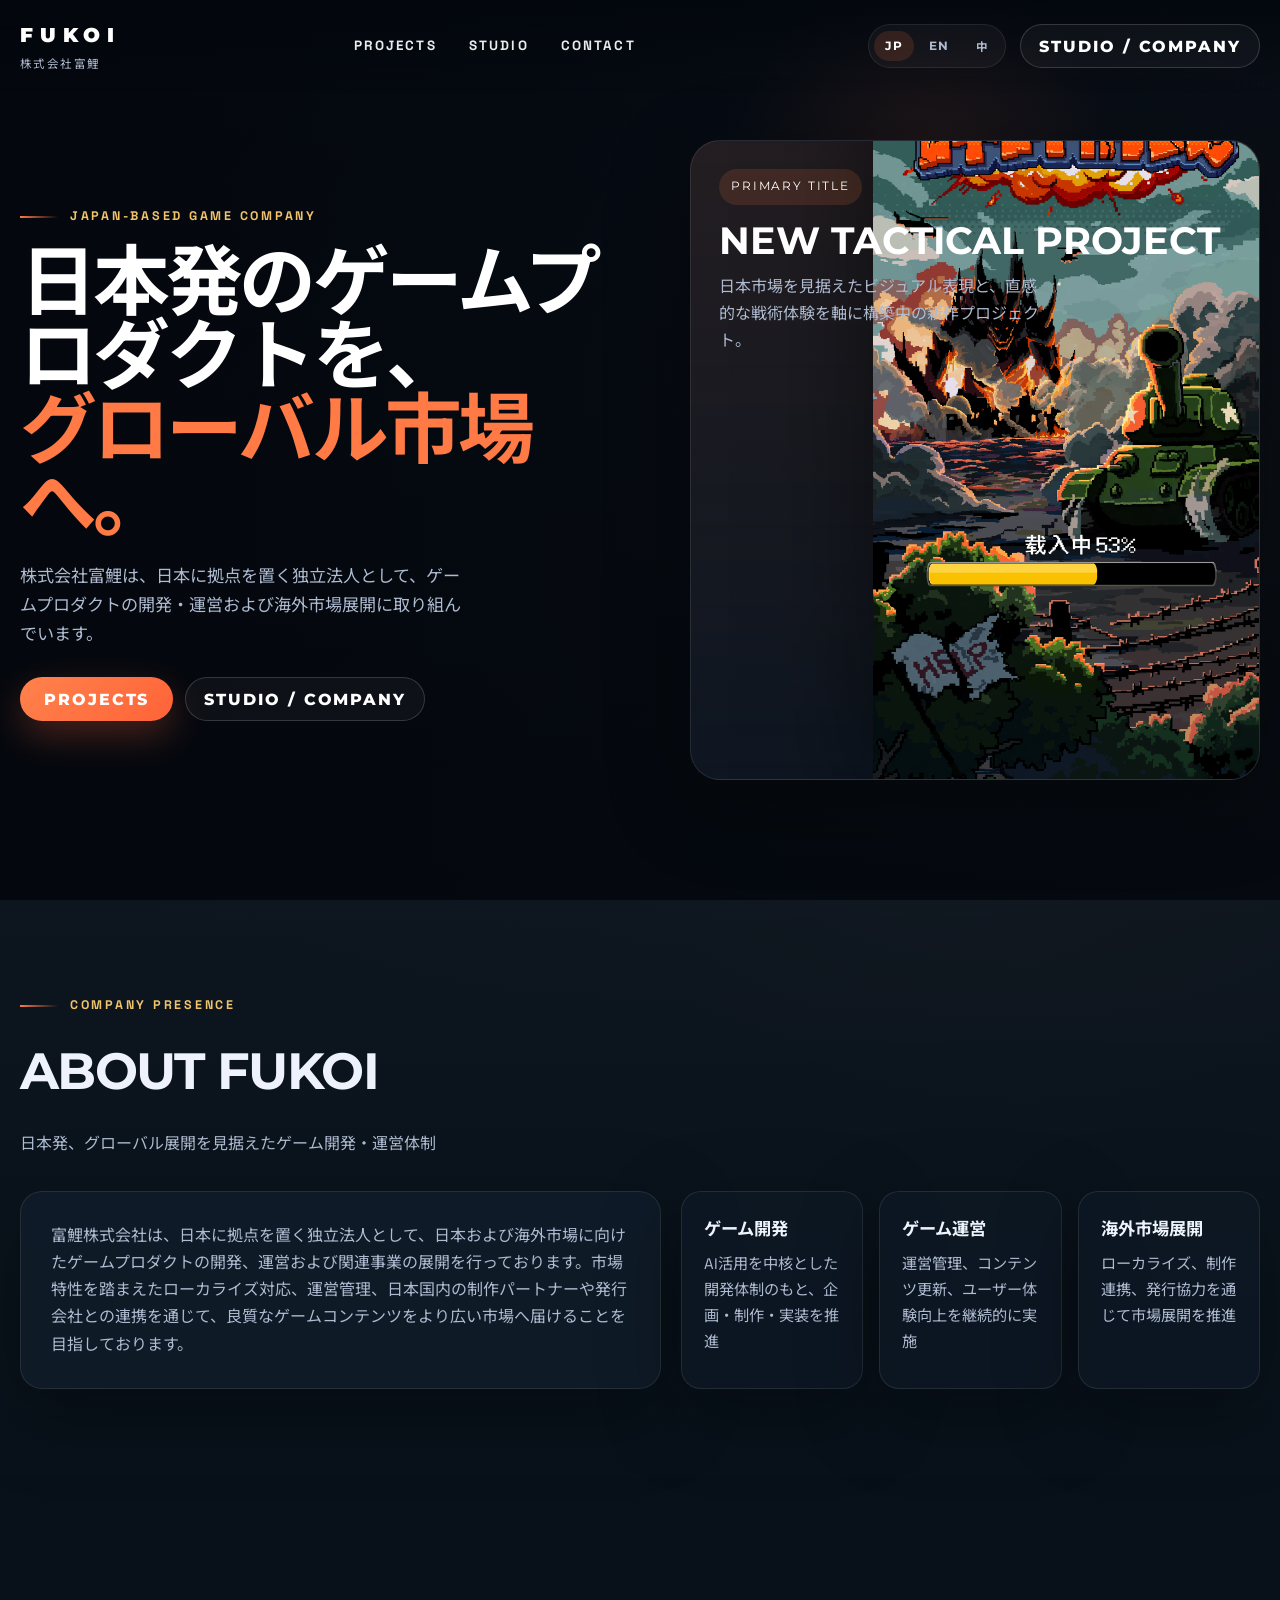
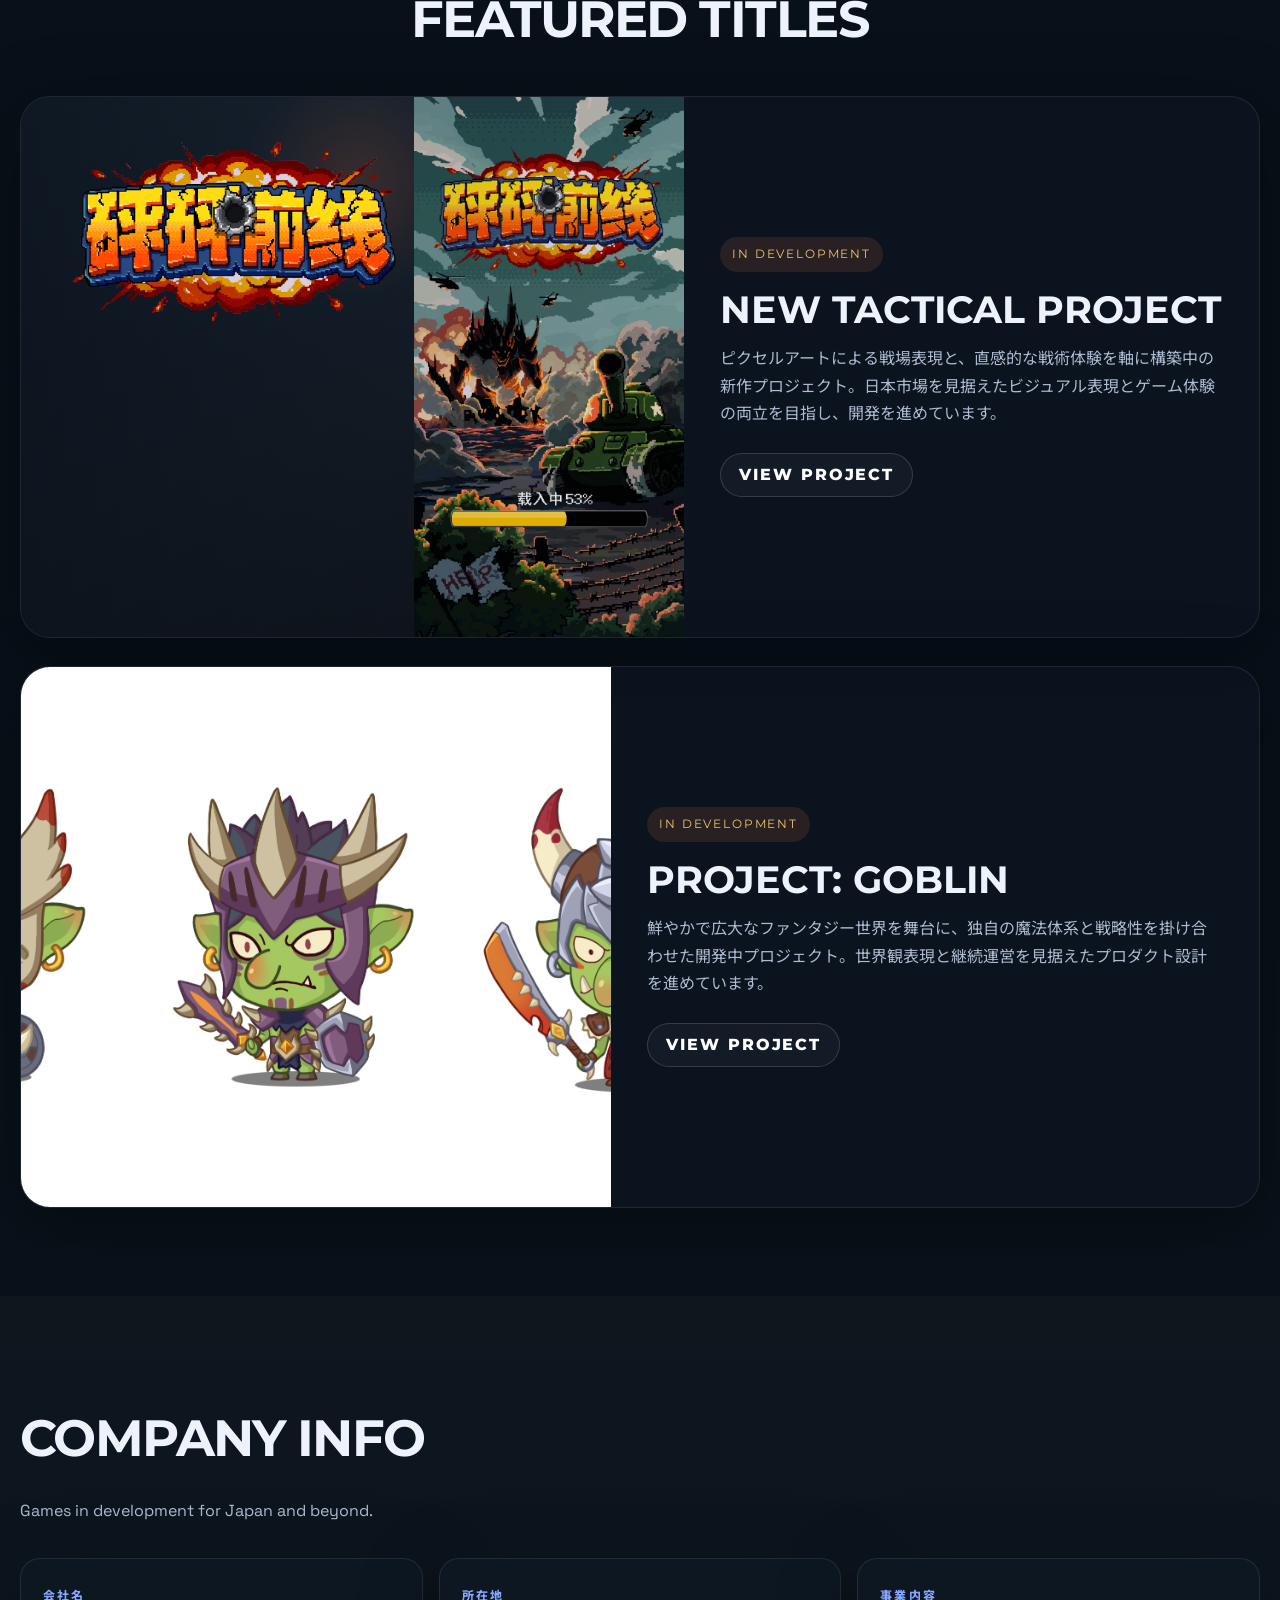
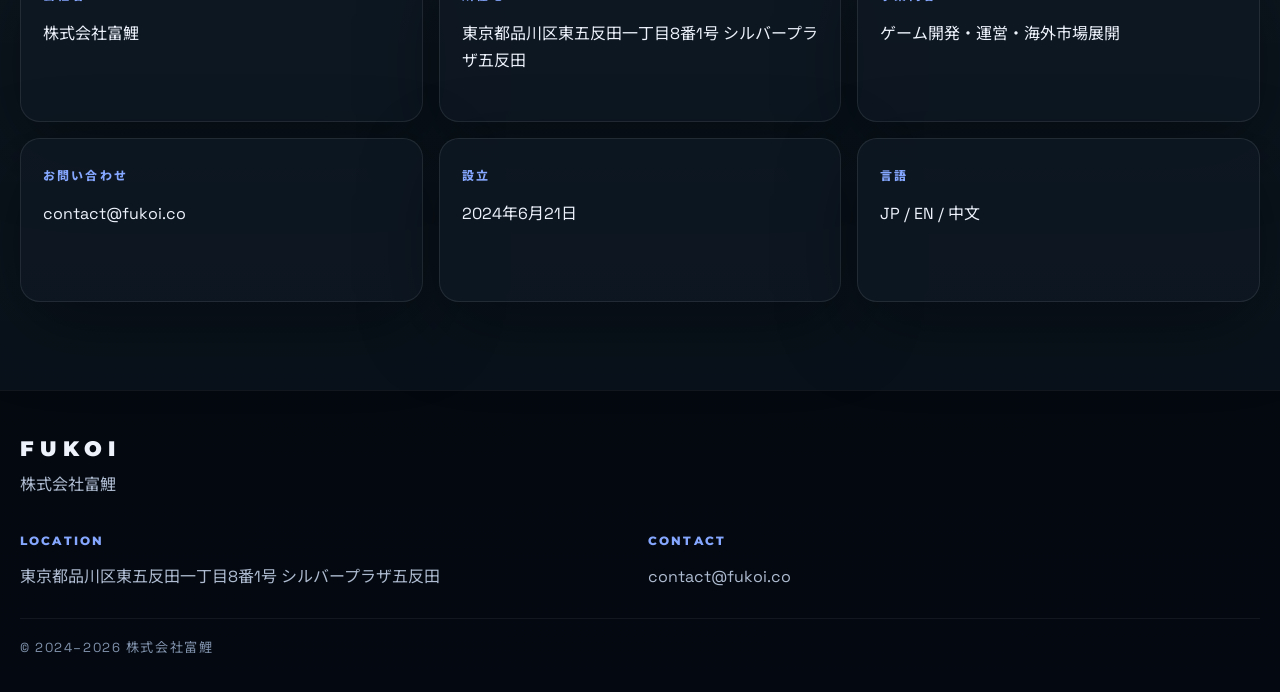
==== index.html @ 562dafb4 "Refresh company site structure and content" ====
<!DOCTYPE html>
<html lang="ja">
<head>
    <meta charset="UTF-8">
    <meta name="viewport" content="width=device-width, initial-scale=1.0">
    <title>株式会社富鯉 | Game Development, Operations, and Overseas Markets</title>
    <link rel="icon" href="data:image/svg+xml,%3Csvg xmlns='http://www.w3.org/2000/svg' viewBox='0 0 64 64'%3E%3Crect width='64' height='64' rx='14' fill='%23090d14'/%3E%3Ctext x='50%25' y='55%25' text-anchor='middle' dominant-baseline='middle' font-family='Arial,sans-serif' font-size='28' font-weight='700' fill='%23ff7a45'%3EF%3C/text%3E%3C/svg%3E">
    <link rel="stylesheet" href="index.css">
    <script src="content.js"></script>
    <script src="index.js" defer></script>
</head>
<body data-page="home" data-i18n-title="title">
    <header class="nav">
        <div class="nav-container">
            <a class="brandmark" href="index.html" aria-label="Fukoi home">
                <span class="brandmark-word" data-i18n="site_wordmark">FUKOI</span>
                <span class="brandmark-legal" data-i18n="site_name">株式会社富鯉</span>
            </a>

            <nav class="nav-links" aria-label="Primary">
                <a href="#projects" class="nav-link" data-i18n="nav_projects">PROJECTS</a>
                <a href="studio.html" class="nav-link" data-i18n="nav_studio">STUDIO</a>
                <a href="#company-info" class="nav-link" data-i18n="nav_contact">CONTACT</a>
            </nav>

            <div class="nav-actions">
                <div class="lang-switcher" aria-label="Language switcher">
                    <button class="lang-btn" type="button" data-lang="ja" data-i18n="lang_ja">JP</button>
                    <button class="lang-btn" type="button" data-lang="en" data-i18n="lang_en">EN</button>
                    <button class="lang-btn" type="button" data-lang="zh" data-i18n="lang_zh">中</button>
                </div>
                <a href="studio.html" class="nav-cta" data-i18n="hero_secondary">STUDIO / COMPANY</a>
            </div>
        </div>
    </header>

    <main>
        <section class="hero hero-home" id="top">
            <div class="hero-bg"></div>
            <div class="hero-grid">
                <div class="hero-copy reveal">
                    <span class="section-kicker" data-i18n="hero_tag">JAPAN-BASED GAME COMPANY</span>
                    <h1 class="hero-title" data-i18n="hero_title">日本発のゲームプロダクトを、<br><span class="highlight">グローバル市場へ。</span></h1>
                    <p class="hero-subtitle" data-i18n="hero_subtitle">株式会社富鯉は、日本に拠点を置く独立法人として、ゲームプロダクトの開発・運営および海外市場展開に取り組んでいます。</p>
                    <div class="hero-actions">
                        <a href="#projects" class="btn-primary" data-i18n="hero_primary">PROJECTS</a>
                        <a href="studio.html" class="btn-secondary" data-i18n="hero_secondary">STUDIO / COMPANY</a>
                    </div>
                </div>

                <div class="hero-visual reveal">
                    <div class="poster-card">
                        <div class="poster-card-meta">
                            <span class="poster-chip" data-i18n="hero_poster_label">PRIMARY TITLE</span>
                            <h2 class="poster-card-title" data-i18n="hero_poster_title">NEW TACTICAL PROJECT</h2>
                            <p class="poster-card-copy" data-i18n="hero_poster_copy">日本市場を見据えたビジュアル表現と、直感的な戦術体験を軸に構築中の新作プロジェクト。</p>
                        </div>
                        <div class="poster-art-frame">
                            <img src="./assets/images/new-tactical-poster.png" alt="New tactical project poster art" class="poster-art">
                        </div>
                    </div>
                </div>
            </div>
        </section>

        <section class="section section-dark reveal" id="about">
            <div class="section-shell">
                <div class="section-header section-header-left">
                    <span class="section-kicker" data-i18n="company_intro_eyebrow">COMPANY PRESENCE</span>
                    <h2 class="section-title" data-i18n="about_title">ABOUT FUKOI</h2>
                    <p class="section-subtitle" data-i18n="about_subtitle">日本発、グローバル展開を見据えたゲーム開発・運営体制</p>
                </div>

                <div class="about-grid">
                    <div class="about-body-card">
                        <p data-i18n="about_body">富鯉株式会社は、日本に拠点を置く独立法人として、日本および海外市場に向けたゲームプロダクトの開発、運営および関連事業の展開を行っております。市場特性を踏まえたローカライズ対応、運営管理、日本国内の制作パートナーや発行会社との連携を通じて、良質なゲームコンテンツをより広い市場へ届けることを目指しております。</p>
                    </div>

                    <div class="capability-grid">
                        <article class="capability-card">
                            <h3 data-i18n="capability_1_title">ゲーム開発</h3>
                            <p data-i18n="capability_1_body">AI活用を中核とした開発体制のもと、企画・制作・実装を推進</p>
                        </article>
                        <article class="capability-card">
                            <h3 data-i18n="capability_2_title">ゲーム運営</h3>
                            <p data-i18n="capability_2_body">運営管理、コンテンツ更新、ユーザー体験向上を継続的に実施</p>
                        </article>
                        <article class="capability-card">
                            <h3 data-i18n="capability_3_title">海外市場展開</h3>
                            <p data-i18n="capability_3_body">ローカライズ、制作連携、発行協力を通じて市場展開を推進</p>
                        </article>
                    </div>
                </div>
            </div>
        </section>

        <section class="section reveal" id="projects">
            <div class="section-shell">
                <div class="section-header">
                    <h2 class="section-title" data-i18n="projects_title">FEATURED TITLES</h2>
                </div>

                <div class="project-stack">
                    <article class="project-card project-card-primary">
                        <div class="project-card-visual project-card-visual-poster">
                            <img src="./assets/images/new-tactical-poster.png" alt="New tactical project key visual" class="project-poster-image">
                            <div class="project-visual-overlay">
                                <img src="./assets/images/new-tactical-logo.png" alt="New tactical project logo" class="project-logo-image">
                            </div>
                        </div>
                        <div class="project-card-copy">
                            <span class="status-badge" data-i18n="project_primary_status">IN DEVELOPMENT</span>
                            <h3 class="project-title" data-i18n="project_primary_title">NEW TACTICAL PROJECT</h3>
                            <p class="project-description" data-i18n="project_primary_body">ピクセルアートによる戦場表現と、直感的な戦術体験を軸に構築中の新作プロジェクト。日本市場を見据えたビジュアル表現とゲーム体験の両立を目指し、開発を進めています。</p>
                            <a href="studio.html" class="project-link" data-i18n="project_primary_action">VIEW PROJECT</a>
                        </div>
                    </article>

                    <article class="project-card project-card-secondary">
                        <div class="project-card-visual project-card-visual-goblin">
                            <img src="./assets/images/勇士.jpg" alt="Goblin project art" class="project-cover-image">
                        </div>
                        <div class="project-card-copy">
                            <span class="status-badge" data-i18n="project_secondary_status">IN DEVELOPMENT</span>
                            <h3 class="project-title" data-i18n="project_secondary_title">PROJECT: GOBLIN</h3>
                            <p class="project-description" data-i18n="project_secondary_body">鮮やかで広大なファンタジー世界を舞台に、独自の魔法体系と戦略性を掛け合わせた開発中プロジェクト。世界観表現と継続運営を見据えたプロダクト設計を進めています。</p>
                            <a href="studio.html" class="project-link" data-i18n="project_secondary_action">VIEW PROJECT</a>
                        </div>
                    </article>
                </div>
            </div>
        </section>

        <section class="section section-dark reveal" id="company-info">
            <div class="section-shell">
                <div class="section-header section-header-left">
                    <h2 class="section-title" data-i18n="company_info_title">COMPANY INFO</h2>
                    <p class="section-subtitle" data-i18n="company_intro_body">Games in development for Japan and beyond.</p>
                </div>

                <div class="info-grid">
                    <article class="info-card">
                        <span class="info-label" data-i18n="company_name_label">会社名</span>
                        <p class="info-value" data-i18n="company_name_value">株式会社富鯉</p>
                    </article>
                    <article class="info-card">
                        <span class="info-label" data-i18n="company_address_label">所在地</span>
                        <p class="info-value" data-i18n="company_address_value">東京都品川区東五反田一丁目8番1号 シルバープラザ五反田</p>
                    </article>
                    <article class="info-card">
                        <span class="info-label" data-i18n="company_business_label">事業内容</span>
                        <p class="info-value" data-i18n="company_business_value">ゲーム開発・運営・海外市場展開</p>
                    </article>
                    <article class="info-card">
                        <span class="info-label" data-i18n="company_contact_label">お問い合わせ</span>
                        <p class="info-value"><a href="mailto:contact@fukoi.co" data-i18n="company_contact_value">contact@fukoi.co</a></p>
                    </article>
                    <article class="info-card">
                        <span class="info-label" data-i18n="company_established_label">設立</span>
                        <p class="info-value" data-i18n="company_established_value">2024年6月21日</p>
                    </article>
                    <article class="info-card">
                        <span class="info-label" data-i18n="company_languages_label">言語</span>
                        <p class="info-value" data-i18n="company_languages_value">JP / EN / 中文</p>
                    </article>
                </div>
            </div>
        </section>
    </main>

    <footer class="footer" id="footer">
        <div class="footer-shell">
            <div class="footer-brand">
                <div class="footer-wordmark" data-i18n="site_wordmark">FUKOI</div>
                <p class="footer-legal" data-i18n="footer_company_name">株式会社富鯉</p>
            </div>

            <div class="footer-grid">
                <div class="footer-block">
                    <span class="footer-heading" data-i18n="footer_location_heading">LOCATION</span>
                    <p data-i18n="company_address_value">東京都品川区東五反田一丁目8番1号 シルバープラザ五反田</p>
                </div>
                <div class="footer-block">
                    <span class="footer-heading" data-i18n="footer_contact_heading">CONTACT</span>
                    <p><a href="mailto:contact@fukoi.co" data-i18n="company_contact_value">contact@fukoi.co</a></p>
                </div>
            </div>

            <div class="footer-bottom" data-i18n="footer_copy">&copy; 2024–2026 株式会社富鯉</div>
        </div>
    </footer>
</body>
</html>
---- index.css ----
@import url('https://fonts.googleapis.com/css2?family=Montserrat:wght@500;700;800;900&family=Noto+Sans+JP:wght@400;500;700;900&family=Space+Grotesk:wght@400;500;700&display=swap');

:root {
  --bg-main: #081018;
  --bg-elevated: #0d1621;
  --bg-soft: #121f2d;
  --bg-panel: rgba(16, 28, 41, 0.86);
  --bg-panel-strong: rgba(10, 18, 28, 0.94);
  --stroke: rgba(255, 255, 255, 0.09);
  --stroke-strong: rgba(255, 255, 255, 0.14);
  --text-main: #edf2fb;
  --text-muted: #aebbd0;
  --text-soft: #7f90aa;
  --accent: #ff7a45;
  --accent-soft: rgba(255, 122, 69, 0.22);
  --accent-gold: #f1c36b;
  --accent-blue: #86a7ff;
  --shadow: 0 24px 80px rgba(0, 0, 0, 0.34);
  --radius-xl: 30px;
  --radius-lg: 22px;
  --radius-md: 16px;
  --font-display: 'Montserrat', 'Noto Sans JP', sans-serif;
  --font-body: 'Space Grotesk', 'Noto Sans JP', sans-serif;
  --transition: 260ms ease;
}

* {
  box-sizing: border-box;
}

html {
  scroll-behavior: smooth;
}

body {
  margin: 0;
  background:
    radial-gradient(circle at top, rgba(80, 120, 255, 0.08), transparent 28%),
    radial-gradient(circle at 80% 12%, rgba(255, 122, 69, 0.10), transparent 18%),
    linear-gradient(180deg, #061019 0%, #081018 46%, #0a131d 100%);
  color: var(--text-main);
  font-family: var(--font-body);
  line-height: 1.7;
  -webkit-font-smoothing: antialiased;
  text-rendering: optimizeLegibility;
}

a {
  color: inherit;
  text-decoration: none;
}

img {
  display: block;
  max-width: 100%;
}

h1,
h2,
h3,
h4 {
  margin: 0;
  font-family: var(--font-display);
}

p {
  margin: 0;
}

.reveal {
  opacity: 0;
  transform: translateY(28px);
  transition: opacity 0.8s ease, transform 0.8s ease;
}

.reveal-visible {
  opacity: 1;
  transform: translateY(0);
}

.nav {
  position: fixed;
  inset: 0 0 auto;
  z-index: 1000;
  padding: 18px 0;
  background: linear-gradient(180deg, rgba(2, 6, 12, 0.74), rgba(2, 6, 12, 0));
  transition: background var(--transition), backdrop-filter var(--transition), border-color var(--transition), padding var(--transition);
}

.nav.scrolled {
  padding: 14px 0;
  background: rgba(6, 13, 20, 0.86);
  backdrop-filter: blur(18px);
  border-bottom: 1px solid rgba(255, 255, 255, 0.06);
}

.nav-container {
  width: min(1360px, calc(100vw - 40px));
  margin: 0 auto;
  display: flex;
  align-items: center;
  justify-content: space-between;
  gap: 18px;
}

.brandmark {
  display: inline-flex;
  flex-direction: column;
  align-items: flex-start;
  gap: 3px;
}

.brandmark-word {
  font-family: var(--font-display);
  font-size: 1.25rem;
  letter-spacing: 0.34em;
  font-weight: 900;
  color: #fff;
}

.brandmark-legal {
  font-size: 0.72rem;
  letter-spacing: 0.12em;
  text-transform: uppercase;
  color: var(--text-muted);
}

.nav-links {
  display: flex;
  align-items: center;
  gap: 2rem;
}

.nav-link {
  position: relative;
  font-size: 0.84rem;
  letter-spacing: 0.16em;
  font-weight: 700;
  text-transform: uppercase;
  color: rgba(255, 255, 255, 0.92);
}

.nav-link::after {
  content: "";
  position: absolute;
  left: 0;
  bottom: -8px;
  width: 100%;
  height: 2px;
  transform: scaleX(0);
  transform-origin: left;
  background: linear-gradient(90deg, var(--accent), transparent);
  transition: transform var(--transition);
}

.nav-link:hover::after,
.nav-link:focus-visible::after {
  transform: scaleX(1);
}

.nav-actions {
  display: flex;
  align-items: center;
  gap: 14px;
}

.lang-switcher {
  display: inline-flex;
  align-items: center;
  gap: 4px;
  padding: 5px;
  border-radius: 999px;
  background: rgba(255, 255, 255, 0.04);
  border: 1px solid rgba(255, 255, 255, 0.08);
}

.lang-btn {
  border: 0;
  background: transparent;
  color: var(--text-muted);
  font-family: var(--font-display);
  font-size: 0.72rem;
  font-weight: 700;
  letter-spacing: 0.12em;
  padding: 8px 11px;
  border-radius: 999px;
  cursor: pointer;
  transition: background var(--transition), color var(--transition);
}

.lang-btn.active {
  background: rgba(255, 122, 69, 0.14);
  color: #fff;
}

.nav-cta,
.btn-primary,
.btn-secondary,
.project-link {
  display: inline-flex;
  align-items: center;
  justify-content: center;
  gap: 8px;
  min-height: 44px;
  border-radius: 999px;
  font-family: var(--font-display);
  font-weight: 800;
  letter-spacing: 0.12em;
  text-transform: uppercase;
  transition: transform var(--transition), border-color var(--transition), background var(--transition), color var(--transition), box-shadow var(--transition);
}

.nav-cta,
.btn-secondary {
  padding: 0 18px;
  border: 1px solid rgba(255, 255, 255, 0.16);
  color: #fff;
  background: rgba(255, 255, 255, 0.04);
}

.btn-primary {
  padding: 0 24px;
  background: linear-gradient(135deg, #ff824d, #ff6338);
  color: #fff;
  box-shadow: 0 14px 36px rgba(255, 99, 56, 0.28);
}

.nav-cta:hover,
.btn-secondary:hover,
.btn-primary:hover,
.project-link:hover {
  transform: translateY(-2px);
}

.btn-secondary:hover,
.nav-cta:hover {
  border-color: rgba(255, 255, 255, 0.3);
  background: rgba(255, 255, 255, 0.08);
}

.hero {
  position: relative;
  overflow: hidden;
  padding: 140px 0 84px;
}

.hero-home {
  min-height: 100vh;
}

.hero-studio {
  min-height: 76vh;
}

.hero-bg {
  position: absolute;
  inset: 0;
  background:
    radial-gradient(circle at 72% 18%, rgba(255, 122, 69, 0.18), transparent 16%),
    radial-gradient(circle at 82% 42%, rgba(134, 167, 255, 0.08), transparent 18%),
    linear-gradient(125deg, rgba(4, 8, 14, 0.96), rgba(4, 8, 14, 0.64) 34%, rgba(4, 8, 14, 0.20) 100%);
}

.hero-bg::after {
  content: "";
  position: absolute;
  inset: 0;
  background:
    linear-gradient(90deg, rgba(4, 8, 14, 0.92) 0%, rgba(4, 8, 14, 0.62) 40%, rgba(4, 8, 14, 0.18) 100%),
    linear-gradient(180deg, rgba(4, 8, 14, 0.10) 0%, rgba(4, 8, 14, 0.75) 100%);
}

.hero-bg-studio {
  background:
    radial-gradient(circle at 76% 22%, rgba(134, 167, 255, 0.16), transparent 16%),
    linear-gradient(125deg, rgba(4, 8, 14, 0.96), rgba(4, 8, 14, 0.70) 38%, rgba(4, 8, 14, 0.24) 100%);
}

.hero-grid,
.section-shell,
.footer-shell {
  width: min(1360px, calc(100vw - 40px));
  margin: 0 auto;
}

.hero-grid {
  position: relative;
  z-index: 1;
  display: grid;
  grid-template-columns: minmax(0, 1.05fr) minmax(340px, 0.95fr);
  align-items: center;
  gap: 40px;
}

.hero-grid-studio {
  grid-template-columns: minmax(0, 1fr) minmax(320px, 0.8fr);
}

.hero-copy {
  max-width: 760px;
}

.section-kicker {
  display: inline-flex;
  align-items: center;
  gap: 12px;
  font-size: 0.78rem;
  font-weight: 800;
  letter-spacing: 0.22em;
  text-transform: uppercase;
  color: var(--accent-gold);
}

.section-kicker::before {
  content: "";
  width: 38px;
  height: 2px;
  background: linear-gradient(90deg, var(--accent), transparent);
}

.hero-title {
  margin-top: 18px;
  font-size: clamp(2.8rem, 6vw, 5.8rem);
  line-height: 0.96;
  letter-spacing: -0.05em;
  color: #fff;
}

.hero-title .highlight {
  color: var(--accent);
}

.hero-subtitle {
  margin-top: 22px;
  max-width: 41ch;
  font-size: 1.07rem;
  color: var(--text-muted);
}

.hero-actions {
  display: flex;
  flex-wrap: wrap;
  gap: 12px;
  margin-top: 28px;
}

.poster-card,
.studio-side-panel,
.about-body-card,
.capability-card,
.project-card,
.info-card,
.narrative-card,
.initiative-panel,
.mini-poster {
  border: 1px solid var(--stroke);
  background: var(--bg-panel);
  box-shadow: var(--shadow);
}

.poster-card {
  position: relative;
  overflow: hidden;
  border-radius: var(--radius-xl);
  min-height: 640px;
  background:
    linear-gradient(180deg, rgba(255, 122, 69, 0.10), rgba(14, 22, 33, 0.94)),
    rgba(11, 20, 31, 0.96);
}

.poster-card-meta {
  position: relative;
  z-index: 2;
  padding: 28px 28px 0;
}

.poster-chip {
  display: inline-flex;
  padding: 8px 12px;
  border-radius: 999px;
  background: rgba(255, 122, 69, 0.14);
  color: #fff;
  font-family: var(--font-display);
  font-size: 0.72rem;
  letter-spacing: 0.16em;
  text-transform: uppercase;
}

.poster-card-title {
  margin-top: 16px;
  font-size: clamp(1.8rem, 3vw, 2.7rem);
  line-height: 1.04;
  color: #fff;
}

.poster-card-copy {
  margin-top: 12px;
  max-width: 32ch;
  color: var(--text-muted);
}

.poster-art-frame {
  position: absolute;
  right: -2%;
  bottom: 0;
  width: 70%;
  max-width: 520px;
  filter: drop-shadow(0 26px 60px rgba(0, 0, 0, 0.55));
}

.poster-art {
  width: 100%;
  height: auto;
}

.studio-side-panel {
  display: grid;
  gap: 18px;
  padding: 22px;
  border-radius: var(--radius-xl);
  background:
    linear-gradient(180deg, rgba(134, 167, 255, 0.08), rgba(11, 20, 31, 0.96)),
    rgba(11, 20, 31, 0.96);
}

.studio-side-note {
  color: var(--text-muted);
  font-size: 0.95rem;
}

.mini-poster-stack {
  display: grid;
  grid-template-columns: 1fr 0.84fr;
  gap: 14px;
  align-items: end;
}

.mini-poster {
  overflow: hidden;
  border-radius: 22px;
}

.mini-poster img {
  width: 100%;
  height: 100%;
  object-fit: cover;
}

.mini-poster-primary {
  height: 480px;
}

.mini-poster-secondary {
  height: 320px;
}

.section {
  position: relative;
  padding: 88px 0;
}

.section-dark {
  background:
    linear-gradient(180deg, rgba(255, 255, 255, 0.02), rgba(255, 255, 255, 0)),
    rgba(10, 18, 28, 0.56);
}

.section-header {
  margin-bottom: 34px;
  text-align: center;
}

.section-header-left {
  text-align: left;
}

.section-title {
  margin-top: 10px;
  font-size: clamp(2rem, 4vw, 3.4rem);
  letter-spacing: -0.03em;
}

.section-subtitle {
  margin-top: 16px;
  max-width: 42rem;
  color: var(--text-muted);
  font-size: 1rem;
}

.about-grid,
.narrative-grid {
  display: grid;
  grid-template-columns: 1.05fr 0.95fr;
  gap: 20px;
}

.about-body-card,
.narrative-card,
.initiative-panel {
  padding: 30px;
  border-radius: var(--radius-lg);
}

.about-body-card p,
.narrative-card p,
.initiative-body {
  color: var(--text-muted);
  font-size: 1rem;
}

.capability-grid {
  display: grid;
  grid-template-columns: repeat(3, minmax(0, 1fr));
  gap: 16px;
}

.capability-card {
  border-radius: 20px;
  padding: 22px;
  background: rgba(14, 24, 36, 0.84);
}

.capability-card h3 {
  font-size: 1.08rem;
  margin-bottom: 8px;
}

.capability-card p {
  color: var(--text-muted);
  font-size: 0.95rem;
}

.project-stack {
  display: flex;
  flex-direction: column;
  gap: 28px;
}

.project-card {
  display: grid;
  grid-template-columns: minmax(0, 0.9fr) minmax(320px, 0.78fr);
  gap: 0;
  overflow: hidden;
  border-radius: var(--radius-xl);
  background: rgba(11, 20, 31, 0.94);
}

.project-card-secondary {
  grid-template-columns: minmax(320px, 0.82fr) minmax(0, 0.9fr);
}

.project-card-visual {
  position: relative;
  min-height: 540px;
  overflow: hidden;
}

.project-card-visual-poster {
  background:
    radial-gradient(circle at 50% 16%, rgba(255, 122, 69, 0.2), transparent 20%),
    linear-gradient(160deg, #1a2734 0%, #0d1118 100%);
}

.project-poster-image {
  position: absolute;
  right: 0;
  bottom: -4%;
  width: auto;
  height: 110%;
  max-width: none;
}

.project-visual-overlay {
  position: absolute;
  inset: 0;
  display: flex;
  align-items: flex-start;
  justify-content: flex-start;
  padding: 24px;
  background: linear-gradient(90deg, rgba(10, 18, 28, 0.72) 0%, rgba(10, 18, 28, 0.14) 56%, rgba(10, 18, 28, 0.08) 100%);
}

.project-logo-image {
  width: 68%;
  max-width: 380px;
}

.project-card-visual-goblin {
  background: linear-gradient(160deg, #211628 0%, #0e1016 100%);
}

.project-cover-image {
  width: 100%;
  height: 100%;
  object-fit: cover;
}

.project-card-copy {
  display: flex;
  flex-direction: column;
  justify-content: center;
  padding: 36px;
}

.status-badge {
  display: inline-flex;
  align-self: flex-start;
  margin-bottom: 18px;
  padding: 8px 12px;
  border-radius: 999px;
  background: rgba(255, 122, 69, 0.12);
  color: var(--accent-gold);
  font-family: var(--font-display);
  font-size: 0.72rem;
  letter-spacing: 0.16em;
  text-transform: uppercase;
}

.project-title {
  font-size: clamp(1.8rem, 3vw, 3.2rem);
  line-height: 1.02;
}

.project-description {
  margin-top: 16px;
  color: var(--text-muted);
}

.project-link {
  align-self: flex-start;
  margin-top: 26px;
  padding: 0 18px;
  border: 1px solid rgba(255, 255, 255, 0.14);
  background: rgba(255, 255, 255, 0.04);
  color: #fff;
}

.info-grid {
  display: grid;
  grid-template-columns: repeat(3, minmax(0, 1fr));
  gap: 16px;
}

.info-card {
  min-height: 164px;
  padding: 22px;
  border-radius: 20px;
  background: rgba(14, 24, 36, 0.8);
}

.info-label,
.footer-heading {
  display: inline-block;
  font-family: var(--font-display);
  font-size: 0.75rem;
  font-weight: 800;
  letter-spacing: 0.18em;
  text-transform: uppercase;
  color: var(--accent-blue);
}

.info-value {
  margin-top: 12px;
  color: var(--text-main);
  font-size: 1rem;
}

.info-value a,
.footer-block a {
  color: inherit;
}

.narrative-card-large {
  min-height: 100%;
}

.footer {
  padding: 40px 0 32px;
  background: rgba(4, 9, 15, 0.88);
  border-top: 1px solid rgba(255, 255, 255, 0.06);
}

.footer-shell {
  display: grid;
  gap: 28px;
}

.footer-brand {
  display: flex;
  flex-direction: column;
  gap: 4px;
}

.footer-wordmark {
  font-family: var(--font-display);
  font-size: 1.32rem;
  font-weight: 900;
  letter-spacing: 0.3em;
}

.footer-legal {
  color: var(--text-muted);
}

.footer-grid {
  display: grid;
  grid-template-columns: repeat(2, minmax(0, 1fr));
  gap: 16px;
}

.footer-block p {
  margin-top: 10px;
  color: var(--text-muted);
}

.footer-bottom {
  padding-top: 18px;
  border-top: 1px solid rgba(255, 255, 255, 0.06);
  color: var(--text-soft);
  font-size: 0.82rem;
  letter-spacing: 0.12em;
  text-transform: uppercase;
}

@media (max-width: 1180px) {
  .hero-grid,
  .hero-grid-studio,
  .about-grid,
  .narrative-grid,
  .project-card,
  .project-card-secondary {
    grid-template-columns: 1fr;
  }

  .poster-card {
    min-height: 540px;
  }

  .poster-art-frame {
    width: 54%;
    right: 2%;
  }

  .project-card-visual,
  .project-card-secondary .project-card-visual {
    min-height: 440px;
  }

  .info-grid {
    grid-template-columns: repeat(2, minmax(0, 1fr));
  }
}

@media (max-width: 860px) {
  .nav-container {
    flex-wrap: wrap;
    align-items: flex-start;
  }

  .nav-links {
    order: 3;
    width: 100%;
    flex-wrap: wrap;
    gap: 14px;
  }

  .nav-actions {
    margin-left: auto;
  }

  .hero {
    padding-top: 168px;
  }

  .capability-grid,
  .info-grid,
  .footer-grid,
  .mini-poster-stack {
    grid-template-columns: 1fr;
  }

  .poster-card {
    min-height: 510px;
  }

  .poster-card-meta {
    padding-right: 22px;
  }

  .poster-art-frame {
    width: 66%;
    right: -8%;
  }

  .project-card-visual {
    min-height: 360px;
  }

  .project-poster-image {
    height: 108%;
  }
}

@media (max-width: 640px) {
  .nav {
    padding: 12px 0;
  }

  .nav-cta {
    display: none;
  }

  .hero-grid,
  .section-shell,
  .footer-shell,
  .nav-container {
    width: min(100vw - 24px, 1360px);
  }

  .hero {
    padding-top: 146px;
    padding-bottom: 64px;
  }

  .hero-title {
    font-size: clamp(2.35rem, 11vw, 3.4rem);
  }

  .hero-subtitle,
  .poster-card-copy,
  .about-body-card p,
  .project-description,
  .initiative-body {
    font-size: 0.96rem;
  }

  .poster-card,
  .studio-side-panel,
  .project-card,
  .about-body-card,
  .narrative-card,
  .initiative-panel {
    border-radius: 22px;
  }

  .poster-card {
    min-height: 440px;
  }

  .poster-art-frame {
    width: 72%;
    right: -16%;
    bottom: -3%;
  }

  .project-card-copy,
  .about-body-card,
  .narrative-card,
  .initiative-panel,
  .capability-card,
  .info-card {
    padding: 20px;
  }

  .project-card-visual {
    min-height: 300px;
  }

  .project-logo-image {
    width: 78%;
  }
}
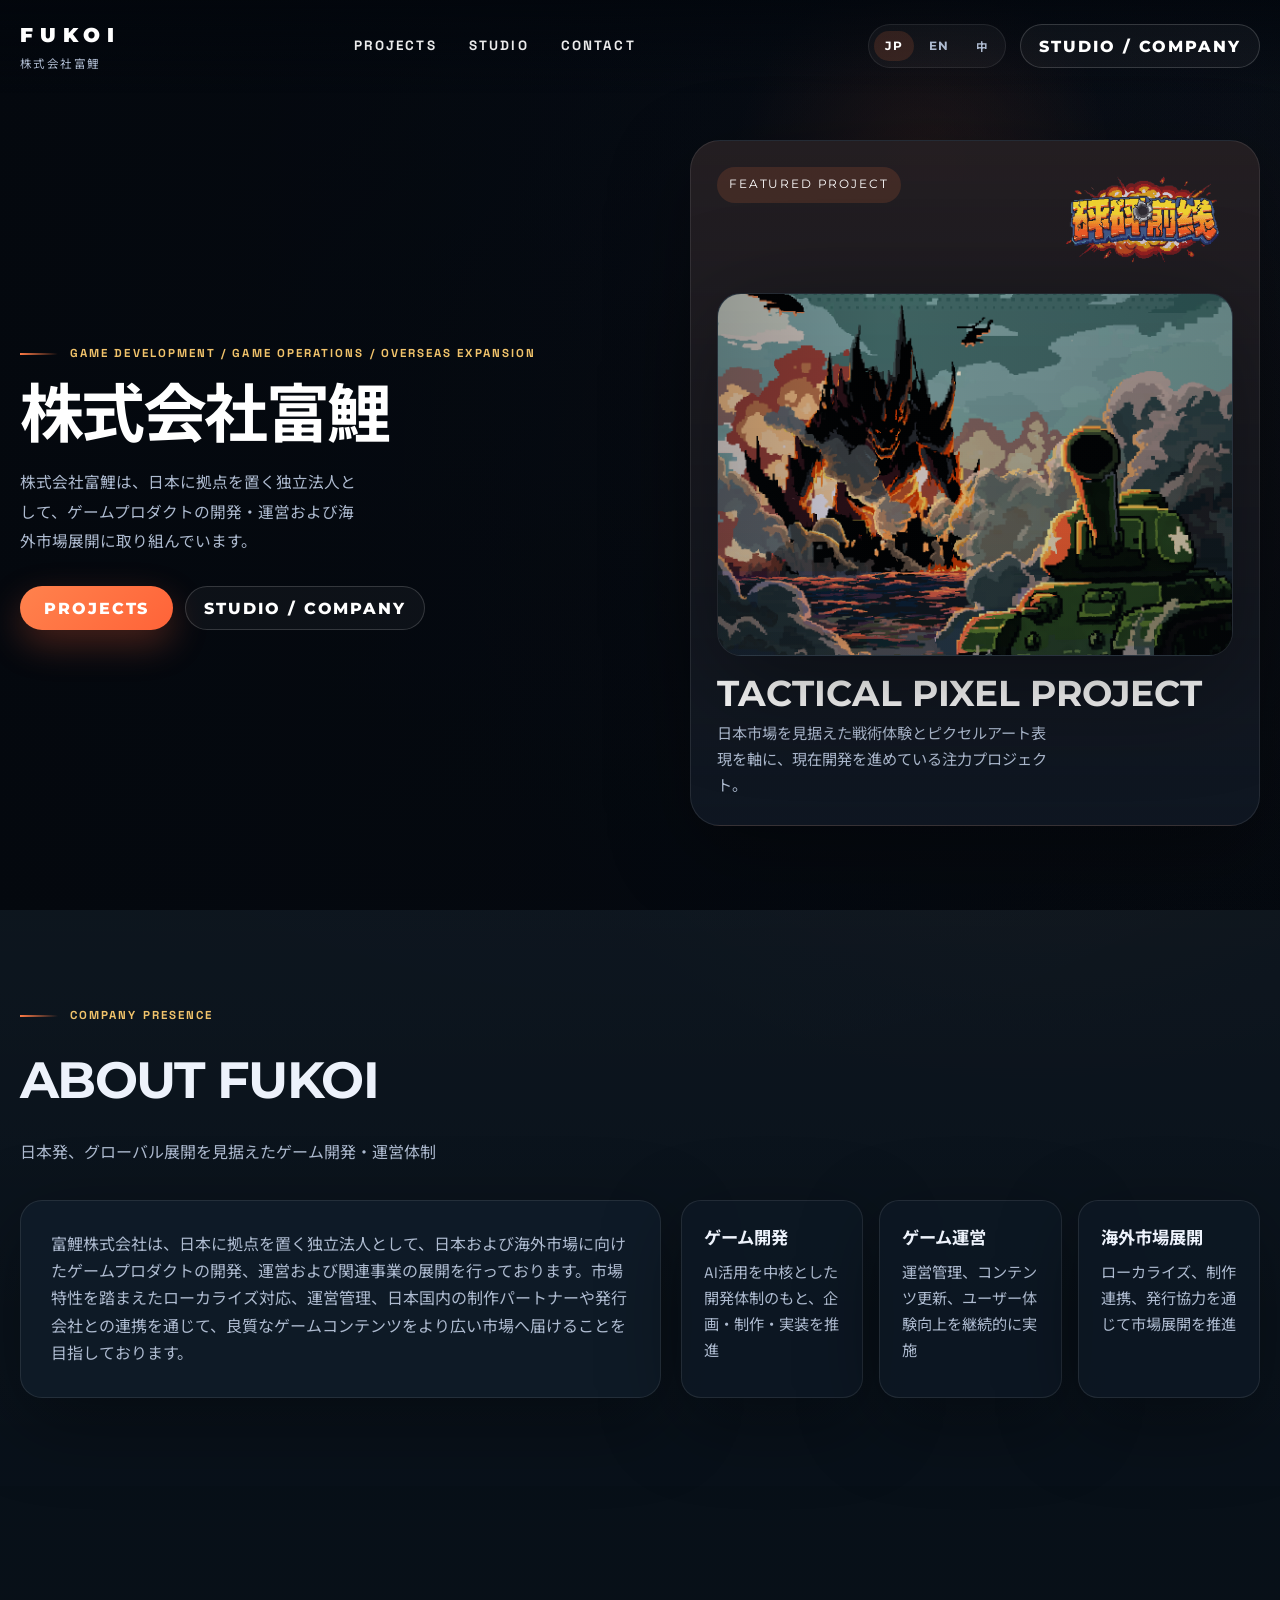
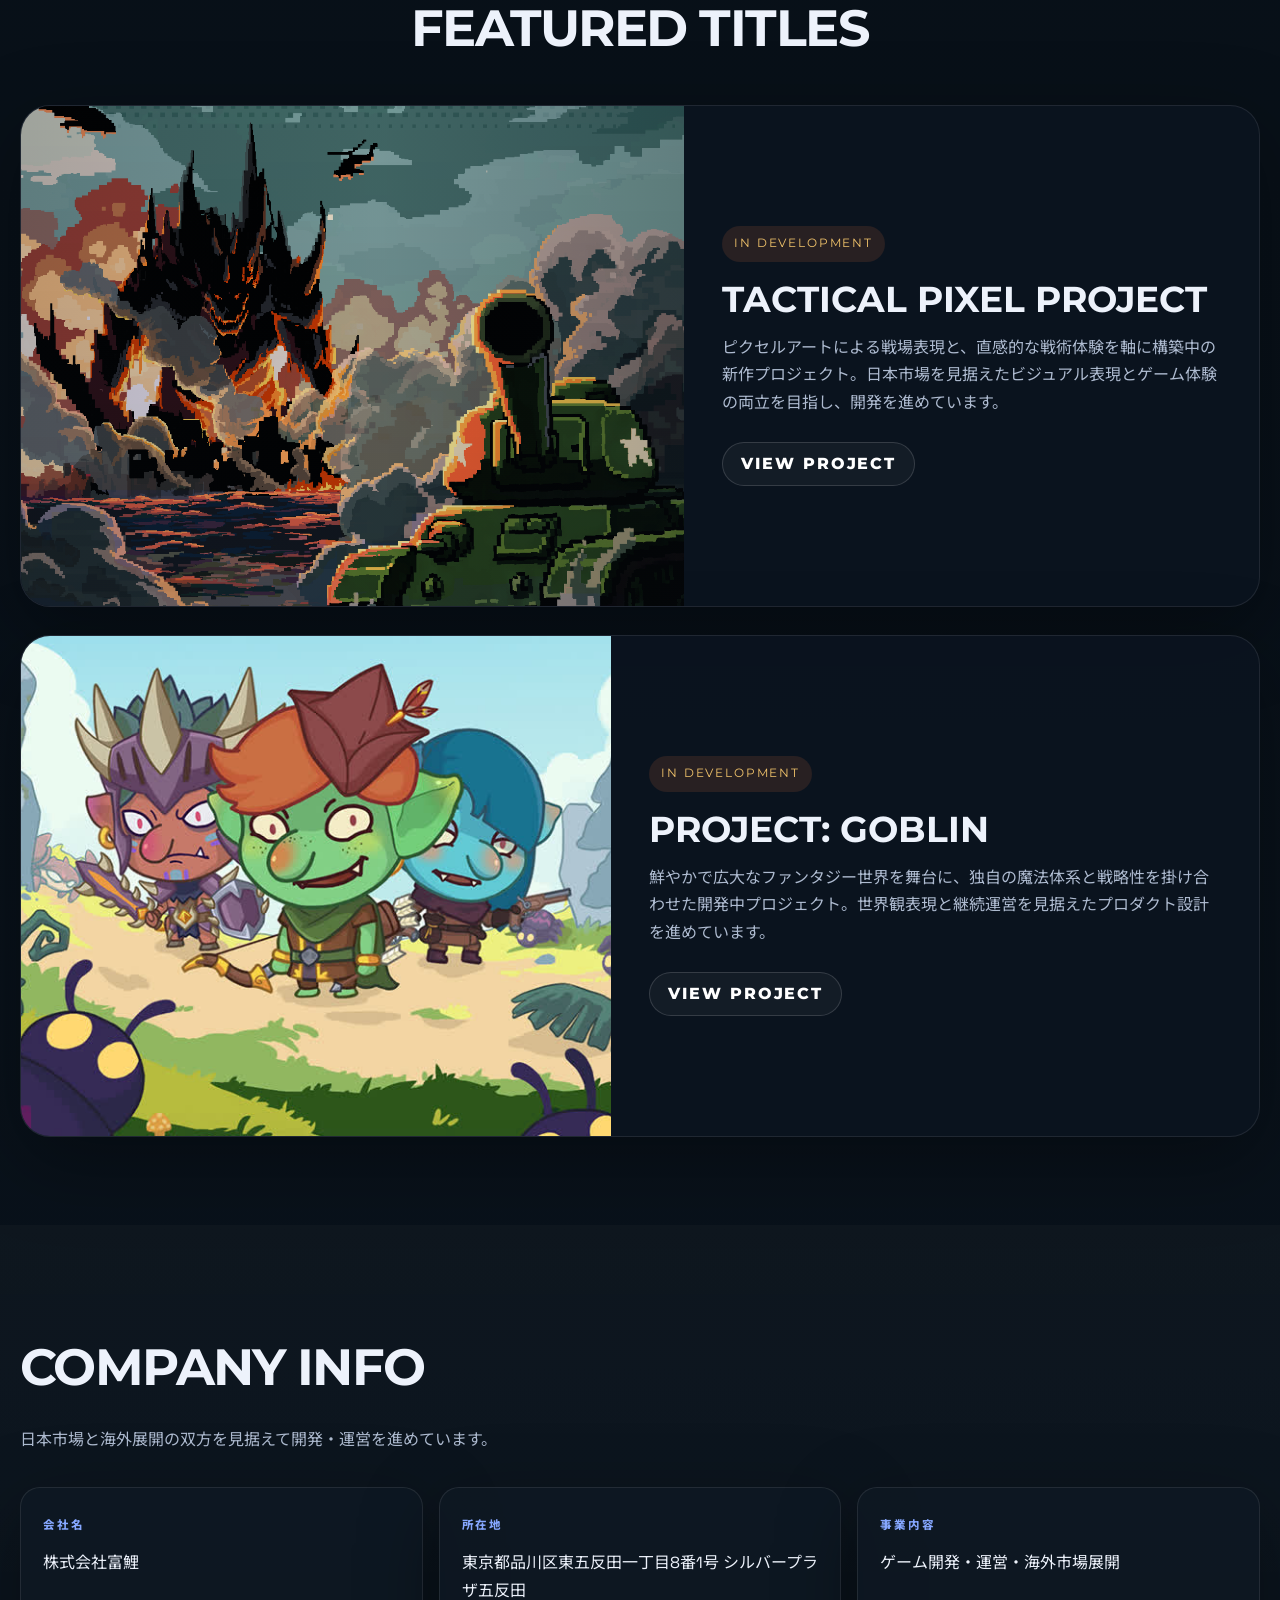
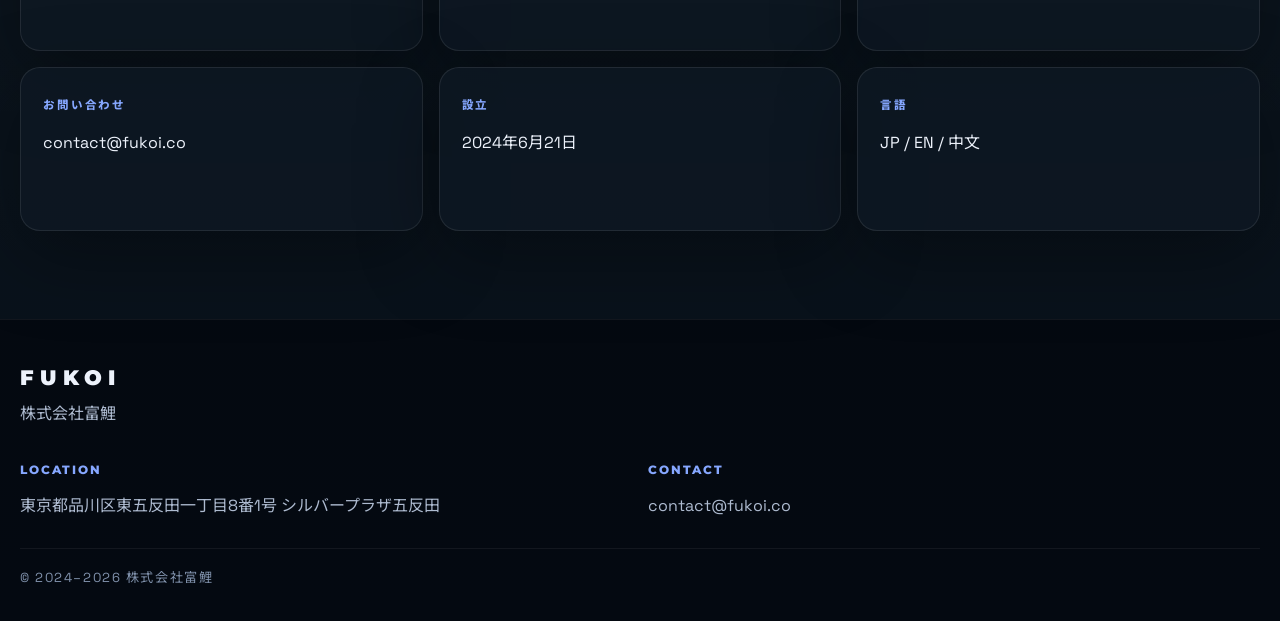
==== commit 716e5a47: "Polish site layout and project visuals" ====
--- a/index.html
+++ b/index.html
@@ -38,9 +38,9 @@
         <section class="hero hero-home" id="top">
             <div class="hero-bg"></div>
             <div class="hero-grid">
-                <div class="hero-copy reveal">
-                    <span class="section-kicker" data-i18n="hero_tag">JAPAN-BASED GAME COMPANY</span>
-                    <h1 class="hero-title" data-i18n="hero_title">日本発のゲームプロダクトを、<br><span class="highlight">グローバル市場へ。</span></h1>
+                <div class="hero-copy">
+                    <span class="section-kicker" data-i18n="hero_tag">GAME DEVELOPMENT / OPERATIONS / OVERSEAS MARKETS</span>
+                    <h1 class="hero-title hero-title-company" data-i18n="hero_title">株式会社富鯉</h1>
                     <p class="hero-subtitle" data-i18n="hero_subtitle">株式会社富鯉は、日本に拠点を置く独立法人として、ゲームプロダクトの開発・運営および海外市場展開に取り組んでいます。</p>
                     <div class="hero-actions">
                         <a href="#projects" class="btn-primary" data-i18n="hero_primary">PROJECTS</a>
@@ -48,15 +48,18 @@
                     </div>
                 </div>
 
-                <div class="hero-visual reveal">
+                <div class="hero-visual">
                     <div class="poster-card">
                         <div class="poster-card-meta">
-                            <span class="poster-chip" data-i18n="hero_poster_label">PRIMARY TITLE</span>
+                            <span class="poster-chip" data-i18n="hero_poster_label">FEATURED PROJECT</span>
+                            <img src="./assets/images/new-tactical-logo.png" alt="New tactical project logo" class="poster-logo">
+                        </div>
+                        <div class="poster-art-frame">
+                            <img src="./assets/images/new-tactical-scene-landscape.png" alt="New tactical project scene art" class="poster-art">
+                        </div>
+                        <div class="poster-card-footer">
                             <h2 class="poster-card-title" data-i18n="hero_poster_title">NEW TACTICAL PROJECT</h2>
                             <p class="poster-card-copy" data-i18n="hero_poster_copy">日本市場を見据えたビジュアル表現と、直感的な戦術体験を軸に構築中の新作プロジェクト。</p>
-                        </div>
-                        <div class="poster-art-frame">
-                            <img src="./assets/images/new-tactical-poster.png" alt="New tactical project poster art" class="poster-art">
                         </div>
                     </div>
                 </div>
@@ -103,10 +106,8 @@
                 <div class="project-stack">
                     <article class="project-card project-card-primary">
                         <div class="project-card-visual project-card-visual-poster">
-                            <img src="./assets/images/new-tactical-poster.png" alt="New tactical project key visual" class="project-poster-image">
-                            <div class="project-visual-overlay">
-                                <img src="./assets/images/new-tactical-logo.png" alt="New tactical project logo" class="project-logo-image">
-                            </div>
+                            <img src="./assets/images/new-tactical-scene-landscape.png" alt="New tactical project key scene" class="project-poster-image">
+                            <div class="project-visual-overlay"></div>
                         </div>
                         <div class="project-card-copy">
                             <span class="status-badge" data-i18n="project_primary_status">IN DEVELOPMENT</span>
@@ -118,7 +119,7 @@
 
                     <article class="project-card project-card-secondary">
                         <div class="project-card-visual project-card-visual-goblin">
-                            <img src="./assets/images/勇士.jpg" alt="Goblin project art" class="project-cover-image">
+                            <img src="./assets/images/goblin-scene-landscape.jpg" alt="Goblin project art" class="project-cover-image">
                         </div>
                         <div class="project-card-copy">
                             <span class="status-badge" data-i18n="project_secondary_status">IN DEVELOPMENT</span>
--- a/index.css
+++ b/index.css
@@ -304,9 +304,9 @@
   display: inline-flex;
   align-items: center;
   gap: 12px;
-  font-size: 0.78rem;
+  font-size: 0.72rem;
   font-weight: 800;
-  letter-spacing: 0.22em;
+  letter-spacing: 0.18em;
   text-transform: uppercase;
   color: var(--accent-gold);
 }
@@ -320,9 +320,9 @@
 
 .hero-title {
   margin-top: 18px;
-  font-size: clamp(2.8rem, 6vw, 5.8rem);
-  line-height: 0.96;
-  letter-spacing: -0.05em;
+  font-size: clamp(2.8rem, 5.5vw, 5rem);
+  line-height: 1.02;
+  letter-spacing: -0.04em;
   color: #fff;
 }
 
@@ -330,10 +330,16 @@
   color: var(--accent);
 }
 
+.hero-title-company {
+  max-width: 12ch;
+  font-size: clamp(3rem, 5vw, 4.6rem);
+}
+
 .hero-subtitle {
   margin-top: 22px;
-  max-width: 41ch;
-  font-size: 1.07rem;
+  max-width: 34ch;
+  font-size: 0.98rem;
+  line-height: 1.9;
   color: var(--text-muted);
 }
 
@@ -359,19 +365,20 @@
 }
 
 .poster-card {
-  position: relative;
-  overflow: hidden;
+  display: grid;
+  gap: 18px;
   border-radius: var(--radius-xl);
-  min-height: 640px;
+  padding: 26px;
   background:
     linear-gradient(180deg, rgba(255, 122, 69, 0.10), rgba(14, 22, 33, 0.94)),
     rgba(11, 20, 31, 0.96);
 }
 
 .poster-card-meta {
-  position: relative;
-  z-index: 2;
-  padding: 28px 28px 0;
+  display: flex;
+  align-items: flex-start;
+  justify-content: space-between;
+  gap: 16px;
 }
 
 .poster-chip {
@@ -387,35 +394,60 @@
 }
 
 .poster-card-title {
-  margin-top: 16px;
-  font-size: clamp(1.8rem, 3vw, 2.7rem);
-  line-height: 1.04;
+  font-size: clamp(1.7rem, 2.8vw, 2.3rem);
+  line-height: 1.1;
   color: #fff;
 }
 
 .poster-card-copy {
-  margin-top: 12px;
-  max-width: 32ch;
+  max-width: 34ch;
   color: var(--text-muted);
+  font-size: 0.95rem;
+}
+
+.poster-logo {
+  width: min(44%, 180px);
+  flex: 0 0 auto;
+  opacity: 0.92;
+  mix-blend-mode: screen;
+  filter: drop-shadow(0 14px 24px rgba(0, 0, 0, 0.32));
 }
 
 .poster-art-frame {
+  position: relative;
+  width: 100%;
+  aspect-ratio: 1.42 / 1;
+  overflow: hidden;
+  border-radius: 24px;
+  border: 1px solid rgba(255, 255, 255, 0.08);
+  background: linear-gradient(160deg, #1a2734 0%, #0d1118 100%);
+  filter: drop-shadow(0 26px 54px rgba(0, 0, 0, 0.4));
+}
+
+.poster-art-frame::after {
+  content: "";
   position: absolute;
-  right: -2%;
-  bottom: 0;
-  width: 70%;
-  max-width: 520px;
-  filter: drop-shadow(0 26px 60px rgba(0, 0, 0, 0.55));
+  inset: 0;
+  background:
+    linear-gradient(180deg, rgba(8, 16, 24, 0.06) 0%, rgba(8, 16, 24, 0.18) 100%),
+    linear-gradient(90deg, rgba(8, 16, 24, 0.16) 0%, rgba(8, 16, 24, 0) 32%, rgba(8, 16, 24, 0.14) 100%);
 }
 
 .poster-art {
   width: 100%;
-  height: auto;
+  height: 100%;
+  object-fit: cover;
+  object-position: center center;
+}
+
+.poster-card-footer {
+  display: grid;
+  gap: 8px;
 }
 
 .studio-side-panel {
   display: grid;
-  gap: 18px;
+  gap: 16px;
   padding: 22px;
   border-radius: var(--radius-xl);
   background:
@@ -424,8 +456,12 @@
 }
 
 .studio-side-note {
-  color: var(--text-muted);
-  font-size: 0.95rem;
+  color: var(--accent-gold);
+  font-size: 0.75rem;
+  font-family: var(--font-display);
+  font-weight: 700;
+  letter-spacing: 0.12em;
+  text-transform: uppercase;
 }
 
 .mini-poster-stack {
@@ -436,6 +472,7 @@
 }
 
 .mini-poster {
+  position: relative;
   overflow: hidden;
   border-radius: 22px;
 }
@@ -444,6 +481,28 @@
   width: 100%;
   height: 100%;
   object-fit: cover;
+}
+
+.mini-poster-image-tactical {
+  object-position: center center;
+}
+
+.mini-poster-caption {
+  position: absolute;
+  left: 14px;
+  right: 14px;
+  bottom: 14px;
+  z-index: 1;
+  padding: 10px 12px;
+  border-radius: 14px;
+  background: linear-gradient(180deg, rgba(10, 18, 28, 0.58), rgba(10, 18, 28, 0.88));
+  border: 1px solid rgba(255, 255, 255, 0.08);
+  font-family: var(--font-display);
+  font-size: 0.66rem;
+  font-weight: 800;
+  letter-spacing: 0.16em;
+  text-transform: uppercase;
+  color: #fff;
 }
 
 .mini-poster-primary {
@@ -551,7 +610,7 @@
 
 .project-card-visual {
   position: relative;
-  min-height: 540px;
+  min-height: 500px;
   overflow: hidden;
 }
 
@@ -562,27 +621,17 @@
 }
 
 .project-poster-image {
-  position: absolute;
-  right: 0;
-  bottom: -4%;
-  width: auto;
-  height: 110%;
-  max-width: none;
+  width: 100%;
+  height: 100%;
+  object-fit: cover;
 }
 
 .project-visual-overlay {
   position: absolute;
   inset: 0;
-  display: flex;
-  align-items: flex-start;
-  justify-content: flex-start;
-  padding: 24px;
-  background: linear-gradient(90deg, rgba(10, 18, 28, 0.72) 0%, rgba(10, 18, 28, 0.14) 56%, rgba(10, 18, 28, 0.08) 100%);
-}
-
-.project-logo-image {
-  width: 68%;
-  max-width: 380px;
+  background:
+    linear-gradient(180deg, rgba(10, 18, 28, 0.04) 0%, rgba(10, 18, 28, 0.16) 100%),
+    linear-gradient(90deg, rgba(10, 18, 28, 0.12) 0%, rgba(10, 18, 28, 0) 54%, rgba(10, 18, 28, 0.18) 100%);
 }
 
 .project-card-visual-goblin {
@@ -599,7 +648,7 @@
   display: flex;
   flex-direction: column;
   justify-content: center;
-  padding: 36px;
+  padding: 38px;
 }
 
 .status-badge {
@@ -617,8 +666,8 @@
 }
 
 .project-title {
-  font-size: clamp(1.8rem, 3vw, 3.2rem);
-  line-height: 1.02;
+  font-size: clamp(1.7rem, 2.8vw, 3rem);
+  line-height: 1.08;
 }
 
 .project-description {
@@ -652,9 +701,9 @@
 .footer-heading {
   display: inline-block;
   font-family: var(--font-display);
-  font-size: 0.75rem;
+  font-size: 0.72rem;
   font-weight: 800;
-  letter-spacing: 0.18em;
+  letter-spacing: 0.16em;
   text-transform: uppercase;
   color: var(--accent-blue);
 }
@@ -733,12 +782,7 @@
   }
 
   .poster-card {
-    min-height: 540px;
-  }
-
-  .poster-art-frame {
-    width: 54%;
-    right: 2%;
+    padding: 24px;
   }
 
   .project-card-visual,
@@ -780,24 +824,15 @@
   }
 
   .poster-card {
-    min-height: 510px;
+    padding: 22px;
   }
 
   .poster-card-meta {
-    padding-right: 22px;
-  }
-
-  .poster-art-frame {
-    width: 66%;
-    right: -8%;
+    flex-wrap: wrap;
   }
 
   .project-card-visual {
     min-height: 360px;
-  }
-
-  .project-poster-image {
-    height: 108%;
   }
 }
 
@@ -823,7 +858,11 @@
   }
 
   .hero-title {
-    font-size: clamp(2.35rem, 11vw, 3.4rem);
+    font-size: clamp(2.25rem, 10vw, 3.2rem);
+  }
+
+  .hero-title-company {
+    font-size: clamp(2.45rem, 10.5vw, 3.35rem);
   }
 
   .hero-subtitle,
@@ -844,13 +883,7 @@
   }
 
   .poster-card {
-    min-height: 440px;
-  }
-
-  .poster-art-frame {
-    width: 72%;
-    right: -16%;
-    bottom: -3%;
+    padding: 18px;
   }
 
   .project-card-copy,
@@ -865,8 +898,4 @@
   .project-card-visual {
     min-height: 300px;
   }
-
-  .project-logo-image {
-    width: 78%;
-  }
-}
+}
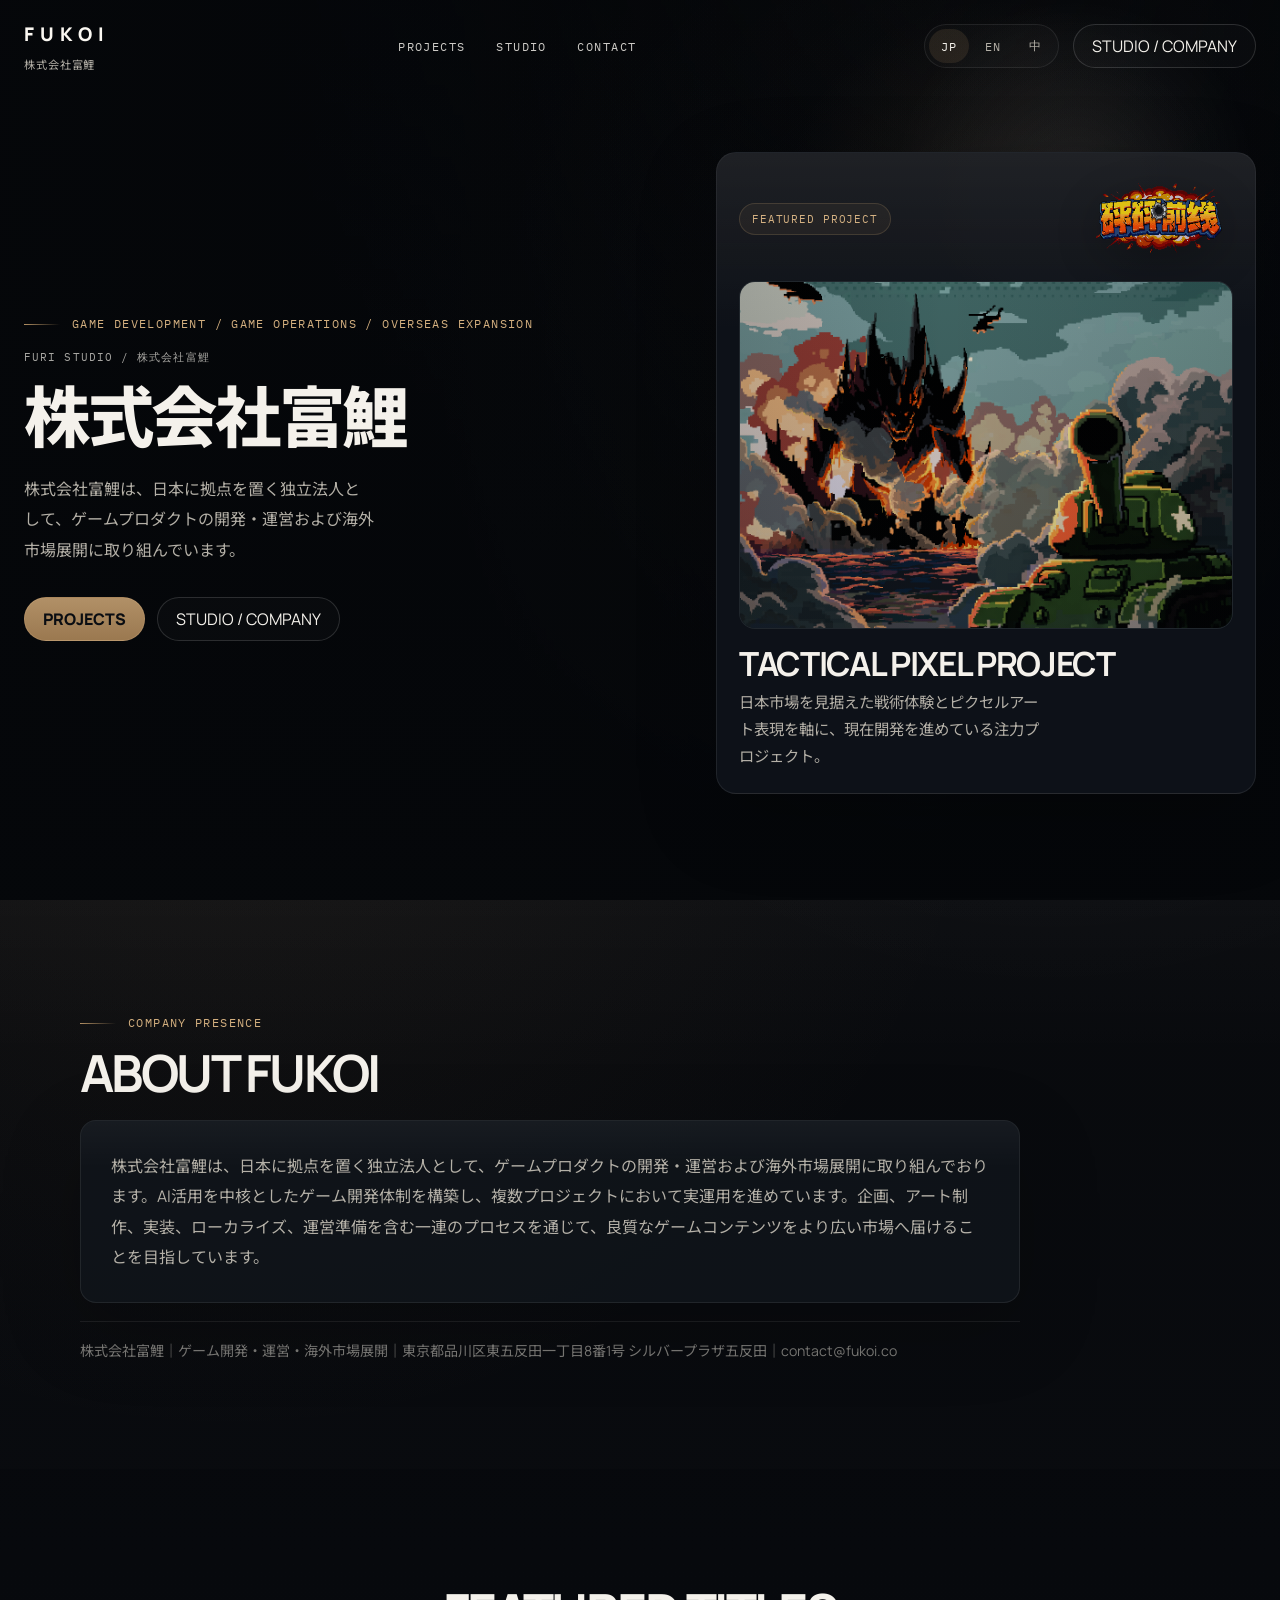
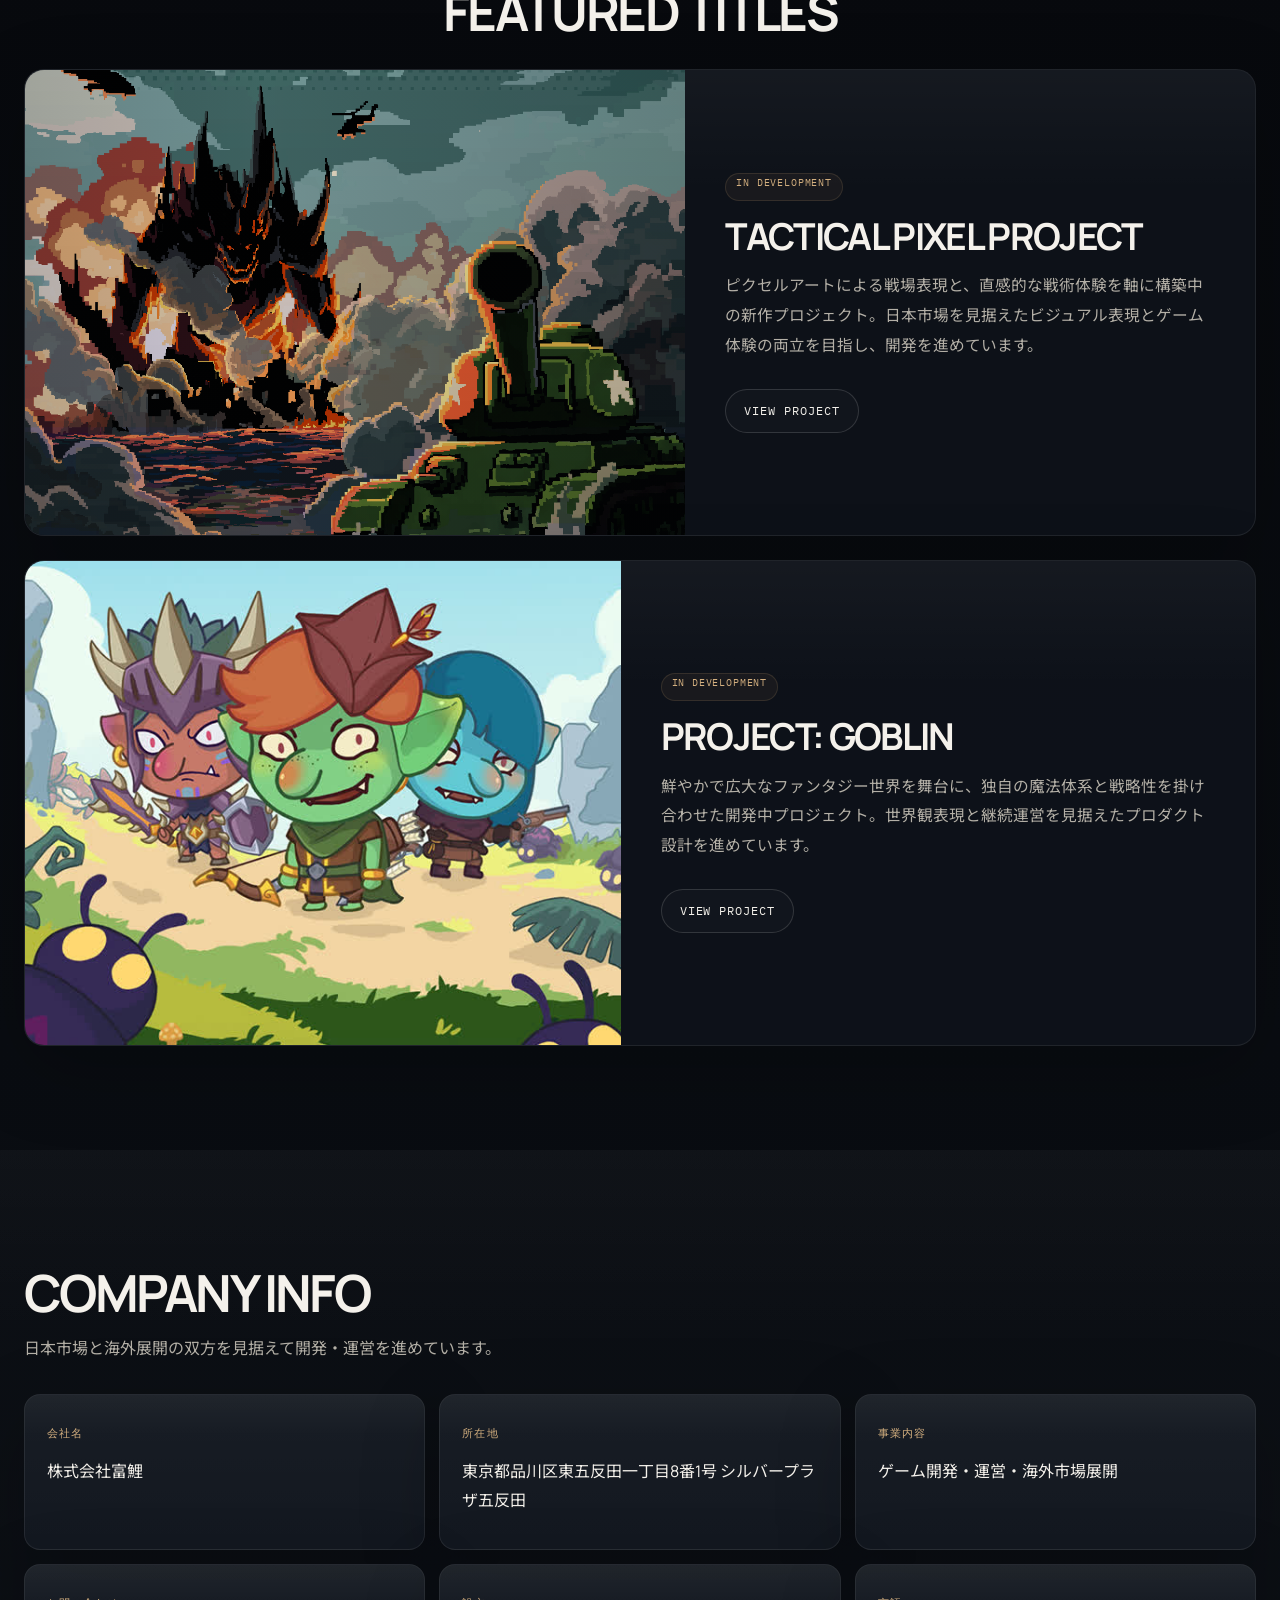
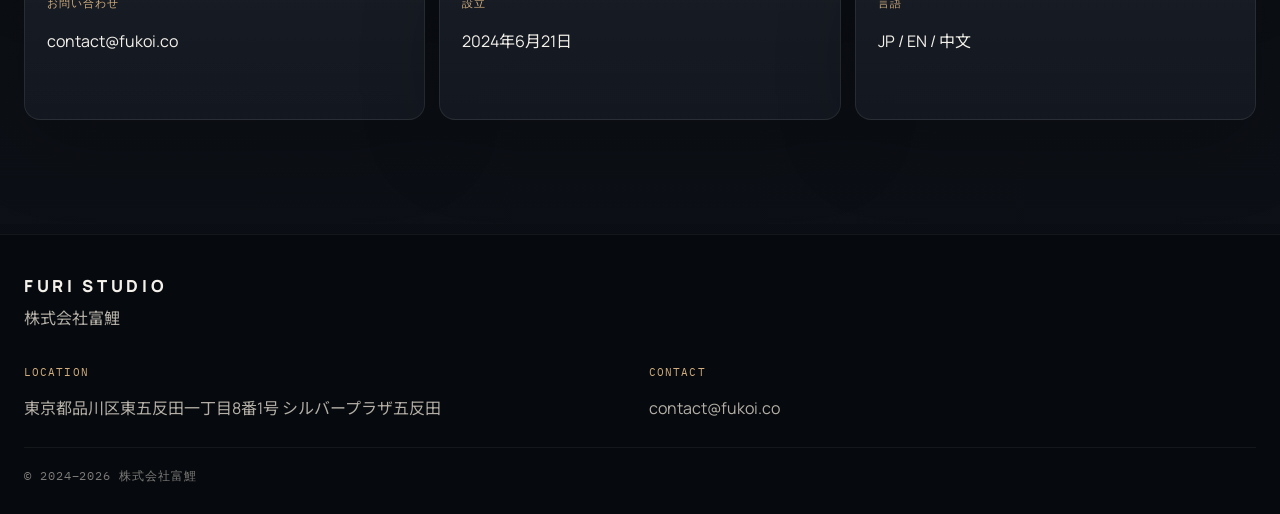
==== commit b5d1289e: "Enhance company identity presentation" ====
--- a/index.html
+++ b/index.html
@@ -40,6 +40,7 @@
             <div class="hero-grid">
                 <div class="hero-copy">
                     <span class="section-kicker" data-i18n="hero_tag">GAME DEVELOPMENT / OPERATIONS / OVERSEAS MARKETS</span>
+                    <div class="hero-brand-note" data-i18n="hero_brand_note">FURI STUDIO / 株式会社富鯉</div>
                     <h1 class="hero-title hero-title-company" data-i18n="hero_title">株式会社富鯉</h1>
                     <p class="hero-subtitle" data-i18n="hero_subtitle">株式会社富鯉は、日本に拠点を置く独立法人として、ゲームプロダクトの開発・運営および海外市場展開に取り組んでいます。</p>
                     <div class="hero-actions">
@@ -67,32 +68,17 @@
         </section>
 
         <section class="section section-dark reveal" id="about">
-            <div class="section-shell">
-                <div class="section-header section-header-left">
+            <div class="section-shell about-shell">
+                <div class="section-header section-header-left about-header">
                     <span class="section-kicker" data-i18n="company_intro_eyebrow">COMPANY PRESENCE</span>
                     <h2 class="section-title" data-i18n="about_title">ABOUT FUKOI</h2>
-                    <p class="section-subtitle" data-i18n="about_subtitle">日本発、グローバル展開を見据えたゲーム開発・運営体制</p>
                 </div>
 
-                <div class="about-grid">
+                <div class="about-editorial">
                     <div class="about-body-card">
-                        <p data-i18n="about_body">富鯉株式会社は、日本に拠点を置く独立法人として、日本および海外市場に向けたゲームプロダクトの開発、運営および関連事業の展開を行っております。市場特性を踏まえたローカライズ対応、運営管理、日本国内の制作パートナーや発行会社との連携を通じて、良質なゲームコンテンツをより広い市場へ届けることを目指しております。</p>
+                        <p data-i18n="about_body">株式会社富鯉は、日本に拠点を置く独立法人として、ゲームプロダクトの開発・運営および海外市場展開に取り組んでおります。AI活用を中核としたゲーム開発体制を構築し、複数プロジェクトにおいて実運用を進めています。企画、アート制作、実装、ローカライズ、運営準備を含む一連のプロセスを通じて、良質なゲームコンテンツをより広い市場へ届けることを目指しています。</p>
                     </div>
-
-                    <div class="capability-grid">
-                        <article class="capability-card">
-                            <h3 data-i18n="capability_1_title">ゲーム開発</h3>
-                            <p data-i18n="capability_1_body">AI活用を中核とした開発体制のもと、企画・制作・実装を推進</p>
-                        </article>
-                        <article class="capability-card">
-                            <h3 data-i18n="capability_2_title">ゲーム運営</h3>
-                            <p data-i18n="capability_2_body">運営管理、コンテンツ更新、ユーザー体験向上を継続的に実施</p>
-                        </article>
-                        <article class="capability-card">
-                            <h3 data-i18n="capability_3_title">海外市場展開</h3>
-                            <p data-i18n="capability_3_body">ローカライズ、制作連携、発行協力を通じて市場展開を推進</p>
-                        </article>
-                    </div>
+                    <p class="about-info-line" data-i18n="about_info_line">株式会社富鯉｜ゲーム開発・運営・海外市場展開｜東京都品川区東五反田一丁目8番1号 シルバープラザ五反田｜contact@fukoi.co</p>
                 </div>
             </div>
         </section>
@@ -172,7 +158,7 @@
     <footer class="footer" id="footer">
         <div class="footer-shell">
             <div class="footer-brand">
-                <div class="footer-wordmark" data-i18n="site_wordmark">FUKOI</div>
+                <div class="footer-wordmark" data-i18n="footer_brand_name">FURI STUDIO</div>
                 <p class="footer-legal" data-i18n="footer_company_name">株式会社富鯉</p>
             </div>
 
--- a/index.css
+++ b/index.css
@@ -1,27 +1,29 @@
-@import url('https://fonts.googleapis.com/css2?family=Montserrat:wght@500;700;800;900&family=Noto+Sans+JP:wght@400;500;700;900&family=Space+Grotesk:wght@400;500;700&display=swap');
+@import url('https://fonts.googleapis.com/css2?family=IBM+Plex+Mono:wght@400;500&family=Manrope:wght@400;500;600;700;800&family=Noto+Sans+JP:wght@400;500;700;800&display=swap');
 
 :root {
-  --bg-main: #081018;
-  --bg-elevated: #0d1621;
-  --bg-soft: #121f2d;
-  --bg-panel: rgba(16, 28, 41, 0.86);
-  --bg-panel-strong: rgba(10, 18, 28, 0.94);
-  --stroke: rgba(255, 255, 255, 0.09);
-  --stroke-strong: rgba(255, 255, 255, 0.14);
-  --text-main: #edf2fb;
-  --text-muted: #aebbd0;
-  --text-soft: #7f90aa;
-  --accent: #ff7a45;
-  --accent-soft: rgba(255, 122, 69, 0.22);
-  --accent-gold: #f1c36b;
-  --accent-blue: #86a7ff;
-  --shadow: 0 24px 80px rgba(0, 0, 0, 0.34);
-  --radius-xl: 30px;
-  --radius-lg: 22px;
-  --radius-md: 16px;
-  --font-display: 'Montserrat', 'Noto Sans JP', sans-serif;
-  --font-body: 'Space Grotesk', 'Noto Sans JP', sans-serif;
-  --transition: 260ms ease;
+  --bg-main: #06080b;
+  --bg-deep: #0a0e13;
+  --bg-elevated: rgba(14, 19, 26, 0.92);
+  --bg-panel: rgba(17, 22, 29, 0.78);
+  --bg-panel-strong: rgba(14, 19, 26, 0.94);
+  --bg-panel-soft: rgba(22, 28, 36, 0.82);
+  --line: rgba(255, 255, 255, 0.08);
+  --line-strong: rgba(255, 255, 255, 0.14);
+  --line-soft: rgba(255, 255, 255, 0.04);
+  --text-main: #f4f1eb;
+  --text-muted: #b4b0a7;
+  --text-soft: #7c7b78;
+  --accent: #b39063;
+  --accent-strong: #d3af7f;
+  --accent-soft: rgba(179, 144, 99, 0.14);
+  --shadow-card: 0 24px 80px rgba(0, 0, 0, 0.22);
+  --radius-xl: 20px;
+  --radius-lg: 16px;
+  --radius-md: 12px;
+  --radius-sm: 10px;
+  --font-ui: 'Manrope', 'Noto Sans JP', sans-serif;
+  --font-mono: 'IBM Plex Mono', monospace;
+  --transition: 240ms ease;
 }
 
 * {
@@ -33,16 +35,30 @@
 }
 
 body {
+  position: relative;
   margin: 0;
-  background:
-    radial-gradient(circle at top, rgba(80, 120, 255, 0.08), transparent 28%),
-    radial-gradient(circle at 80% 12%, rgba(255, 122, 69, 0.10), transparent 18%),
-    linear-gradient(180deg, #061019 0%, #081018 46%, #0a131d 100%);
   color: var(--text-main);
-  font-family: var(--font-body);
-  line-height: 1.7;
+  font-family: var(--font-ui);
+  line-height: 1.75;
+  background:
+    radial-gradient(circle at 18% 18%, rgba(179, 144, 99, 0.08), transparent 24%),
+    radial-gradient(circle at 82% 10%, rgba(255, 255, 255, 0.05), transparent 18%),
+    linear-gradient(180deg, #050608 0%, #07090d 42%, #0b0f15 100%);
   -webkit-font-smoothing: antialiased;
   text-rendering: optimizeLegibility;
+}
+
+body::before {
+  content: "";
+  position: fixed;
+  inset: 0;
+  pointer-events: none;
+  background:
+    linear-gradient(rgba(255, 255, 255, 0.02) 1px, transparent 1px),
+    linear-gradient(90deg, rgba(255, 255, 255, 0.02) 1px, transparent 1px);
+  background-size: 120px 120px;
+  mask-image: linear-gradient(180deg, rgba(0, 0, 0, 0.65), transparent 90%);
+  opacity: 0.16;
 }
 
 a {
@@ -60,11 +76,18 @@
 h3,
 h4 {
   margin: 0;
-  font-family: var(--font-display);
+  font-family: var(--font-ui);
+  font-weight: 700;
 }
 
 p {
   margin: 0;
+}
+
+main,
+.footer {
+  position: relative;
+  z-index: 1;
 }
 
 .reveal {
@@ -83,20 +106,25 @@
   inset: 0 0 auto;
   z-index: 1000;
   padding: 18px 0;
-  background: linear-gradient(180deg, rgba(2, 6, 12, 0.74), rgba(2, 6, 12, 0));
   transition: background var(--transition), backdrop-filter var(--transition), border-color var(--transition), padding var(--transition);
 }
 
 .nav.scrolled {
   padding: 14px 0;
-  background: rgba(6, 13, 20, 0.86);
+  background: rgba(7, 10, 14, 0.82);
   backdrop-filter: blur(18px);
   border-bottom: 1px solid rgba(255, 255, 255, 0.06);
 }
 
+.nav-container,
+.hero-grid,
+.section-shell,
+.footer-shell {
+  width: min(1320px, calc(100vw - 48px));
+  margin: 0 auto;
+}
+
 .nav-container {
-  width: min(1360px, calc(100vw - 40px));
-  margin: 0 auto;
   display: flex;
   align-items: center;
   justify-content: space-between;
@@ -107,49 +135,66 @@
   display: inline-flex;
   flex-direction: column;
   align-items: flex-start;
-  gap: 3px;
+  gap: 4px;
 }
 
 .brandmark-word {
-  font-family: var(--font-display);
-  font-size: 1.25rem;
-  letter-spacing: 0.34em;
-  font-weight: 900;
-  color: #fff;
+  font-family: var(--font-ui);
+  font-size: 1.18rem;
+  font-weight: 800;
+  letter-spacing: 0.32em;
+  color: #fbf8f2;
 }
 
 .brandmark-legal {
-  font-size: 0.72rem;
-  letter-spacing: 0.12em;
-  text-transform: uppercase;
   color: var(--text-muted);
-}
-
-.nav-links {
+  font-size: 0.7rem;
+  letter-spacing: 0.08em;
+}
+
+.nav-links,
+.nav-actions {
   display: flex;
   align-items: center;
-  gap: 2rem;
+}
+
+.nav-links {
+  gap: 1.9rem;
+}
+
+.nav-actions {
+  gap: 14px;
+}
+
+.nav-link,
+.footer-heading,
+.info-label,
+.section-kicker,
+.poster-chip,
+.status-badge,
+.studio-side-note,
+.mini-poster-caption {
+  font-family: var(--font-mono);
+  text-transform: uppercase;
 }
 
 .nav-link {
   position: relative;
-  font-size: 0.84rem;
-  letter-spacing: 0.16em;
-  font-weight: 700;
-  text-transform: uppercase;
-  color: rgba(255, 255, 255, 0.92);
+  color: rgba(244, 241, 235, 0.84);
+  font-size: 0.76rem;
+  letter-spacing: 0.12em;
 }
 
 .nav-link::after {
   content: "";
   position: absolute;
   left: 0;
-  bottom: -8px;
-  width: 100%;
-  height: 2px;
+  right: 0;
+  bottom: -10px;
+  height: 1px;
+  background: linear-gradient(90deg, var(--accent), transparent 80%);
   transform: scaleX(0);
   transform-origin: left;
-  background: linear-gradient(90deg, var(--accent), transparent);
   transition: transform var(--transition);
 }
 
@@ -158,39 +203,31 @@
   transform: scaleX(1);
 }
 
-.nav-actions {
-  display: flex;
-  align-items: center;
-  gap: 14px;
-}
-
 .lang-switcher {
   display: inline-flex;
-  align-items: center;
   gap: 4px;
-  padding: 5px;
+  padding: 4px;
   border-radius: 999px;
-  background: rgba(255, 255, 255, 0.04);
-  border: 1px solid rgba(255, 255, 255, 0.08);
+  border: 1px solid var(--line);
+  background: rgba(255, 255, 255, 0.02);
 }
 
 .lang-btn {
   border: 0;
+  border-radius: 999px;
   background: transparent;
   color: var(--text-muted);
-  font-family: var(--font-display);
+  cursor: pointer;
+  padding: 9px 12px;
+  font-family: var(--font-mono);
   font-size: 0.72rem;
-  font-weight: 700;
-  letter-spacing: 0.12em;
-  padding: 8px 11px;
-  border-radius: 999px;
-  cursor: pointer;
+  letter-spacing: 0.08em;
   transition: background var(--transition), color var(--transition);
 }
 
 .lang-btn.active {
-  background: rgba(255, 122, 69, 0.14);
-  color: #fff;
+  background: var(--accent-soft);
+  color: var(--text-main);
 }
 
 .nav-cta,
@@ -200,48 +237,46 @@
   display: inline-flex;
   align-items: center;
   justify-content: center;
-  gap: 8px;
   min-height: 44px;
+  padding: 0 18px;
   border-radius: 999px;
-  font-family: var(--font-display);
+  border: 1px solid transparent;
+  transition: transform var(--transition), border-color var(--transition), background var(--transition), color var(--transition);
+}
+
+.nav-cta,
+.btn-secondary,
+.project-link {
+  border-color: var(--line-strong);
+  background: rgba(255, 255, 255, 0.02);
+  color: var(--text-main);
+}
+
+.btn-primary {
+  border-color: rgba(211, 175, 127, 0.26);
+  background: linear-gradient(180deg, rgba(188, 153, 109, 0.94), rgba(164, 128, 85, 0.94));
+  color: #0a0d12;
   font-weight: 800;
-  letter-spacing: 0.12em;
-  text-transform: uppercase;
-  transition: transform var(--transition), border-color var(--transition), background var(--transition), color var(--transition), box-shadow var(--transition);
-}
-
-.nav-cta,
-.btn-secondary {
-  padding: 0 18px;
-  border: 1px solid rgba(255, 255, 255, 0.16);
-  color: #fff;
-  background: rgba(255, 255, 255, 0.04);
-}
-
-.btn-primary {
-  padding: 0 24px;
-  background: linear-gradient(135deg, #ff824d, #ff6338);
-  color: #fff;
-  box-shadow: 0 14px 36px rgba(255, 99, 56, 0.28);
+}
+
+.nav-cta:hover,
+.btn-primary:hover,
+.btn-secondary:hover,
+.project-link:hover {
+  transform: translateY(-1px);
 }
 
 .nav-cta:hover,
 .btn-secondary:hover,
-.btn-primary:hover,
 .project-link:hover {
-  transform: translateY(-2px);
-}
-
-.btn-secondary:hover,
-.nav-cta:hover {
-  border-color: rgba(255, 255, 255, 0.3);
-  background: rgba(255, 255, 255, 0.08);
+  background: rgba(255, 255, 255, 0.05);
+  border-color: rgba(255, 255, 255, 0.2);
 }
 
 .hero {
   position: relative;
   overflow: hidden;
-  padding: 140px 0 84px;
+  padding: 152px 0 88px;
 }
 
 .hero-home {
@@ -249,16 +284,16 @@
 }
 
 .hero-studio {
-  min-height: 76vh;
+  min-height: 74vh;
 }
 
 .hero-bg {
   position: absolute;
   inset: 0;
   background:
-    radial-gradient(circle at 72% 18%, rgba(255, 122, 69, 0.18), transparent 16%),
-    radial-gradient(circle at 82% 42%, rgba(134, 167, 255, 0.08), transparent 18%),
-    linear-gradient(125deg, rgba(4, 8, 14, 0.96), rgba(4, 8, 14, 0.64) 34%, rgba(4, 8, 14, 0.20) 100%);
+    radial-gradient(circle at 78% 24%, rgba(179, 144, 99, 0.1), transparent 18%),
+    linear-gradient(90deg, rgba(5, 7, 10, 0.96) 0%, rgba(5, 7, 10, 0.84) 36%, rgba(5, 7, 10, 0.24) 72%, rgba(5, 7, 10, 0.76) 100%),
+    linear-gradient(180deg, rgba(5, 7, 10, 0.12) 0%, rgba(5, 7, 10, 0.54) 100%);
 }
 
 .hero-bg::after {
@@ -266,88 +301,88 @@
   position: absolute;
   inset: 0;
   background:
-    linear-gradient(90deg, rgba(4, 8, 14, 0.92) 0%, rgba(4, 8, 14, 0.62) 40%, rgba(4, 8, 14, 0.18) 100%),
-    linear-gradient(180deg, rgba(4, 8, 14, 0.10) 0%, rgba(4, 8, 14, 0.75) 100%);
+    linear-gradient(180deg, transparent, rgba(5, 7, 10, 0.58) 72%, rgba(5, 7, 10, 0.9)),
+    radial-gradient(circle at 84% 20%, rgba(255, 255, 255, 0.08), transparent 14%);
 }
 
 .hero-bg-studio {
   background:
-    radial-gradient(circle at 76% 22%, rgba(134, 167, 255, 0.16), transparent 16%),
-    linear-gradient(125deg, rgba(4, 8, 14, 0.96), rgba(4, 8, 14, 0.70) 38%, rgba(4, 8, 14, 0.24) 100%);
-}
-
-.hero-grid,
-.section-shell,
-.footer-shell {
-  width: min(1360px, calc(100vw - 40px));
-  margin: 0 auto;
+    radial-gradient(circle at 76% 24%, rgba(179, 144, 99, 0.1), transparent 16%),
+    linear-gradient(90deg, rgba(5, 7, 10, 0.96) 0%, rgba(5, 7, 10, 0.86) 48%, rgba(5, 7, 10, 0.28) 78%, rgba(5, 7, 10, 0.76) 100%),
+    linear-gradient(180deg, rgba(5, 7, 10, 0.12) 0%, rgba(5, 7, 10, 0.54) 100%);
 }
 
 .hero-grid {
   position: relative;
   z-index: 1;
   display: grid;
-  grid-template-columns: minmax(0, 1.05fr) minmax(340px, 0.95fr);
+  grid-template-columns: minmax(0, 1fr) minmax(360px, 540px);
   align-items: center;
-  gap: 40px;
+  gap: 56px;
 }
 
 .hero-grid-studio {
-  grid-template-columns: minmax(0, 1fr) minmax(320px, 0.8fr);
+  grid-template-columns: minmax(0, 1fr) minmax(340px, 520px);
 }
 
 .hero-copy {
-  max-width: 760px;
+  max-width: 720px;
 }
 
 .section-kicker {
   display: inline-flex;
   align-items: center;
   gap: 12px;
+  color: var(--accent-strong);
   font-size: 0.72rem;
-  font-weight: 800;
-  letter-spacing: 0.18em;
-  text-transform: uppercase;
-  color: var(--accent-gold);
+  letter-spacing: 0.12em;
 }
 
 .section-kicker::before {
   content: "";
-  width: 38px;
-  height: 2px;
+  width: 36px;
+  height: 1px;
   background: linear-gradient(90deg, var(--accent), transparent);
 }
 
 .hero-title {
   margin-top: 18px;
-  font-size: clamp(2.8rem, 5.5vw, 5rem);
-  line-height: 1.02;
-  letter-spacing: -0.04em;
-  color: #fff;
+  max-width: 12ch;
+  font-size: clamp(3rem, 5.2vw, 5rem);
+  line-height: 0.97;
+  letter-spacing: -0.05em;
+}
+
+.hero-brand-note {
+  margin-top: 14px;
+  color: rgba(244, 241, 235, 0.68);
+  font-family: var(--font-mono);
+  font-size: 0.68rem;
+  letter-spacing: 0.1em;
+  text-transform: uppercase;
+}
+
+.hero-title-company {
+  font-weight: 800;
 }
 
 .hero-title .highlight {
-  color: var(--accent);
-}
-
-.hero-title-company {
-  max-width: 12ch;
-  font-size: clamp(3rem, 5vw, 4.6rem);
+  color: var(--accent-strong);
 }
 
 .hero-subtitle {
-  margin-top: 22px;
-  max-width: 34ch;
-  font-size: 0.98rem;
+  margin-top: 24px;
+  max-width: 35ch;
+  color: var(--text-muted);
+  font-size: 1rem;
   line-height: 1.9;
-  color: var(--text-muted);
 }
 
 .hero-actions {
   display: flex;
   flex-wrap: wrap;
   gap: 12px;
-  margin-top: 28px;
+  margin-top: 32px;
 }
 
 .poster-card,
@@ -359,58 +394,64 @@
 .narrative-card,
 .initiative-panel,
 .mini-poster {
-  border: 1px solid var(--stroke);
+  position: relative;
+  overflow: hidden;
+  border: 1px solid var(--line);
   background: var(--bg-panel);
-  box-shadow: var(--shadow);
+  box-shadow: var(--shadow-card);
+}
+
+.poster-card::before,
+.studio-side-panel::before,
+.about-body-card::before,
+.capability-card::before,
+.project-card::before,
+.info-card::before,
+.narrative-card::before,
+.initiative-panel::before,
+.mini-poster::before {
+  content: "";
+  position: absolute;
+  inset: 0;
+  pointer-events: none;
+  background: linear-gradient(180deg, rgba(255, 255, 255, 0.035), transparent 26%);
 }
 
 .poster-card {
   display: grid;
   gap: 18px;
   border-radius: var(--radius-xl);
-  padding: 26px;
-  background:
-    linear-gradient(180deg, rgba(255, 122, 69, 0.10), rgba(14, 22, 33, 0.94)),
-    rgba(11, 20, 31, 0.96);
+  padding: 22px;
+  background:
+    linear-gradient(180deg, rgba(179, 144, 99, 0.06), transparent 28%),
+    var(--bg-panel-strong);
 }
 
 .poster-card-meta {
   display: flex;
-  align-items: flex-start;
+  align-items: center;
   justify-content: space-between;
   gap: 16px;
 }
 
 .poster-chip {
   display: inline-flex;
-  padding: 8px 12px;
+  align-items: center;
+  min-height: 32px;
+  padding: 0 12px;
   border-radius: 999px;
-  background: rgba(255, 122, 69, 0.14);
-  color: #fff;
-  font-family: var(--font-display);
-  font-size: 0.72rem;
-  letter-spacing: 0.16em;
-  text-transform: uppercase;
-}
-
-.poster-card-title {
-  font-size: clamp(1.7rem, 2.8vw, 2.3rem);
-  line-height: 1.1;
-  color: #fff;
-}
-
-.poster-card-copy {
-  max-width: 34ch;
-  color: var(--text-muted);
-  font-size: 0.95rem;
+  border: 1px solid rgba(179, 144, 99, 0.22);
+  background: rgba(179, 144, 99, 0.08);
+  color: var(--accent-strong);
+  font-size: 0.68rem;
+  letter-spacing: 0.08em;
 }
 
 .poster-logo {
-  width: min(44%, 180px);
+  width: min(38%, 148px);
   flex: 0 0 auto;
-  opacity: 0.92;
-  mix-blend-mode: screen;
-  filter: drop-shadow(0 14px 24px rgba(0, 0, 0, 0.32));
+  opacity: 0.86;
+  filter: drop-shadow(0 12px 24px rgba(0, 0, 0, 0.32));
 }
 
 .poster-art-frame {
@@ -418,10 +459,9 @@
   width: 100%;
   aspect-ratio: 1.42 / 1;
   overflow: hidden;
-  border-radius: 24px;
+  border-radius: calc(var(--radius-xl) - 4px);
   border: 1px solid rgba(255, 255, 255, 0.08);
-  background: linear-gradient(160deg, #1a2734 0%, #0d1118 100%);
-  filter: drop-shadow(0 26px 54px rgba(0, 0, 0, 0.4));
+  background: #0d131a;
 }
 
 .poster-art-frame::after {
@@ -429,15 +469,14 @@
   position: absolute;
   inset: 0;
   background:
-    linear-gradient(180deg, rgba(8, 16, 24, 0.06) 0%, rgba(8, 16, 24, 0.18) 100%),
-    linear-gradient(90deg, rgba(8, 16, 24, 0.16) 0%, rgba(8, 16, 24, 0) 32%, rgba(8, 16, 24, 0.14) 100%);
+    linear-gradient(180deg, rgba(7, 10, 14, 0.05), rgba(7, 10, 14, 0.22) 100%),
+    linear-gradient(90deg, rgba(7, 10, 14, 0.12), transparent 42%, rgba(7, 10, 14, 0.12));
 }
 
 .poster-art {
   width: 100%;
   height: 100%;
   object-fit: cover;
-  object-position: center center;
 }
 
 .poster-card-footer {
@@ -445,36 +484,45 @@
   gap: 8px;
 }
 
+.poster-card-title {
+  font-size: clamp(1.8rem, 2.6vw, 2.35rem);
+  line-height: 1.05;
+  letter-spacing: -0.04em;
+}
+
+.poster-card-copy {
+  max-width: 34ch;
+  color: var(--text-muted);
+  font-size: 0.96rem;
+}
+
 .studio-side-panel {
   display: grid;
-  gap: 16px;
-  padding: 22px;
+  gap: 14px;
+  padding: 20px;
   border-radius: var(--radius-xl);
   background:
-    linear-gradient(180deg, rgba(134, 167, 255, 0.08), rgba(11, 20, 31, 0.96)),
-    rgba(11, 20, 31, 0.96);
+    linear-gradient(180deg, rgba(179, 144, 99, 0.05), transparent 20%),
+    var(--bg-panel-strong);
 }
 
 .studio-side-note {
-  color: var(--accent-gold);
-  font-size: 0.75rem;
-  font-family: var(--font-display);
-  font-weight: 700;
+  color: var(--accent-strong);
+  font-size: 0.68rem;
   letter-spacing: 0.12em;
-  text-transform: uppercase;
+  line-height: 1.45;
 }
 
 .mini-poster-stack {
   display: grid;
   grid-template-columns: 1fr 0.84fr;
-  gap: 14px;
-  align-items: end;
+  gap: 12px;
+  align-items: start;
 }
 
 .mini-poster {
-  position: relative;
-  overflow: hidden;
-  border-radius: 22px;
+  border-radius: var(--radius-lg);
+  background: #0d131a;
 }
 
 .mini-poster img {
@@ -483,49 +531,42 @@
   object-fit: cover;
 }
 
-.mini-poster-image-tactical {
-  object-position: center center;
+.mini-poster-primary {
+  height: 456px;
+}
+
+.mini-poster-secondary {
+  height: 388px;
+  margin-top: 34px;
 }
 
 .mini-poster-caption {
   position: absolute;
-  left: 14px;
-  right: 14px;
-  bottom: 14px;
-  z-index: 1;
-  padding: 10px 12px;
-  border-radius: 14px;
-  background: linear-gradient(180deg, rgba(10, 18, 28, 0.58), rgba(10, 18, 28, 0.88));
-  border: 1px solid rgba(255, 255, 255, 0.08);
-  font-family: var(--font-display);
-  font-size: 0.66rem;
-  font-weight: 800;
-  letter-spacing: 0.16em;
-  text-transform: uppercase;
-  color: #fff;
-}
-
-.mini-poster-primary {
-  height: 480px;
-}
-
-.mini-poster-secondary {
-  height: 320px;
+  left: 12px;
+  right: 12px;
+  bottom: 12px;
+  padding-top: 9px;
+  border-top: 1px solid rgba(255, 255, 255, 0.14);
+  color: rgba(244, 241, 235, 0.92);
+  font-size: 0.58rem;
+  letter-spacing: 0.11em;
+  line-height: 1.5;
+  text-shadow: 0 2px 8px rgba(0, 0, 0, 0.44);
 }
 
 .section {
   position: relative;
-  padding: 88px 0;
+  padding: 104px 0;
 }
 
 .section-dark {
   background:
-    linear-gradient(180deg, rgba(255, 255, 255, 0.02), rgba(255, 255, 255, 0)),
-    rgba(10, 18, 28, 0.56);
+    linear-gradient(180deg, rgba(255, 255, 255, 0.02), transparent 28%),
+    rgba(255, 255, 255, 0.012);
 }
 
 .section-header {
-  margin-bottom: 34px;
+  margin-bottom: 32px;
   text-align: center;
 }
 
@@ -534,14 +575,15 @@
 }
 
 .section-title {
-  margin-top: 10px;
-  font-size: clamp(2rem, 4vw, 3.4rem);
-  letter-spacing: -0.03em;
+  margin-top: 12px;
+  font-size: clamp(2.15rem, 4vw, 3.75rem);
+  line-height: 1.02;
+  letter-spacing: -0.05em;
 }
 
 .section-subtitle {
   margin-top: 16px;
-  max-width: 42rem;
+  max-width: 44rem;
   color: var(--text-muted);
   font-size: 1rem;
 }
@@ -549,15 +591,36 @@
 .about-grid,
 .narrative-grid {
   display: grid;
-  grid-template-columns: 1.05fr 0.95fr;
-  gap: 20px;
+  grid-template-columns: minmax(0, 1.08fr) minmax(320px, 0.92fr);
+  gap: 18px;
+}
+
+.about-shell {
+  max-width: 1120px;
+}
+
+.about-header {
+  margin-bottom: 22px;
+}
+
+.about-editorial {
+  display: grid;
+  gap: 18px;
+  max-width: 940px;
+}
+
+.about-body-card,
+.narrative-card,
+.initiative-panel,
+.info-card,
+.capability-card {
+  border-radius: var(--radius-lg);
 }
 
 .about-body-card,
 .narrative-card,
 .initiative-panel {
   padding: 30px;
-  border-radius: var(--radius-lg);
 }
 
 .about-body-card p,
@@ -565,153 +628,156 @@
 .initiative-body {
   color: var(--text-muted);
   font-size: 1rem;
+  line-height: 1.9;
+}
+
+.about-info-line {
+  padding-top: 16px;
+  border-top: 1px solid rgba(255, 255, 255, 0.08);
+  color: var(--text-soft);
+  font-size: 0.88rem;
+  line-height: 1.9;
 }
 
 .capability-grid {
   display: grid;
   grid-template-columns: repeat(3, minmax(0, 1fr));
-  gap: 16px;
+  gap: 14px;
 }
 
 .capability-card {
-  border-radius: 20px;
   padding: 22px;
-  background: rgba(14, 24, 36, 0.84);
+  background:
+    linear-gradient(180deg, rgba(255, 255, 255, 0.02), transparent),
+    var(--bg-panel-soft);
 }
 
 .capability-card h3 {
-  font-size: 1.08rem;
-  margin-bottom: 8px;
+  font-size: 1.06rem;
+  line-height: 1.35;
 }
 
 .capability-card p {
+  margin-top: 10px;
   color: var(--text-muted);
-  font-size: 0.95rem;
+  font-size: 0.94rem;
+  line-height: 1.8;
 }
 
 .project-stack {
   display: flex;
   flex-direction: column;
-  gap: 28px;
+  gap: 24px;
 }
 
 .project-card {
   display: grid;
-  grid-template-columns: minmax(0, 0.9fr) minmax(320px, 0.78fr);
-  gap: 0;
-  overflow: hidden;
+  grid-template-columns: minmax(0, 1.02fr) minmax(320px, 0.88fr);
   border-radius: var(--radius-xl);
-  background: rgba(11, 20, 31, 0.94);
+  background: var(--bg-panel-strong);
 }
 
 .project-card-secondary {
-  grid-template-columns: minmax(320px, 0.82fr) minmax(0, 0.9fr);
+  grid-template-columns: minmax(320px, 0.92fr) minmax(0, 0.98fr);
 }
 
 .project-card-visual {
   position: relative;
-  min-height: 500px;
+  min-height: 460px;
   overflow: hidden;
-}
-
-.project-card-visual-poster {
-  background:
-    radial-gradient(circle at 50% 16%, rgba(255, 122, 69, 0.2), transparent 20%),
-    linear-gradient(160deg, #1a2734 0%, #0d1118 100%);
-}
-
-.project-poster-image {
-  width: 100%;
-  height: 100%;
-  object-fit: cover;
-}
-
-.project-visual-overlay {
-  position: absolute;
-  inset: 0;
-  background:
-    linear-gradient(180deg, rgba(10, 18, 28, 0.04) 0%, rgba(10, 18, 28, 0.16) 100%),
-    linear-gradient(90deg, rgba(10, 18, 28, 0.12) 0%, rgba(10, 18, 28, 0) 54%, rgba(10, 18, 28, 0.18) 100%);
-}
-
+  background: #0d131a;
+}
+
+.project-card-visual-poster,
 .project-card-visual-goblin {
-  background: linear-gradient(160deg, #211628 0%, #0e1016 100%);
-}
-
+  background:
+    radial-gradient(circle at 56% 16%, rgba(179, 144, 99, 0.08), transparent 22%),
+    #0d131a;
+}
+
+.project-poster-image,
 .project-cover-image {
   width: 100%;
   height: 100%;
   object-fit: cover;
 }
 
+.project-visual-overlay {
+  position: absolute;
+  inset: 0;
+  background:
+    linear-gradient(180deg, rgba(7, 10, 14, 0.05), rgba(7, 10, 14, 0.18) 100%),
+    linear-gradient(90deg, rgba(7, 10, 14, 0.1), transparent 36%, rgba(7, 10, 14, 0.16));
+}
+
 .project-card-copy {
   display: flex;
   flex-direction: column;
   justify-content: center;
-  padding: 38px;
+  padding: 42px 40px;
 }
 
 .status-badge {
   display: inline-flex;
   align-self: flex-start;
-  margin-bottom: 18px;
-  padding: 8px 12px;
+  min-height: 28px;
+  padding: 0 10px;
   border-radius: 999px;
-  background: rgba(255, 122, 69, 0.12);
-  color: var(--accent-gold);
-  font-family: var(--font-display);
-  font-size: 0.72rem;
-  letter-spacing: 0.16em;
-  text-transform: uppercase;
+  border: 1px solid rgba(179, 144, 99, 0.18);
+  background: rgba(179, 144, 99, 0.07);
+  color: var(--accent-strong);
+  font-size: 0.64rem;
+  letter-spacing: 0.08em;
 }
 
 .project-title {
-  font-size: clamp(1.7rem, 2.8vw, 3rem);
-  line-height: 1.08;
+  margin-top: 16px;
+  font-size: clamp(2rem, 2.9vw, 3.05rem);
+  line-height: 1.04;
+  letter-spacing: -0.045em;
 }
 
 .project-description {
   margin-top: 16px;
   color: var(--text-muted);
+  font-size: 0.98rem;
+  line-height: 1.9;
 }
 
 .project-link {
   align-self: flex-start;
-  margin-top: 26px;
-  padding: 0 18px;
-  border: 1px solid rgba(255, 255, 255, 0.14);
-  background: rgba(255, 255, 255, 0.04);
-  color: #fff;
+  margin-top: 28px;
+  font-family: var(--font-mono);
+  font-size: 0.76rem;
+  letter-spacing: 0.08em;
 }
 
 .info-grid {
   display: grid;
   grid-template-columns: repeat(3, minmax(0, 1fr));
-  gap: 16px;
+  gap: 14px;
 }
 
 .info-card {
-  min-height: 164px;
+  min-height: 156px;
   padding: 22px;
-  border-radius: 20px;
-  background: rgba(14, 24, 36, 0.8);
+  background:
+    linear-gradient(180deg, rgba(255, 255, 255, 0.02), transparent),
+    var(--bg-panel-soft);
 }
 
 .info-label,
 .footer-heading {
-  display: inline-block;
-  font-family: var(--font-display);
-  font-size: 0.72rem;
-  font-weight: 800;
-  letter-spacing: 0.16em;
-  text-transform: uppercase;
-  color: var(--accent-blue);
+  color: var(--accent-strong);
+  font-size: 0.68rem;
+  letter-spacing: 0.1em;
 }
 
 .info-value {
   margin-top: 12px;
   color: var(--text-main);
   font-size: 1rem;
+  line-height: 1.8;
 }
 
 .info-value a,
@@ -724,14 +790,15 @@
 }
 
 .footer {
-  padding: 40px 0 32px;
-  background: rgba(4, 9, 15, 0.88);
+  margin-top: 10px;
+  padding: 36px 0 28px;
   border-top: 1px solid rgba(255, 255, 255, 0.06);
+  background: rgba(6, 9, 12, 0.84);
 }
 
 .footer-shell {
   display: grid;
-  gap: 28px;
+  gap: 24px;
 }
 
 .footer-brand {
@@ -741,34 +808,34 @@
 }
 
 .footer-wordmark {
-  font-family: var(--font-display);
-  font-size: 1.32rem;
-  font-weight: 900;
-  letter-spacing: 0.3em;
-}
-
-.footer-legal {
+  font-size: 1.04rem;
+  font-weight: 800;
+  letter-spacing: 0.22em;
+}
+
+.footer-legal,
+.footer-block p {
   color: var(--text-muted);
 }
 
 .footer-grid {
   display: grid;
   grid-template-columns: repeat(2, minmax(0, 1fr));
-  gap: 16px;
+  gap: 18px;
 }
 
 .footer-block p {
   margin-top: 10px;
-  color: var(--text-muted);
+  line-height: 1.8;
 }
 
 .footer-bottom {
   padding-top: 18px;
   border-top: 1px solid rgba(255, 255, 255, 0.06);
   color: var(--text-soft);
-  font-size: 0.82rem;
-  letter-spacing: 0.12em;
-  text-transform: uppercase;
+  font-family: var(--font-mono);
+  font-size: 0.72rem;
+  letter-spacing: 0.08em;
 }
 
 @media (max-width: 1180px) {
@@ -781,13 +848,13 @@
     grid-template-columns: 1fr;
   }
 
-  .poster-card {
-    padding: 24px;
+  .hero-grid {
+    gap: 36px;
   }
 
   .project-card-visual,
   .project-card-secondary .project-card-visual {
-    min-height: 440px;
+    min-height: 420px;
   }
 
   .info-grid {
@@ -813,7 +880,7 @@
   }
 
   .hero {
-    padding-top: 168px;
+    padding-top: 166px;
   }
 
   .capability-grid,
@@ -823,16 +890,17 @@
     grid-template-columns: 1fr;
   }
 
-  .poster-card {
-    padding: 22px;
-  }
-
-  .poster-card-meta {
-    flex-wrap: wrap;
+  .mini-poster-primary {
+    height: 400px;
+  }
+
+  .mini-poster-secondary {
+    height: 300px;
+    margin-top: 0;
   }
 
   .project-card-visual {
-    min-height: 360px;
+    min-height: 340px;
   }
 }
 
@@ -845,32 +913,38 @@
     display: none;
   }
 
+  .nav-container,
   .hero-grid,
   .section-shell,
-  .footer-shell,
-  .nav-container {
-    width: min(100vw - 24px, 1360px);
+  .footer-shell {
+    width: min(100vw - 24px, 1320px);
   }
 
   .hero {
-    padding-top: 146px;
-    padding-bottom: 64px;
+    padding-top: 144px;
+    padding-bottom: 70px;
   }
 
   .hero-title {
-    font-size: clamp(2.25rem, 10vw, 3.2rem);
-  }
-
-  .hero-title-company {
-    font-size: clamp(2.45rem, 10.5vw, 3.35rem);
+    font-size: clamp(2.35rem, 10.4vw, 3.4rem);
   }
 
   .hero-subtitle,
   .poster-card-copy,
   .about-body-card p,
+  .about-info-line,
   .project-description,
-  .initiative-body {
+  .initiative-body,
+  .info-value {
     font-size: 0.96rem;
+  }
+
+  .section {
+    padding: 84px 0;
+  }
+
+  .section-title {
+    font-size: clamp(1.9rem, 9vw, 2.65rem);
   }
 
   .poster-card,
@@ -878,24 +952,43 @@
   .project-card,
   .about-body-card,
   .narrative-card,
-  .initiative-panel {
-    border-radius: 22px;
-  }
-
-  .poster-card {
-    padding: 18px;
-  }
-
+  .initiative-panel,
+  .capability-card,
+  .info-card,
+  .mini-poster {
+    border-radius: var(--radius-lg);
+  }
+
+  .poster-card,
+  .studio-side-panel,
   .project-card-copy,
   .about-body-card,
   .narrative-card,
   .initiative-panel,
   .capability-card,
   .info-card {
-    padding: 20px;
+    padding: 18px;
+  }
+
+  .hero-brand-note {
+    margin-top: 12px;
+    font-size: 0.64rem;
+    line-height: 1.6;
+  }
+
+  .poster-card-meta {
+    flex-wrap: wrap;
+  }
+
+  .poster-logo {
+    width: min(44%, 132px);
   }
 
   .project-card-visual {
-    min-height: 300px;
-  }
-}
+    min-height: 280px;
+  }
+
+  .footer {
+    padding-top: 30px;
+  }
+}
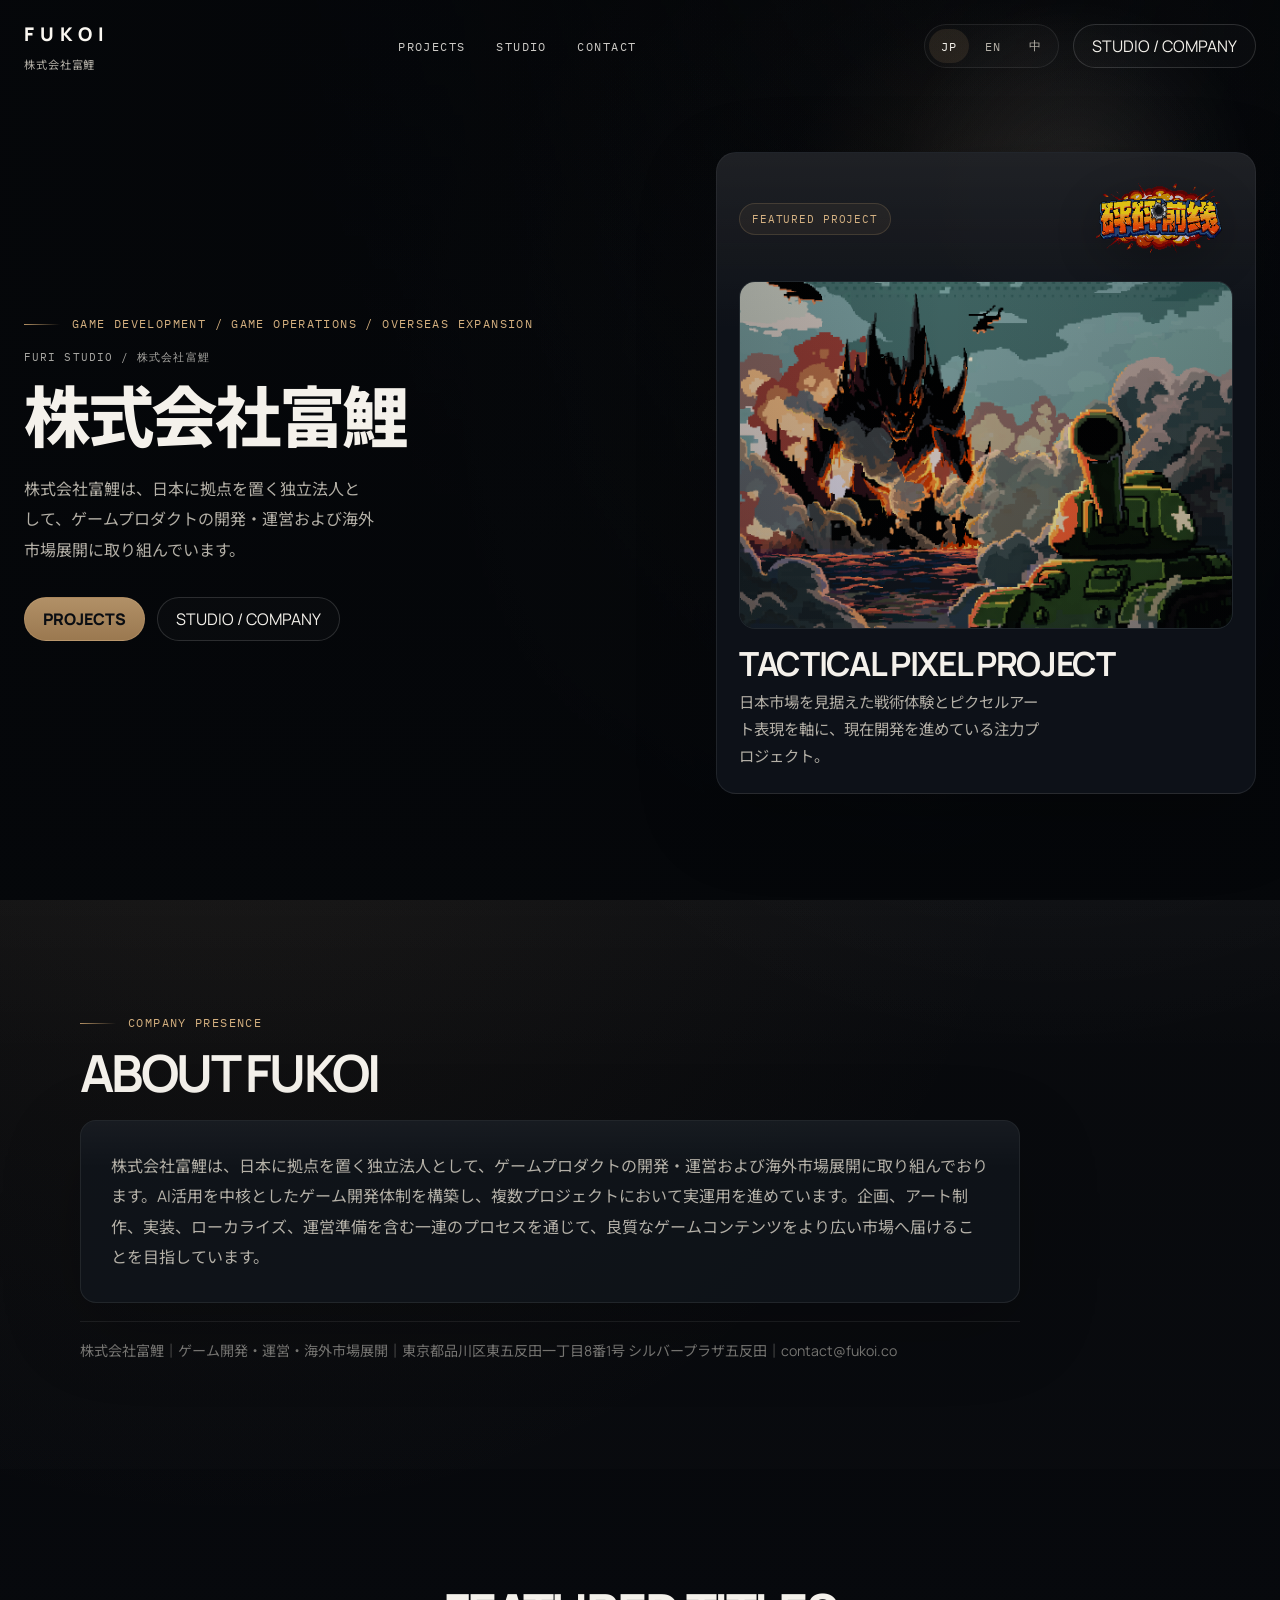
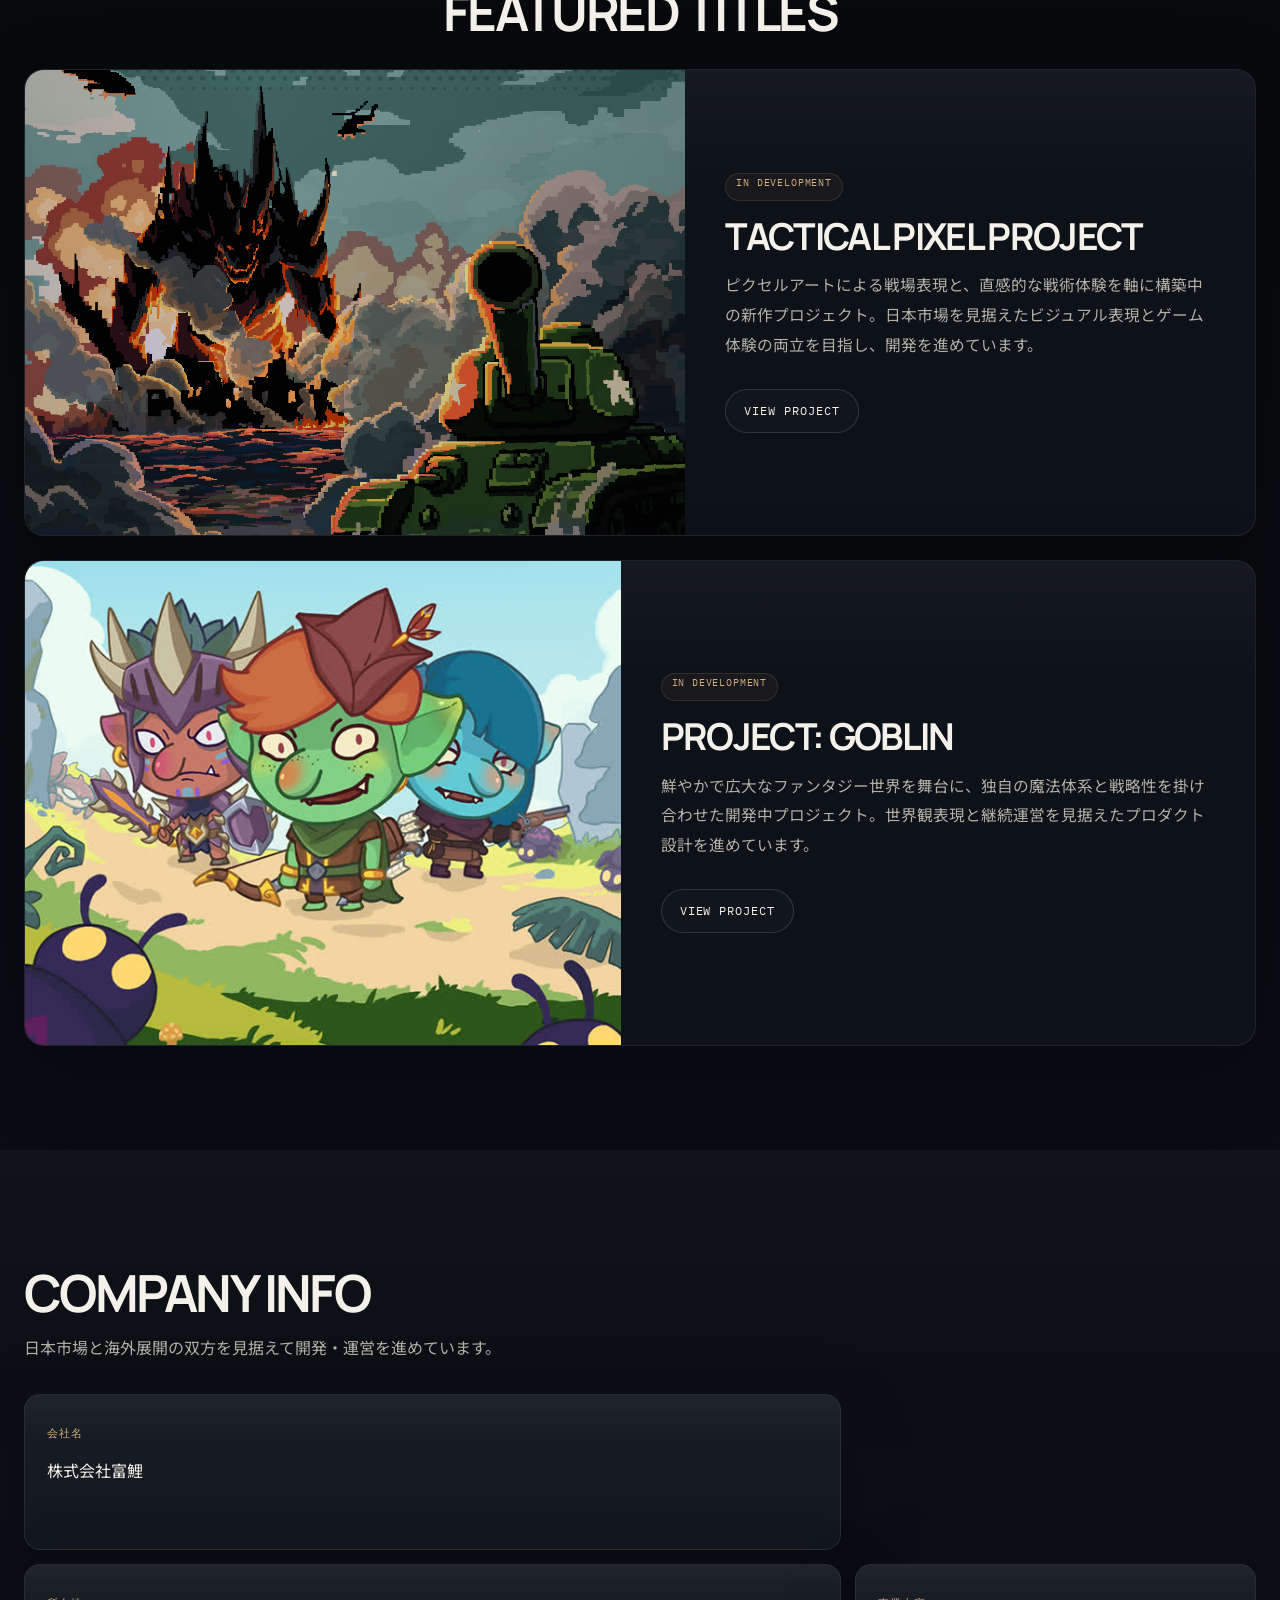
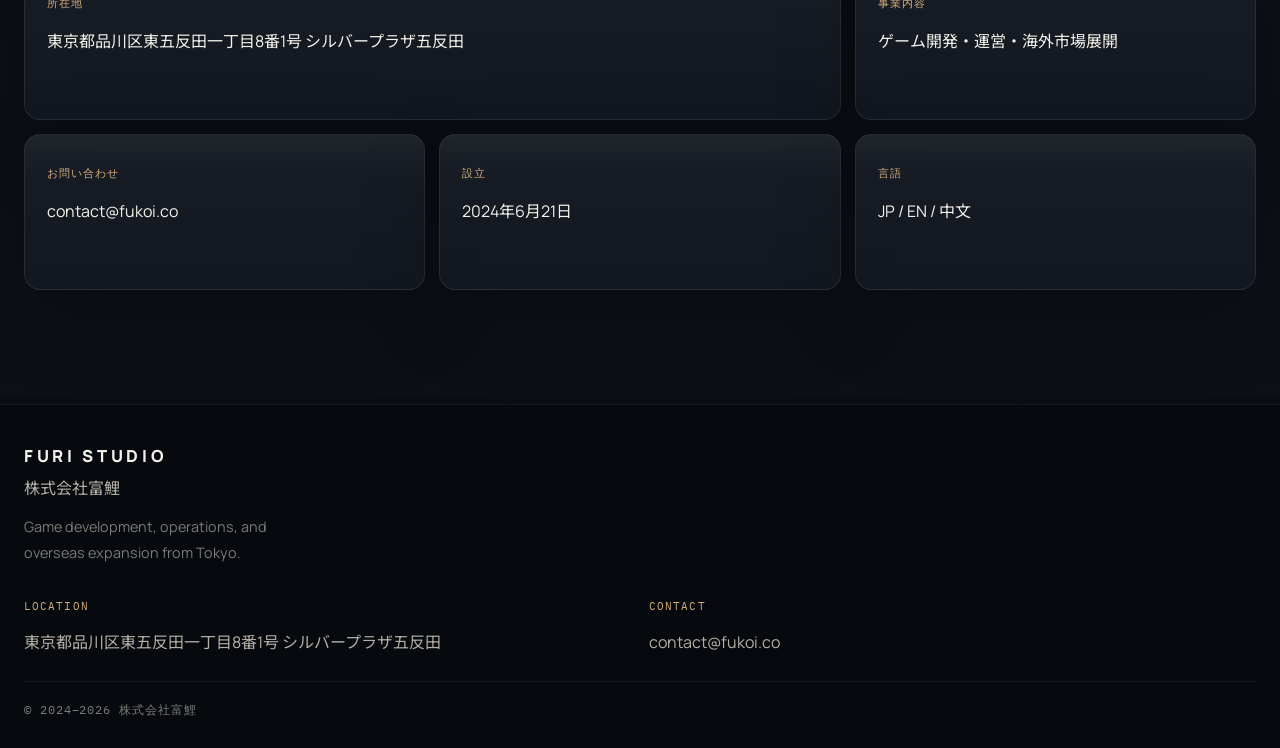
==== commit ebc21bcd: "Polish company info presentation" ====
--- a/index.html
+++ b/index.html
@@ -126,11 +126,11 @@
                 </div>
 
                 <div class="info-grid">
-                    <article class="info-card">
+                    <article class="info-card info-card-wide">
                         <span class="info-label" data-i18n="company_name_label">会社名</span>
                         <p class="info-value" data-i18n="company_name_value">株式会社富鯉</p>
                     </article>
-                    <article class="info-card">
+                    <article class="info-card info-card-wide">
                         <span class="info-label" data-i18n="company_address_label">所在地</span>
                         <p class="info-value" data-i18n="company_address_value">東京都品川区東五反田一丁目8番1号 シルバープラザ五反田</p>
                     </article>
@@ -160,6 +160,7 @@
             <div class="footer-brand">
                 <div class="footer-wordmark" data-i18n="footer_brand_name">FURI STUDIO</div>
                 <p class="footer-legal" data-i18n="footer_company_name">株式会社富鯉</p>
+                <p class="footer-intro">Game development, operations, and overseas expansion from Tokyo.</p>
             </div>
 
             <div class="footer-grid">
--- a/index.css
+++ b/index.css
@@ -766,6 +766,10 @@
     var(--bg-panel-soft);
 }
 
+.info-card-wide {
+  grid-column: span 2;
+}
+
 .info-label,
 .footer-heading {
   color: var(--accent-strong);
@@ -816,6 +820,14 @@
 .footer-legal,
 .footer-block p {
   color: var(--text-muted);
+}
+
+.footer-intro {
+  margin-top: 8px;
+  max-width: 30ch;
+  color: var(--text-soft);
+  font-size: 0.9rem;
+  line-height: 1.8;
 }
 
 .footer-grid {
@@ -860,6 +872,10 @@
   .info-grid {
     grid-template-columns: repeat(2, minmax(0, 1fr));
   }
+
+  .info-card-wide {
+    grid-column: span 2;
+  }
 }
 
 @media (max-width: 860px) {
@@ -888,6 +904,10 @@
   .footer-grid,
   .mini-poster-stack {
     grid-template-columns: 1fr;
+  }
+
+  .info-card-wide {
+    grid-column: span 1;
   }
 
   .mini-poster-primary {
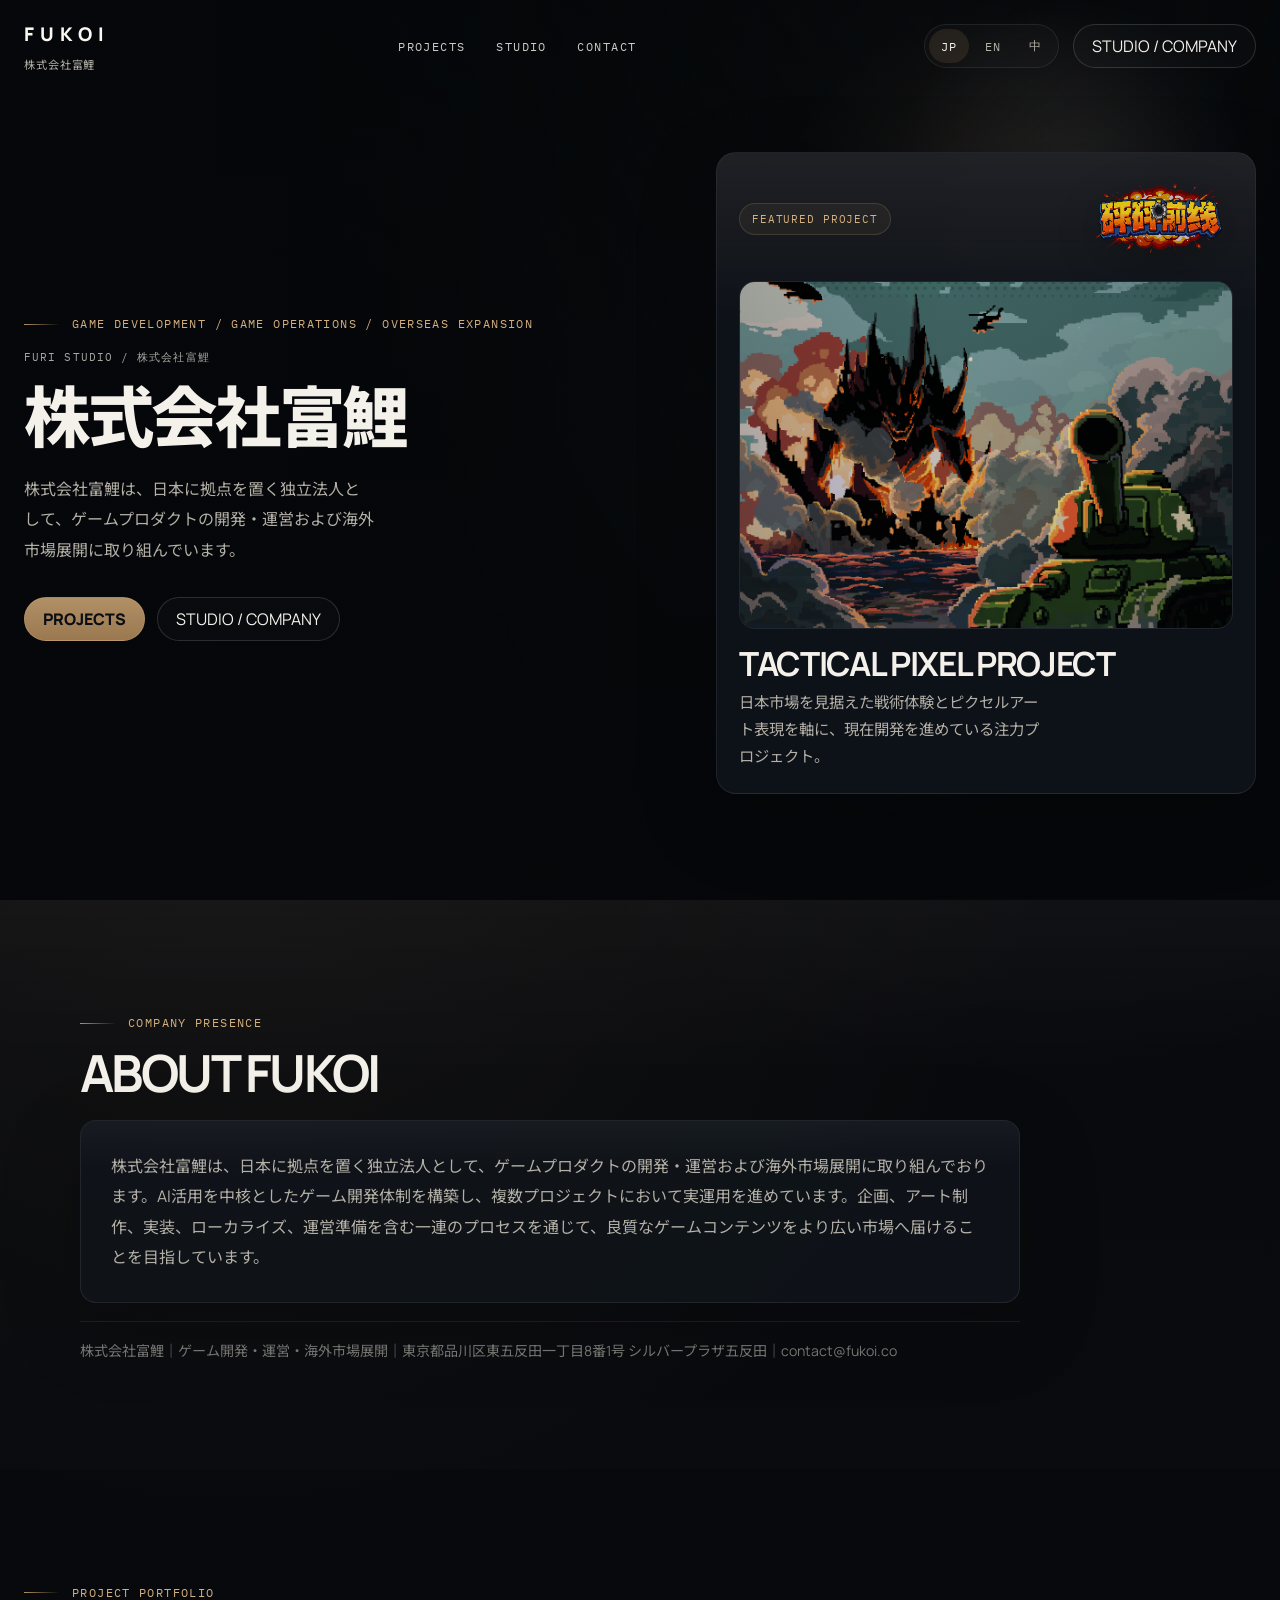
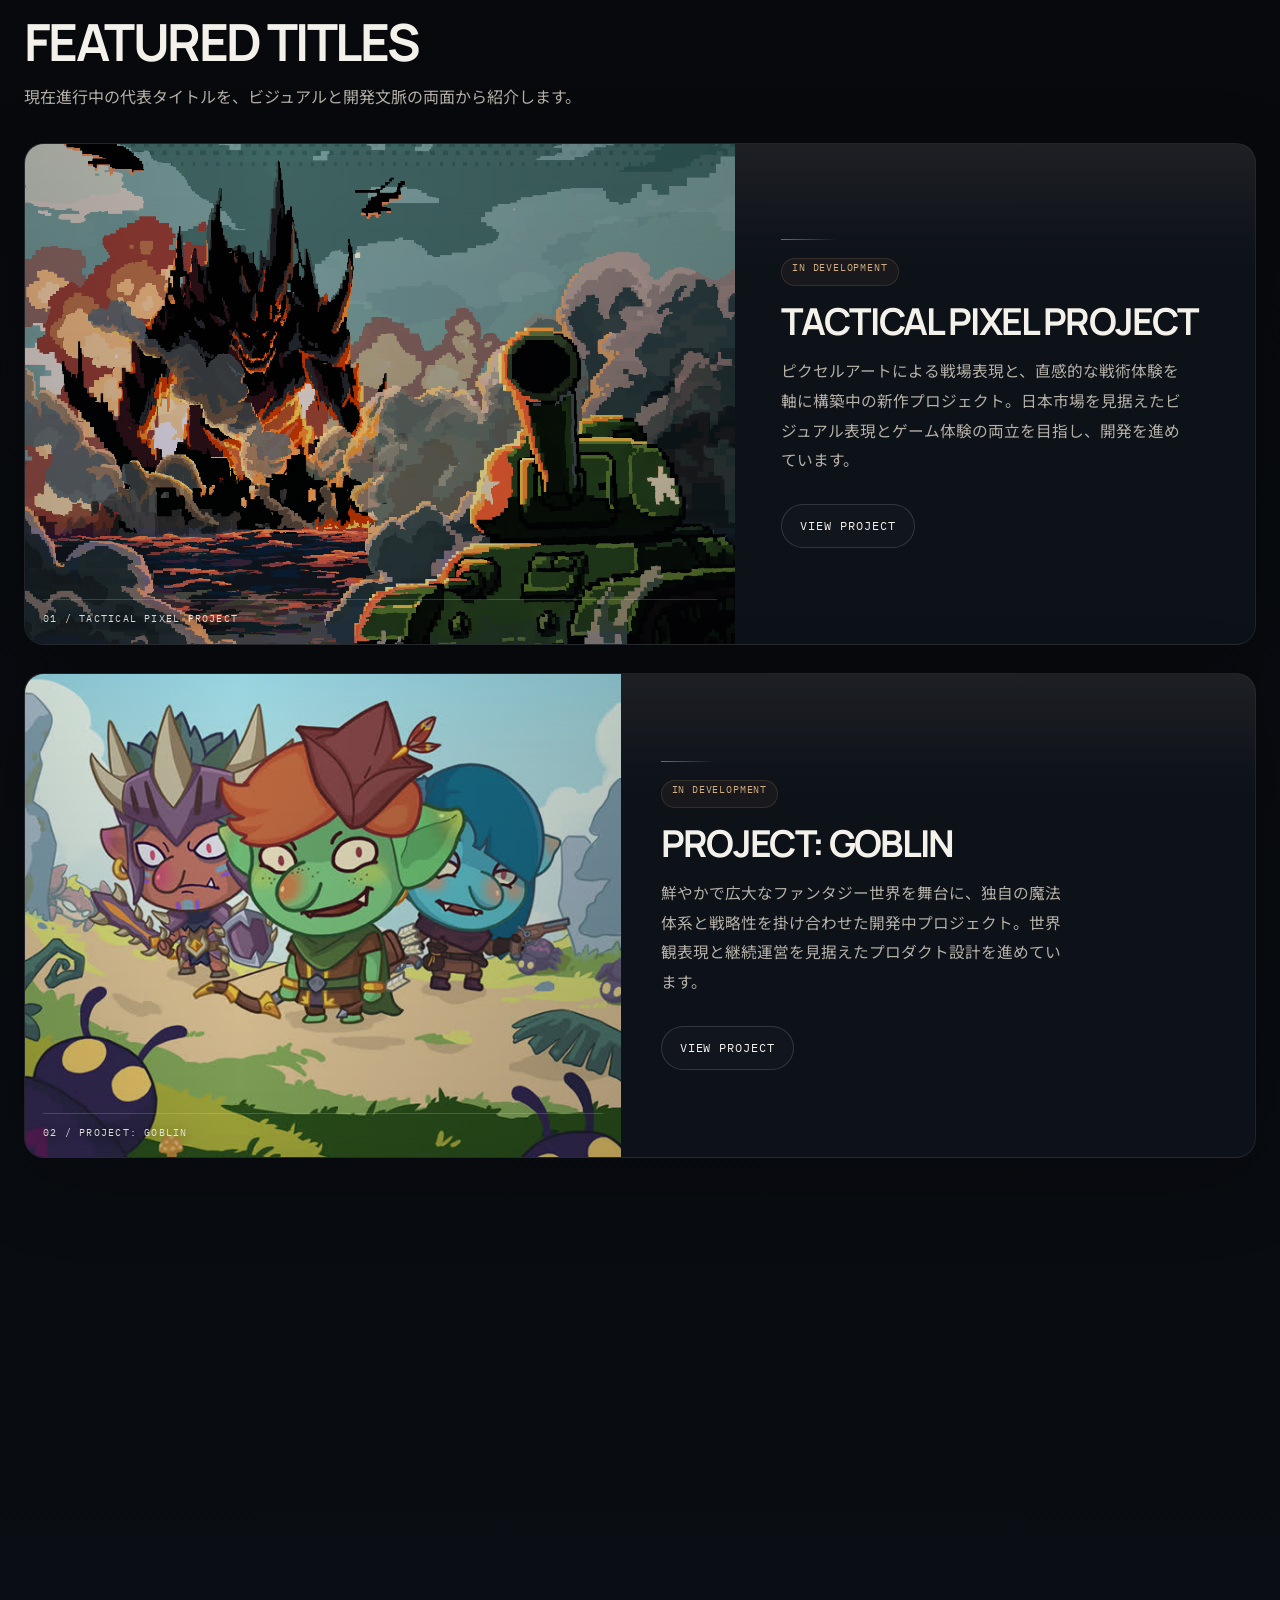
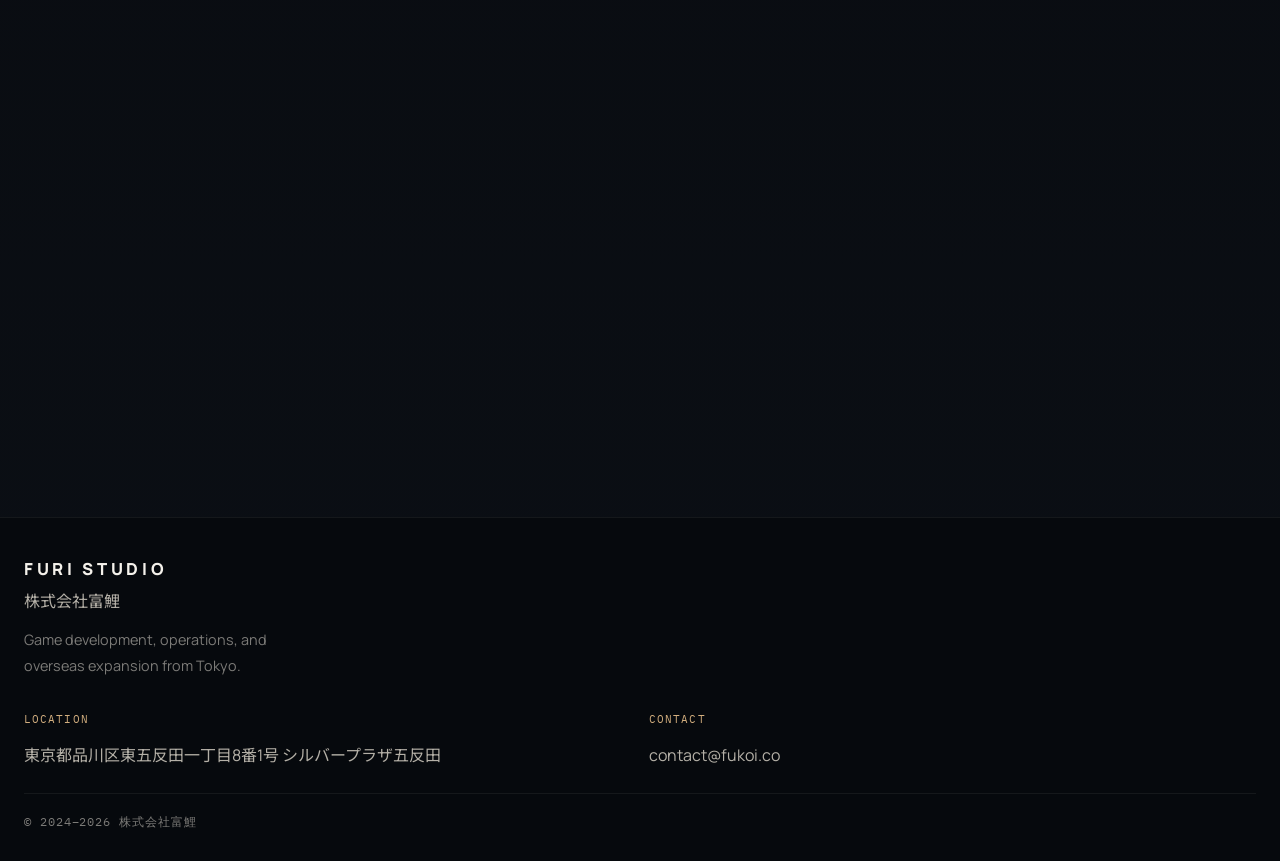
==== commit 1ad489ea: "Refine project showcase presentation" ====
--- a/index.html
+++ b/index.html
@@ -85,8 +85,10 @@
 
         <section class="section reveal" id="projects">
             <div class="section-shell">
-                <div class="section-header">
+                <div class="section-header section-header-left project-section-header">
+                    <span class="section-kicker" data-i18n="projects_eyebrow">PROJECT PORTFOLIO</span>
                     <h2 class="section-title" data-i18n="projects_title">FEATURED TITLES</h2>
+                    <p class="section-subtitle" data-i18n="projects_intro">現在進行中の代表タイトルを、ビジュアルと開発文脈の両面から紹介します。</p>
                 </div>
 
                 <div class="project-stack">
@@ -94,6 +96,7 @@
                         <div class="project-card-visual project-card-visual-poster">
                             <img src="./assets/images/new-tactical-scene-landscape.png" alt="New tactical project key scene" class="project-poster-image">
                             <div class="project-visual-overlay"></div>
+                            <div class="project-visual-meta" data-i18n="project_primary_visual_note">01 / TACTICAL PIXEL PROJECT</div>
                         </div>
                         <div class="project-card-copy">
                             <span class="status-badge" data-i18n="project_primary_status">IN DEVELOPMENT</span>
@@ -106,6 +109,8 @@
                     <article class="project-card project-card-secondary">
                         <div class="project-card-visual project-card-visual-goblin">
                             <img src="./assets/images/goblin-scene-landscape.jpg" alt="Goblin project art" class="project-cover-image">
+                            <div class="project-visual-overlay"></div>
+                            <div class="project-visual-meta" data-i18n="project_secondary_visual_note">02 / PROJECT: GOBLIN</div>
                         </div>
                         <div class="project-card-copy">
                             <span class="status-badge" data-i18n="project_secondary_status">IN DEVELOPMENT</span>
--- a/index.css
+++ b/index.css
@@ -667,18 +667,24 @@
 .project-stack {
   display: flex;
   flex-direction: column;
-  gap: 24px;
+  gap: 28px;
 }
 
 .project-card {
   display: grid;
   grid-template-columns: minmax(0, 1.02fr) minmax(320px, 0.88fr);
   border-radius: var(--radius-xl);
-  background: var(--bg-panel-strong);
+  background:
+    linear-gradient(180deg, rgba(179, 144, 99, 0.05), transparent 20%),
+    var(--bg-panel-strong);
 }
 
 .project-card-secondary {
   grid-template-columns: minmax(320px, 0.92fr) minmax(0, 0.98fr);
+}
+
+.project-card-primary {
+  grid-template-columns: minmax(0, 1.12fr) minmax(340px, 0.82fr);
 }
 
 .project-card-visual {
@@ -710,11 +716,39 @@
     linear-gradient(90deg, rgba(7, 10, 14, 0.1), transparent 36%, rgba(7, 10, 14, 0.16));
 }
 
+.project-visual-meta {
+  position: absolute;
+  left: 18px;
+  right: 18px;
+  bottom: 16px;
+  z-index: 1;
+  padding-top: 10px;
+  border-top: 1px solid rgba(255, 255, 255, 0.16);
+  color: rgba(244, 241, 235, 0.9);
+  font-family: var(--font-mono);
+  font-size: 0.64rem;
+  letter-spacing: 0.12em;
+  text-transform: uppercase;
+  text-shadow: 0 2px 8px rgba(0, 0, 0, 0.42);
+}
+
 .project-card-copy {
   display: flex;
   flex-direction: column;
   justify-content: center;
   padding: 42px 40px;
+}
+
+.project-card-primary .project-card-copy {
+  padding-left: 46px;
+}
+
+.project-card-copy::before {
+  content: "";
+  width: 56px;
+  height: 1px;
+  margin-bottom: 18px;
+  background: linear-gradient(90deg, rgba(179, 144, 99, 0.68), transparent);
 }
 
 .status-badge {
@@ -739,6 +773,7 @@
 
 .project-description {
   margin-top: 16px;
+  max-width: 40ch;
   color: var(--text-muted);
   font-size: 0.98rem;
   line-height: 1.9;
@@ -750,6 +785,10 @@
   font-family: var(--font-mono);
   font-size: 0.76rem;
   letter-spacing: 0.08em;
+}
+
+.project-section-header {
+  max-width: 760px;
 }
 
 .info-grid {
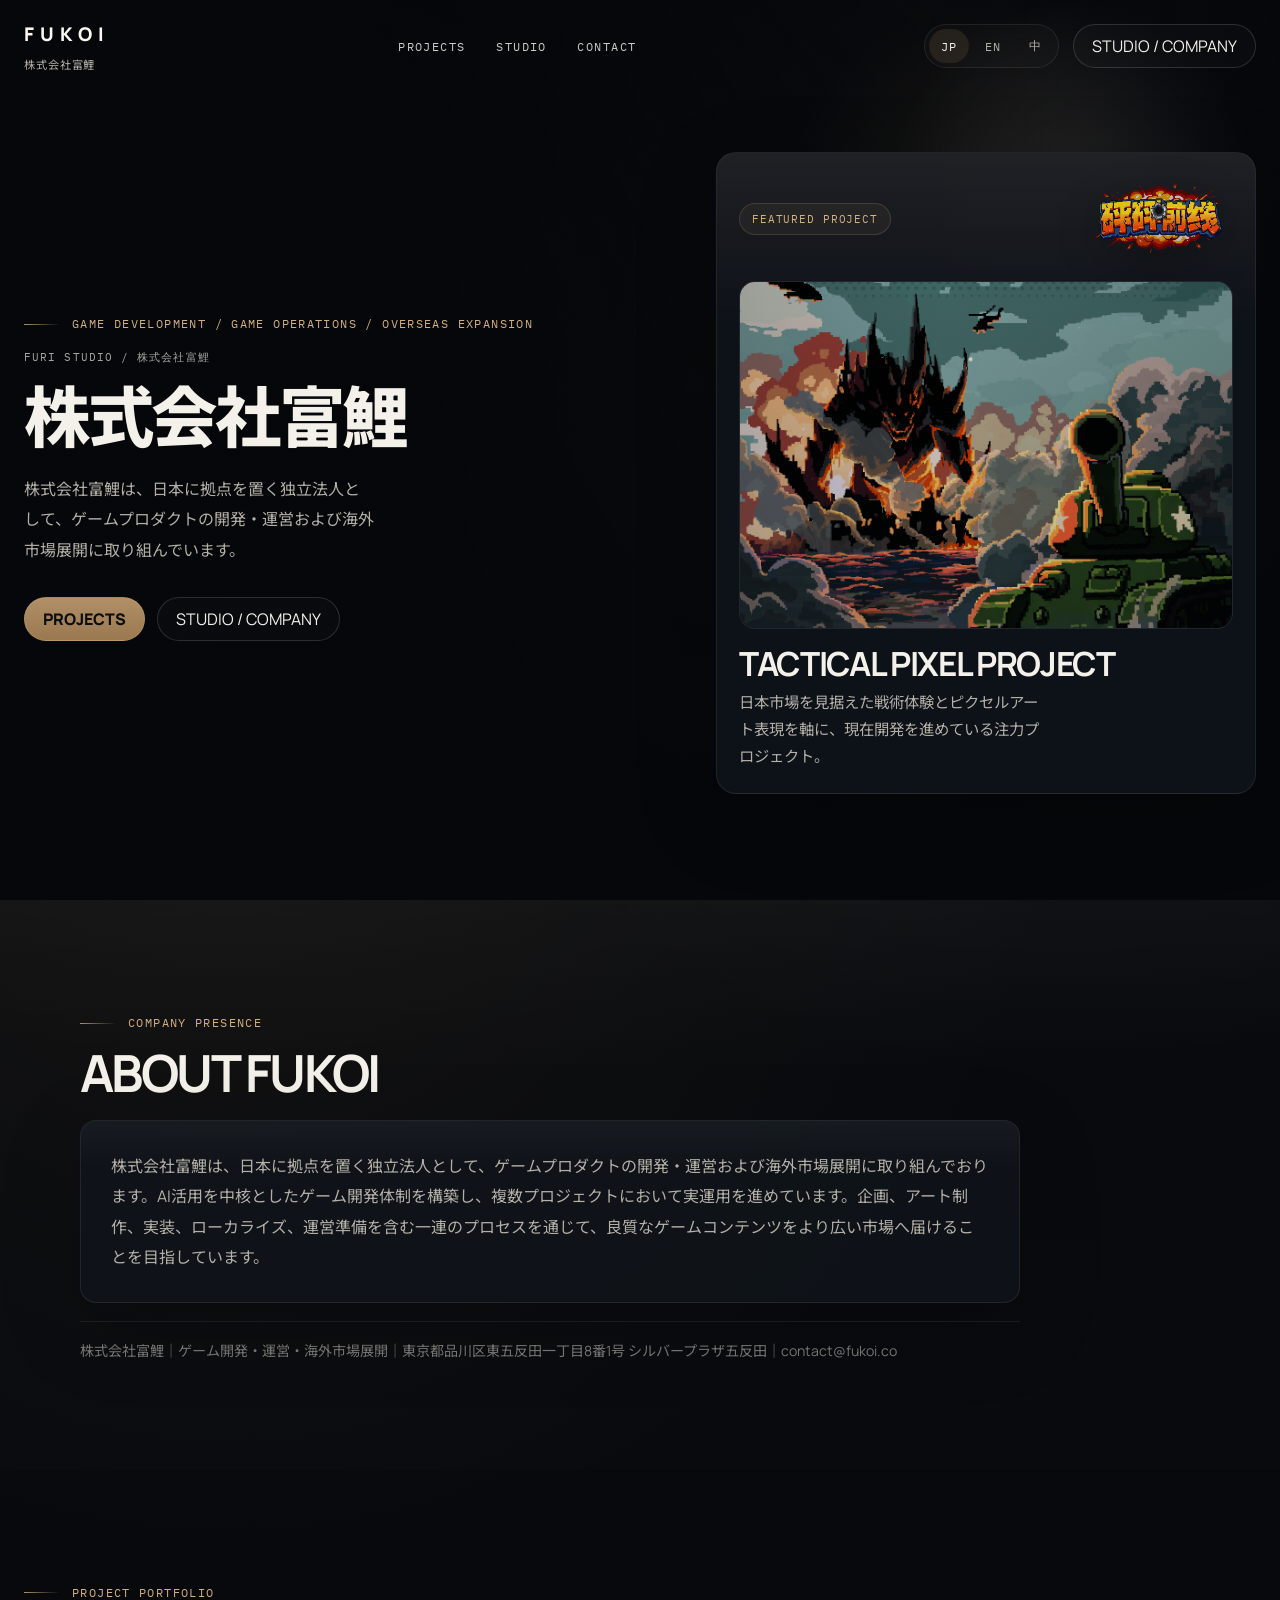
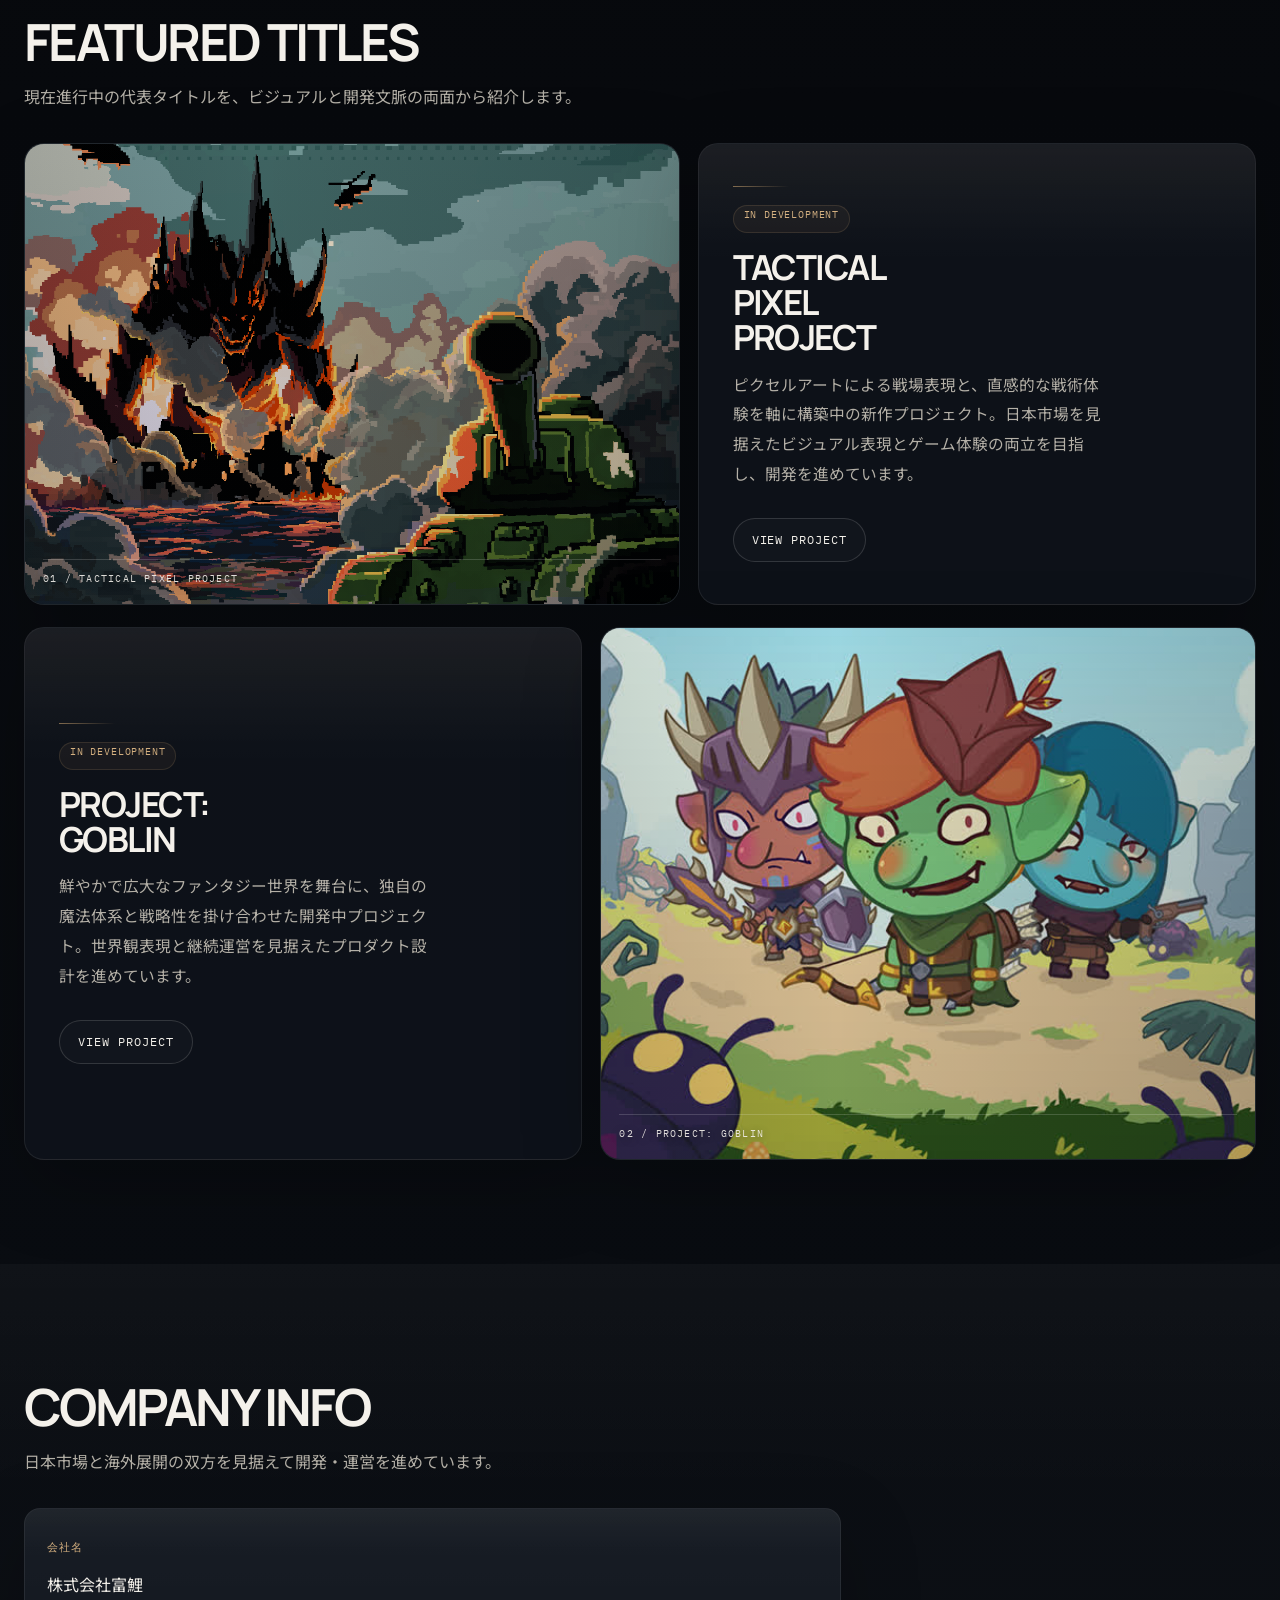
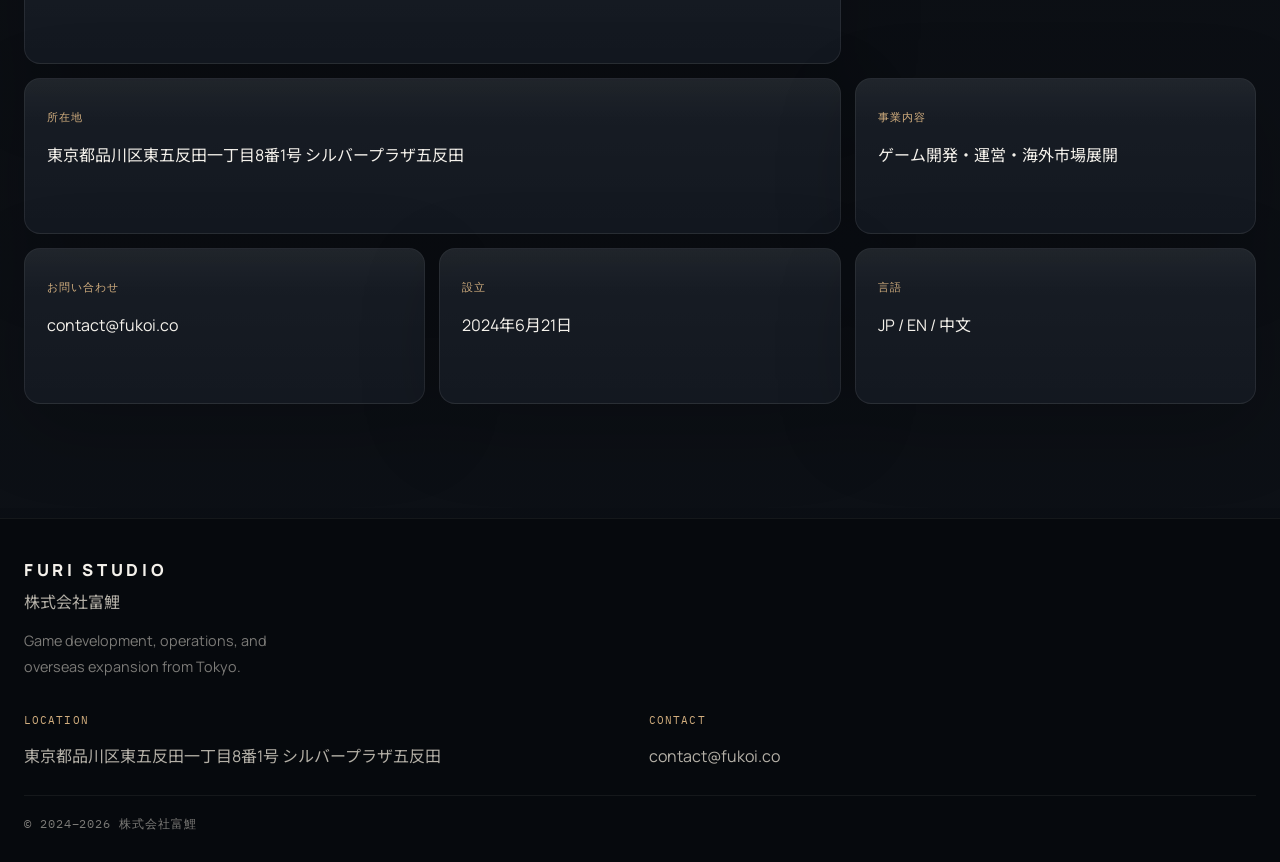
==== commit 9eb476f6: "Relayout homepage project showcase" ====
--- a/index.html
+++ b/index.html
@@ -91,32 +91,32 @@
                     <p class="section-subtitle" data-i18n="projects_intro">現在進行中の代表タイトルを、ビジュアルと開発文脈の両面から紹介します。</p>
                 </div>
 
-                <div class="project-stack">
-                    <article class="project-card project-card-primary">
-                        <div class="project-card-visual project-card-visual-poster">
-                            <img src="./assets/images/new-tactical-scene-landscape.png" alt="New tactical project key scene" class="project-poster-image">
+                <div class="project-editorial">
+                    <article class="project-entry">
+                        <div class="project-entry-visual project-entry-visual-tactical">
+                            <img src="./assets/images/new-tactical-scene-landscape.png" alt="New tactical project key scene" class="project-entry-image project-entry-image-tactical">
                             <div class="project-visual-overlay"></div>
                             <div class="project-visual-meta" data-i18n="project_primary_visual_note">01 / TACTICAL PIXEL PROJECT</div>
                         </div>
-                        <div class="project-card-copy">
+                        <div class="project-entry-copy">
                             <span class="status-badge" data-i18n="project_primary_status">IN DEVELOPMENT</span>
-                            <h3 class="project-title" data-i18n="project_primary_title">NEW TACTICAL PROJECT</h3>
+                            <h3 class="project-title" data-i18n="project_primary_title">TACTICAL PIXEL PROJECT</h3>
                             <p class="project-description" data-i18n="project_primary_body">ピクセルアートによる戦場表現と、直感的な戦術体験を軸に構築中の新作プロジェクト。日本市場を見据えたビジュアル表現とゲーム体験の両立を目指し、開発を進めています。</p>
                             <a href="studio.html" class="project-link" data-i18n="project_primary_action">VIEW PROJECT</a>
                         </div>
                     </article>
 
-                    <article class="project-card project-card-secondary">
-                        <div class="project-card-visual project-card-visual-goblin">
-                            <img src="./assets/images/goblin-scene-landscape.jpg" alt="Goblin project art" class="project-cover-image">
-                            <div class="project-visual-overlay"></div>
-                            <div class="project-visual-meta" data-i18n="project_secondary_visual_note">02 / PROJECT: GOBLIN</div>
-                        </div>
-                        <div class="project-card-copy">
+                    <article class="project-entry project-entry-reverse">
+                        <div class="project-entry-copy">
                             <span class="status-badge" data-i18n="project_secondary_status">IN DEVELOPMENT</span>
                             <h3 class="project-title" data-i18n="project_secondary_title">PROJECT: GOBLIN</h3>
                             <p class="project-description" data-i18n="project_secondary_body">鮮やかで広大なファンタジー世界を舞台に、独自の魔法体系と戦略性を掛け合わせた開発中プロジェクト。世界観表現と継続運営を見据えたプロダクト設計を進めています。</p>
                             <a href="studio.html" class="project-link" data-i18n="project_secondary_action">VIEW PROJECT</a>
+                        </div>
+                        <div class="project-entry-visual project-entry-visual-goblin">
+                            <img src="./assets/images/goblin-scene-landscape.jpg" alt="Goblin project art" class="project-entry-image project-entry-image-goblin">
+                            <div class="project-visual-overlay"></div>
+                            <div class="project-visual-meta" data-i18n="project_secondary_visual_note">02 / PROJECT: GOBLIN</div>
                         </div>
                     </article>
                 </div>
--- a/index.css
+++ b/index.css
@@ -664,48 +664,81 @@
   line-height: 1.8;
 }
 
-.project-stack {
+.project-editorial {
+  display: grid;
+  gap: 22px;
+}
+
+.project-entry {
+  display: grid;
+  grid-template-columns: minmax(0, 1.08fr) minmax(340px, 0.92fr);
+  gap: 18px;
+  align-items: stretch;
+}
+
+.project-entry-reverse {
+  grid-template-columns: minmax(340px, 0.92fr) minmax(0, 1.08fr);
+}
+
+.project-entry-visual,
+.project-entry-copy {
+  position: relative;
+  overflow: hidden;
+  border-radius: var(--radius-xl);
+  border: 1px solid var(--line);
+  box-shadow: var(--shadow-card);
+}
+
+.project-entry-visual::before,
+.project-entry-copy::before {
+  content: "";
+  position: absolute;
+  inset: 0;
+  pointer-events: none;
+  background: linear-gradient(180deg, rgba(255, 255, 255, 0.035), transparent 26%);
+}
+
+.project-entry-visual {
+  min-height: 368px;
+  background:
+    radial-gradient(circle at 56% 16%, rgba(179, 144, 99, 0.08), transparent 22%),
+    #0d131a;
+}
+
+.project-entry-copy {
   display: flex;
   flex-direction: column;
-  gap: 28px;
-}
-
-.project-card {
-  display: grid;
-  grid-template-columns: minmax(0, 1.02fr) minmax(320px, 0.88fr);
-  border-radius: var(--radius-xl);
-  background:
-    linear-gradient(180deg, rgba(179, 144, 99, 0.05), transparent 20%),
+  justify-content: center;
+  padding: 36px 34px;
+  background:
+    linear-gradient(180deg, rgba(179, 144, 99, 0.04), transparent 22%),
     var(--bg-panel-strong);
 }
 
-.project-card-secondary {
-  grid-template-columns: minmax(320px, 0.92fr) minmax(0, 0.98fr);
-}
-
-.project-card-primary {
-  grid-template-columns: minmax(0, 1.12fr) minmax(340px, 0.82fr);
-}
-
-.project-card-visual {
-  position: relative;
-  min-height: 460px;
-  overflow: hidden;
-  background: #0d131a;
-}
-
-.project-card-visual-poster,
-.project-card-visual-goblin {
-  background:
-    radial-gradient(circle at 56% 16%, rgba(179, 144, 99, 0.08), transparent 22%),
-    #0d131a;
-}
-
-.project-poster-image,
-.project-cover-image {
+.project-entry-copy::after {
+  content: "";
+  width: 56px;
+  height: 1px;
+  margin-bottom: 18px;
+  background: linear-gradient(90deg, rgba(179, 144, 99, 0.68), transparent);
+  order: -1;
+}
+
+.project-entry-image {
   width: 100%;
   height: 100%;
   object-fit: cover;
+  display: block;
+}
+
+.project-entry-image-tactical {
+  object-position: 52% 50%;
+  transform: scale(1.02);
+}
+
+.project-entry-image-goblin {
+  object-position: 50% 50%;
+  transform: scale(1.03);
 }
 
 .project-visual-overlay {
@@ -732,25 +765,6 @@
   text-shadow: 0 2px 8px rgba(0, 0, 0, 0.42);
 }
 
-.project-card-copy {
-  display: flex;
-  flex-direction: column;
-  justify-content: center;
-  padding: 42px 40px;
-}
-
-.project-card-primary .project-card-copy {
-  padding-left: 46px;
-}
-
-.project-card-copy::before {
-  content: "";
-  width: 56px;
-  height: 1px;
-  margin-bottom: 18px;
-  background: linear-gradient(90deg, rgba(179, 144, 99, 0.68), transparent);
-}
-
 .status-badge {
   display: inline-flex;
   align-self: flex-start;
@@ -766,14 +780,15 @@
 
 .project-title {
   margin-top: 16px;
-  font-size: clamp(2rem, 2.9vw, 3.05rem);
-  line-height: 1.04;
+  max-width: 9ch;
+  font-size: clamp(2rem, 2.7vw, 2.85rem);
+  line-height: 1.02;
   letter-spacing: -0.045em;
 }
 
 .project-description {
   margin-top: 16px;
-  max-width: 40ch;
+  max-width: 38ch;
   color: var(--text-muted);
   font-size: 0.98rem;
   line-height: 1.9;
@@ -788,7 +803,7 @@
 }
 
 .project-section-header {
-  max-width: 760px;
+  max-width: 720px;
 }
 
 .info-grid {
@@ -894,8 +909,8 @@
   .hero-grid-studio,
   .about-grid,
   .narrative-grid,
-  .project-card,
-  .project-card-secondary {
+  .project-entry,
+  .project-entry-reverse {
     grid-template-columns: 1fr;
   }
 
@@ -903,9 +918,13 @@
     gap: 36px;
   }
 
-  .project-card-visual,
-  .project-card-secondary .project-card-visual {
-    min-height: 420px;
+  .project-entry-visual {
+    order: 1;
+    min-height: 400px;
+  }
+
+  .project-entry-copy {
+    order: 2;
   }
 
   .info-grid {
@@ -958,8 +977,16 @@
     margin-top: 0;
   }
 
-  .project-card-visual {
+  .project-entry {
+    gap: 14px;
+  }
+
+  .project-entry-visual {
     min-height: 340px;
+  }
+
+  .project-title {
+    max-width: none;
   }
 }
 
@@ -1008,7 +1035,6 @@
 
   .poster-card,
   .studio-side-panel,
-  .project-card,
   .about-body-card,
   .narrative-card,
   .initiative-panel,
@@ -1020,7 +1046,6 @@
 
   .poster-card,
   .studio-side-panel,
-  .project-card-copy,
   .about-body-card,
   .narrative-card,
   .initiative-panel,
@@ -1029,6 +1054,15 @@
     padding: 18px;
   }
 
+  .project-entry-visual,
+  .project-entry-copy {
+    border-radius: var(--radius-lg);
+  }
+
+  .project-entry-copy {
+    padding: 22px 18px;
+  }
+
   .hero-brand-note {
     margin-top: 12px;
     font-size: 0.64rem;
@@ -1043,8 +1077,12 @@
     width: min(44%, 132px);
   }
 
-  .project-card-visual {
+  .project-entry-visual {
     min-height: 280px;
+  }
+
+  .project-title {
+    font-size: clamp(2rem, 10vw, 2.6rem);
   }
 
   .footer {
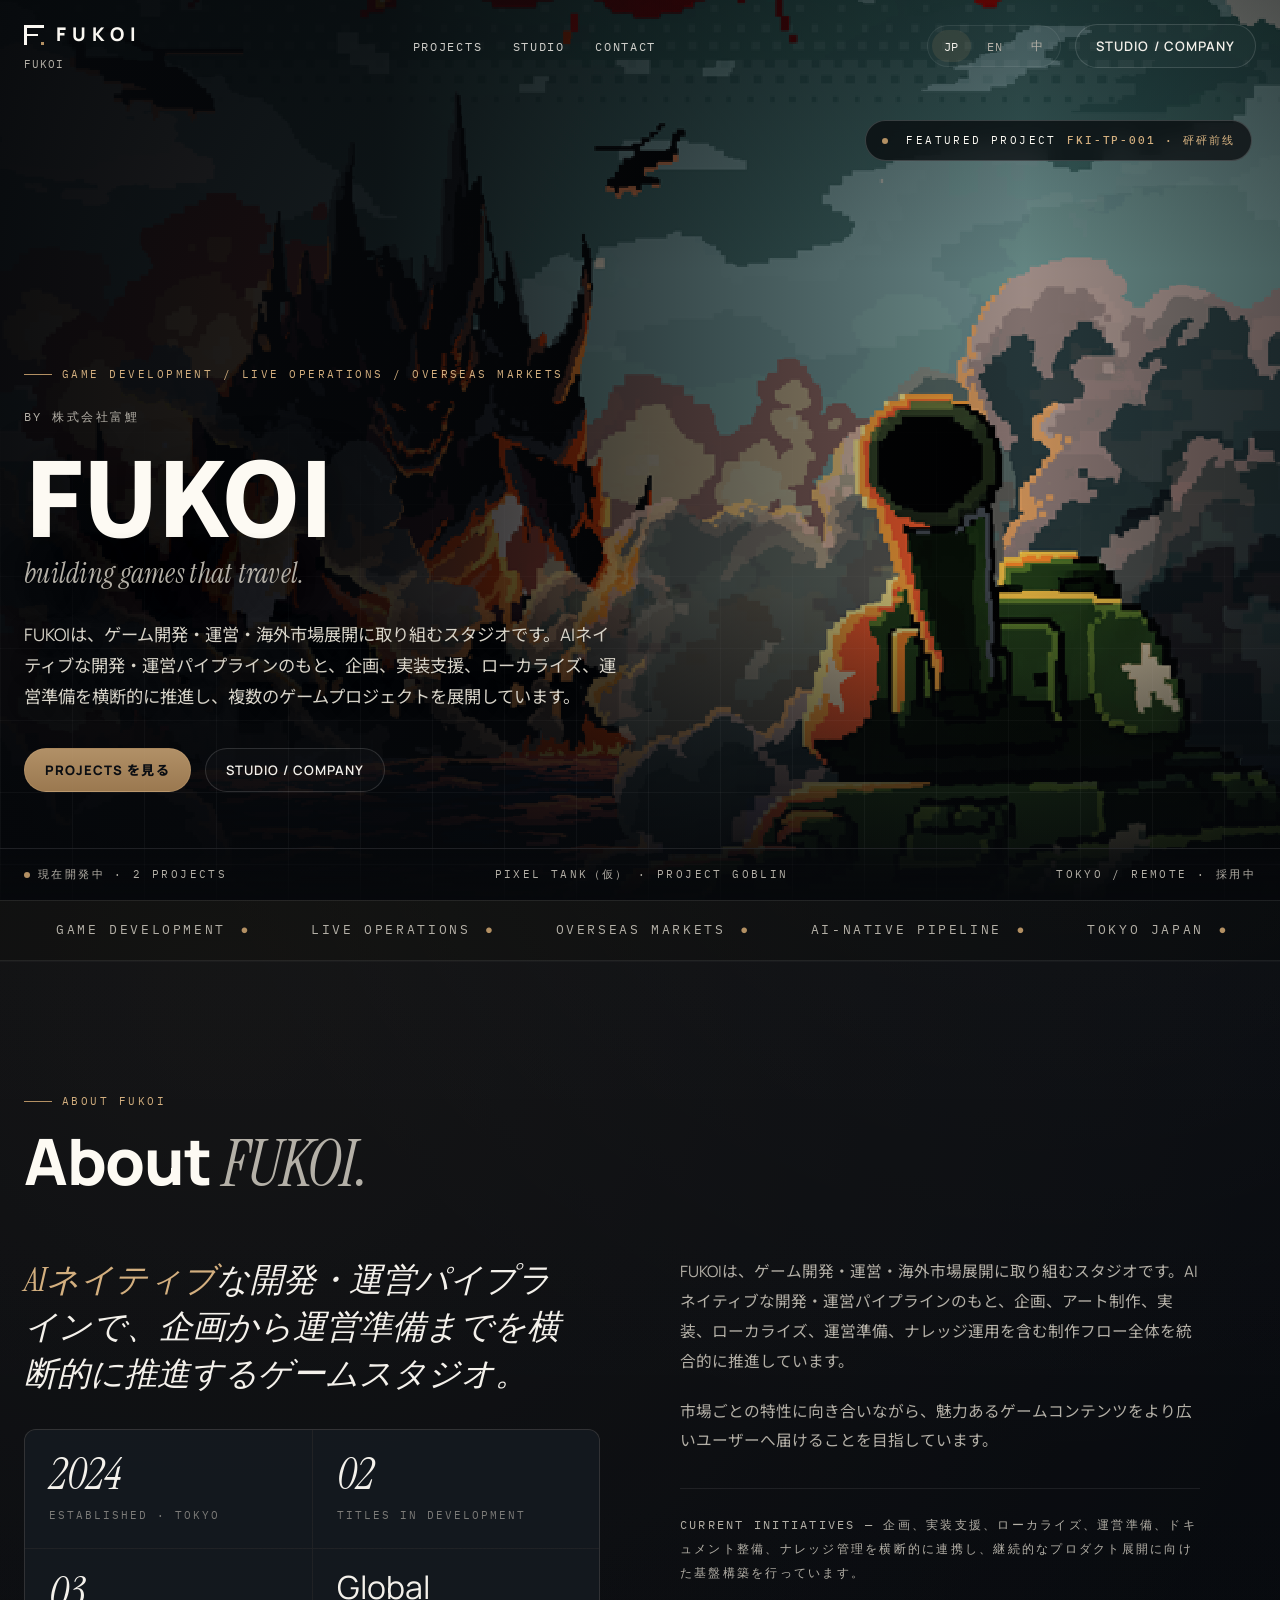
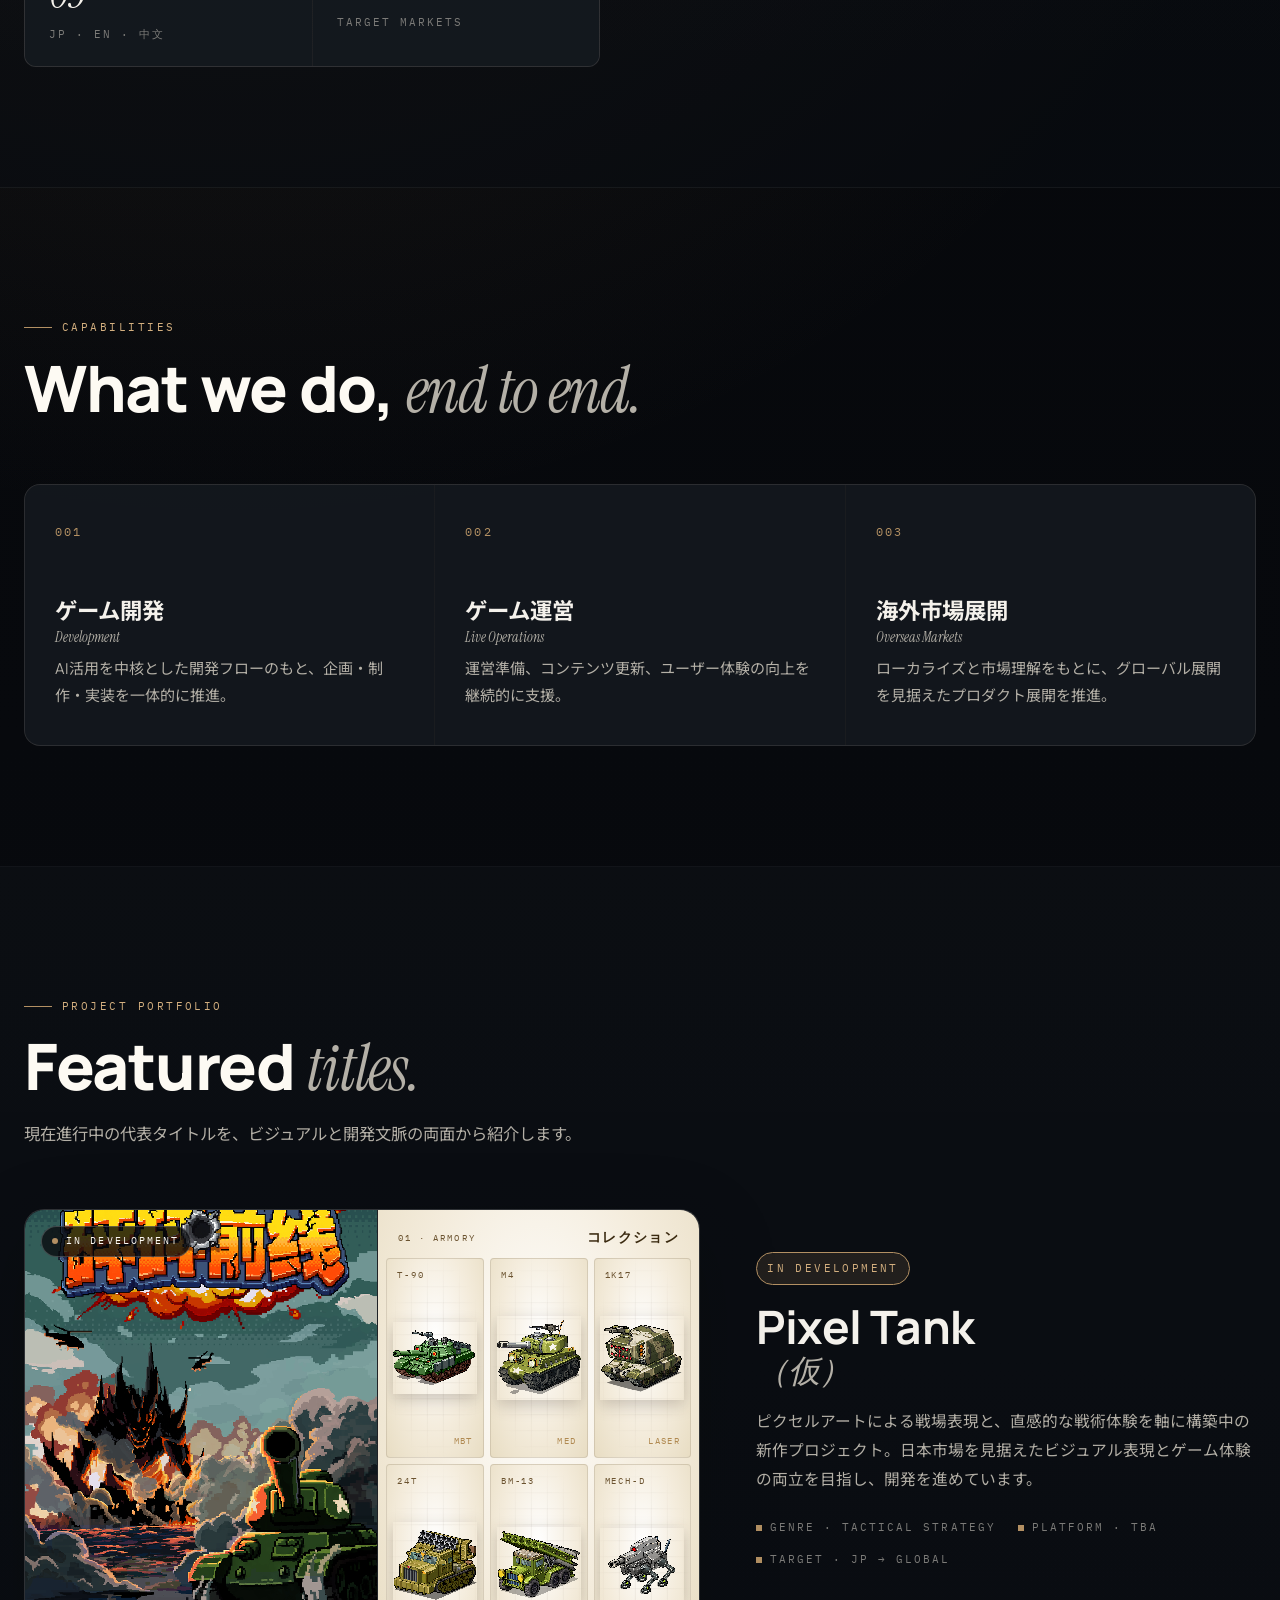
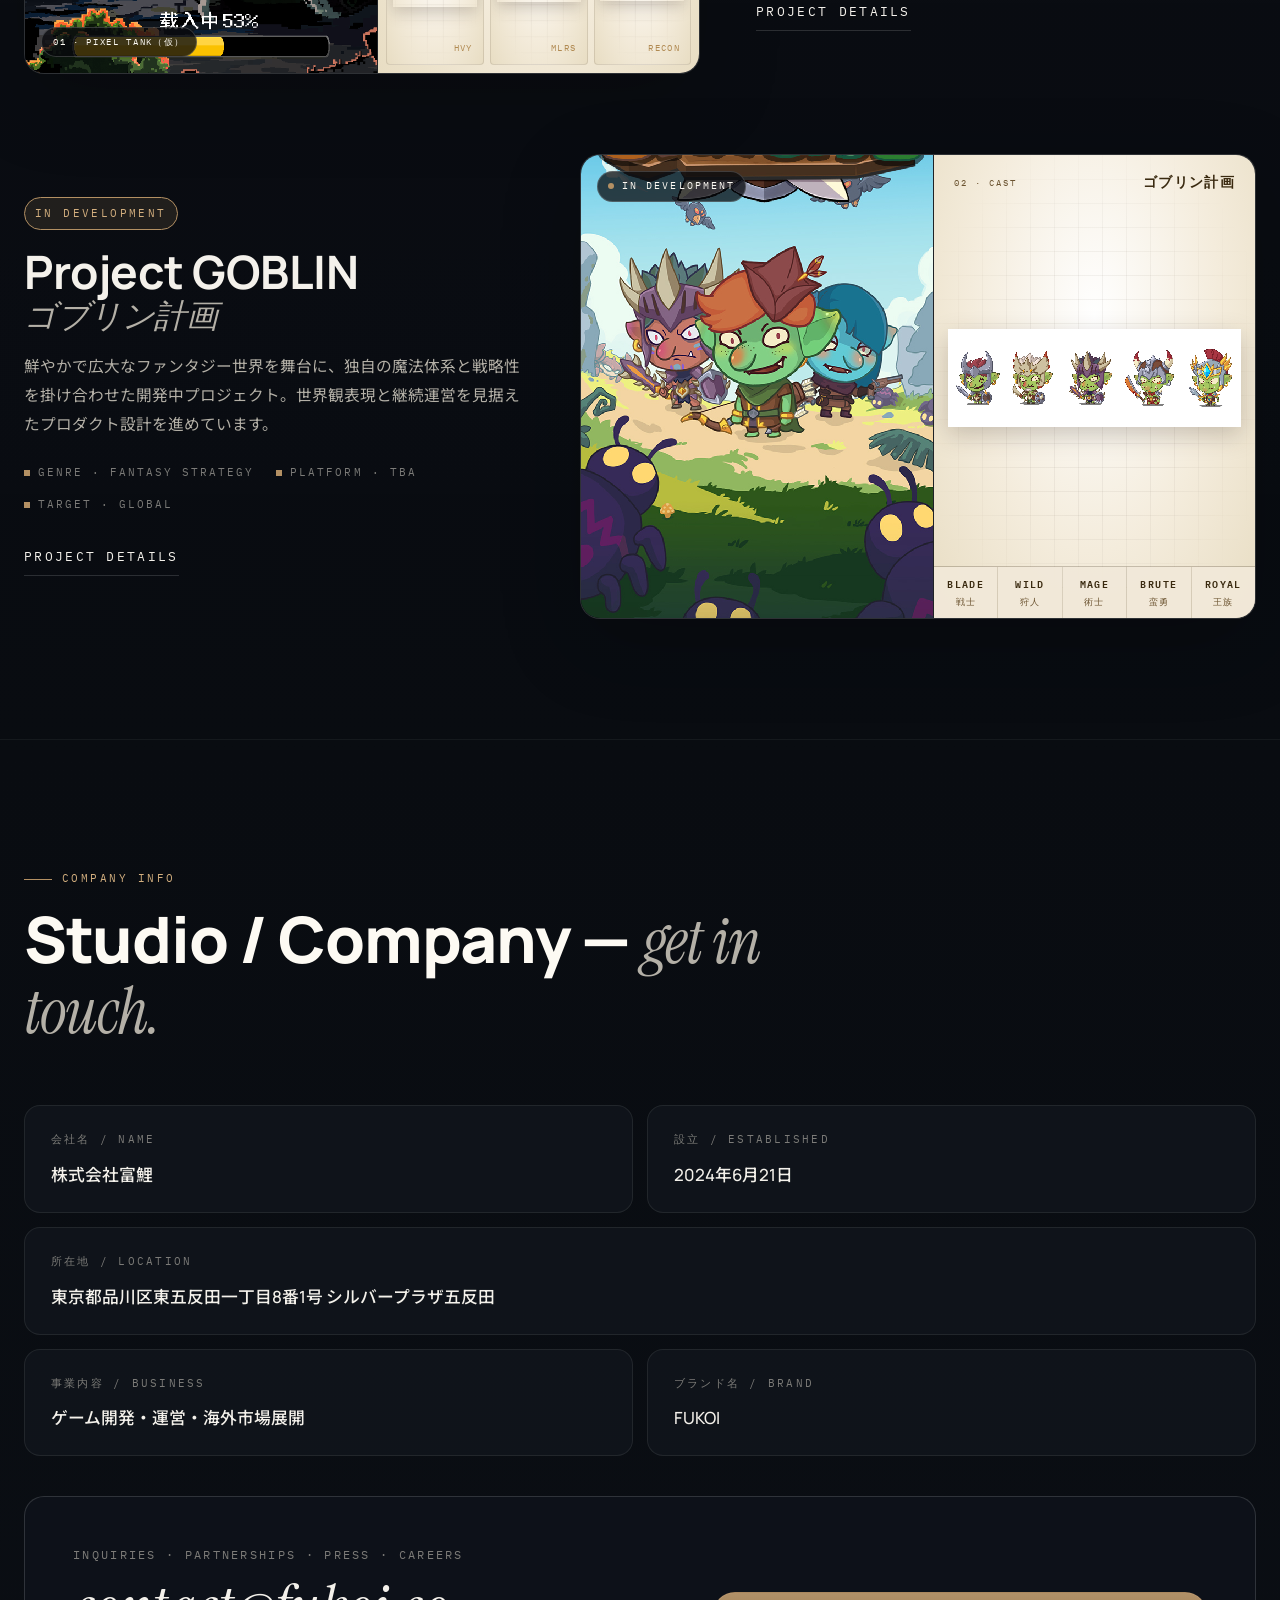
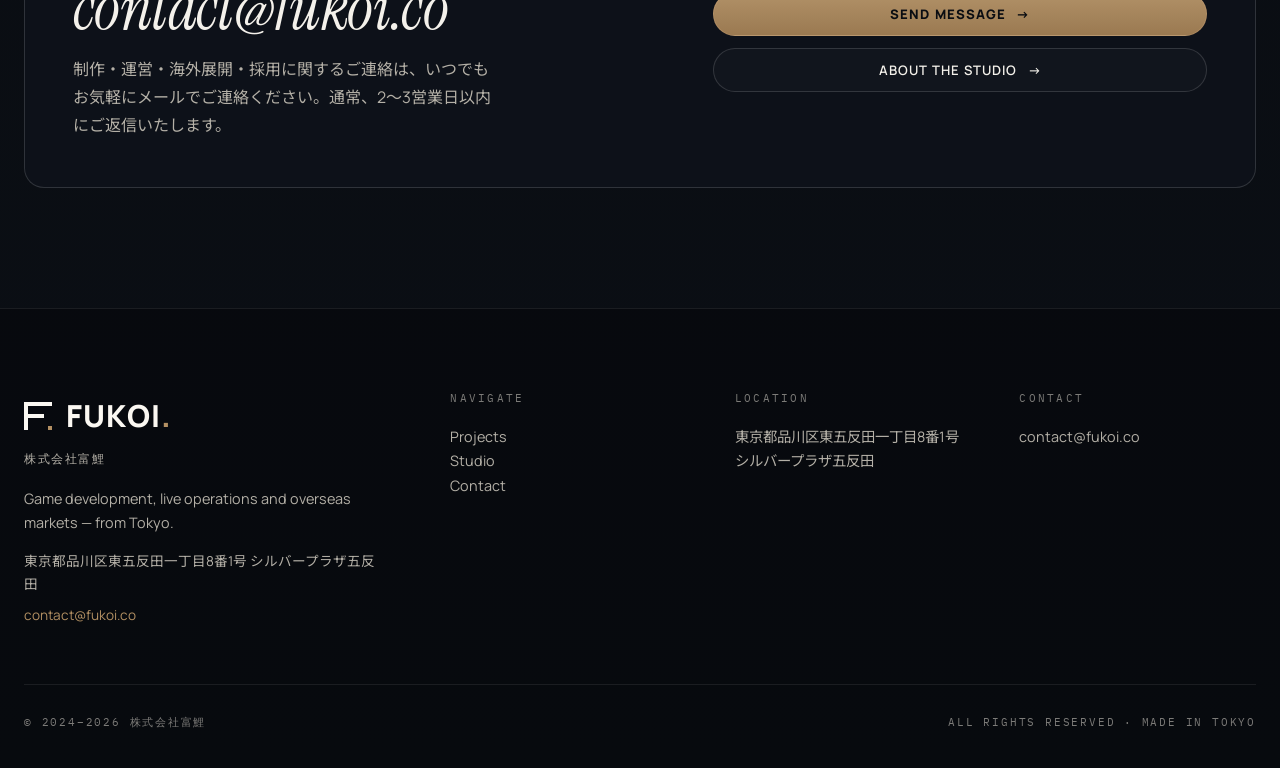
==== commit c02d331a: "Deploy homepage v3 brand update" ====
--- a/index.html
+++ b/index.html
@@ -1,186 +1,1617 @@
 <!DOCTYPE html>
 <html lang="ja">
 <head>
-    <meta charset="UTF-8">
-    <meta name="viewport" content="width=device-width, initial-scale=1.0">
-    <title>株式会社富鯉 | Game Development, Operations, and Overseas Markets</title>
-    <link rel="icon" href="data:image/svg+xml,%3Csvg xmlns='http://www.w3.org/2000/svg' viewBox='0 0 64 64'%3E%3Crect width='64' height='64' rx='14' fill='%23090d14'/%3E%3Ctext x='50%25' y='55%25' text-anchor='middle' dominant-baseline='middle' font-family='Arial,sans-serif' font-size='28' font-weight='700' fill='%23ff7a45'%3EF%3C/text%3E%3C/svg%3E">
-    <link rel="stylesheet" href="index.css">
-    <script src="content.js"></script>
-    <script src="index.js" defer></script>
+<meta charset="UTF-8" />
+<meta name="viewport" content="width=device-width, initial-scale=1" />
+<title>株式会社富鯉 / FUKOI — Game Development · Operations · Overseas Markets</title>
+<link rel="icon" href="data:image/svg+xml,%3Csvg xmlns='http://www.w3.org/2000/svg' viewBox='0 0 168 168' shape-rendering='crispEdges'%3E%3Crect width='168' height='168' fill='%23090d14'/%3E%3Cg fill='%23fbf8f2'%3E%3Crect x='18' y='18' width='132' height='20'/%3E%3Crect x='18' y='38' width='20' height='112'/%3E%3Crect x='38' y='74' width='78' height='20'/%3E%3C/g%3E%3Crect x='128' y='128' width='22' height='22' fill='%23b39063'/%3E%3C/svg%3E" type="image/svg+xml">
+<link rel="preconnect" href="https://fonts.googleapis.com">
+<link rel="preconnect" href="https://fonts.gstatic.com" crossorigin>
+<link href="https://fonts.googleapis.com/css2?family=IBM+Plex+Mono:wght@400;500&family=Manrope:wght@400;500;600;700;800&family=Noto+Sans+JP:wght@400;500;700;800&family=Instrument+Serif:ital@0;1&display=swap" rel="stylesheet">
+<style>
+  :root {
+    --bg-main: #06080b;
+    --bg-deep: #0a0e13;
+    --bg-panel: rgba(17, 22, 29, 0.78);
+    --bg-panel-strong: rgba(14, 19, 26, 0.94);
+    --bg-panel-soft: rgba(22, 28, 36, 0.82);
+    --line: rgba(255, 255, 255, 0.08);
+    --line-strong: rgba(255, 255, 255, 0.14);
+    --line-soft: rgba(255, 255, 255, 0.04);
+    --text-main: #f4f1eb;
+    --text-muted: #b4b0a7;
+    --text-soft: #7c7b78;
+    --accent: #b39063;
+    --accent-strong: #d3af7f;
+    --accent-soft: rgba(179, 144, 99, 0.14);
+    --shadow-card: 0 24px 80px rgba(0, 0, 0, 0.22);
+    --radius-xl: 20px;
+    --radius-lg: 16px;
+    --radius-md: 12px;
+    --radius-sm: 10px;
+    --font-ui: 'Manrope', 'Noto Sans JP', sans-serif;
+    --font-mono: 'IBM Plex Mono', monospace;
+    --font-serif: 'Instrument Serif', 'Times New Roman', serif;
+    --transition: 240ms ease;
+  }
+  [data-accent="gold"] { --accent: #b39063; --accent-strong: #d3af7f; --accent-soft: rgba(179, 144, 99, 0.14); }
+  [data-accent="vermillion"] { --accent: #d06a3b; --accent-strong: #e48b5b; --accent-soft: rgba(208, 106, 59, 0.14); }
+  [data-accent="jade"] { --accent: #7a9e84; --accent-strong: #9cc0a6; --accent-soft: rgba(122, 158, 132, 0.14); }
+  [data-accent="ice"] { --accent: #8aa7c4; --accent-strong: #a8c3dc; --accent-soft: rgba(138, 167, 196, 0.14); }
+
+  * { box-sizing: border-box; }
+  html { scroll-behavior: smooth; }
+  body {
+    position: relative; margin: 0;
+    color: var(--text-main);
+    font-family: var(--font-ui); line-height: 1.75;
+    background:
+      radial-gradient(circle at 18% 18%, var(--accent-soft), transparent 24%),
+      radial-gradient(circle at 82% 10%, rgba(255,255,255,0.05), transparent 18%),
+      linear-gradient(180deg, #050608 0%, #07090d 42%, #0b0f15 100%);
+    -webkit-font-smoothing: antialiased;
+    text-rendering: optimizeLegibility;
+    min-height: 100vh;
+  }
+  body::before {
+    content: ""; position: fixed; inset: 0; pointer-events: none; z-index: 0;
+    background:
+      linear-gradient(rgba(255,255,255,0.02) 1px, transparent 1px),
+      linear-gradient(90deg, rgba(255,255,255,0.02) 1px, transparent 1px);
+    background-size: 120px 120px;
+    mask-image: linear-gradient(180deg, rgba(0,0,0,0.65), transparent 90%);
+    opacity: 0.16;
+  }
+  a { color: inherit; text-decoration: none; }
+  img { display: block; max-width: 100%; }
+  h1, h2, h3, h4 { margin: 0; font-family: var(--font-ui); font-weight: 700; }
+  p { margin: 0; }
+  main, .footer { position: relative; z-index: 1; }
+
+  .kicker, .nav-link, .footer-heading, .info-label, .poster-chip, .status-badge {
+    font-family: var(--font-mono); text-transform: uppercase;
+  }
+
+  /* ——— nav ——— */
+  .nav {
+    position: fixed; inset: 0 0 auto; z-index: 1000;
+    padding: 18px 0;
+    transition: background var(--transition), padding var(--transition), border-color var(--transition);
+  }
+  .nav.scrolled {
+    padding: 12px 0;
+    background: rgba(7,10,14,0.82);
+    backdrop-filter: blur(18px);
+    -webkit-backdrop-filter: blur(18px);
+    border-bottom: 1px solid rgba(255,255,255,0.06);
+  }
+  .shell {
+    width: min(1320px, calc(100vw - 48px));
+    margin: 0 auto;
+  }
+  .nav-container {
+    display: flex; align-items: center; justify-content: space-between; gap: 18px;
+  }
+  .brandmark {
+    display: inline-flex; flex-direction: column; align-items: flex-start; gap: 4px;
+  }
+  .brandmark-word {
+    font-size: 1.18rem; font-weight: 800; letter-spacing: 0.32em; color: #fbf8f2;
+    display: inline-flex; align-items: center; gap: 12px;
+  }
+  .brandmark-pixel {
+    width: 20px; height: 20px; flex-shrink: 0; display: inline-block;
+  }
+  .brandmark-pixel svg { display: block; width: 100%; height: 100%; }
+  .brandmark-legal { color: var(--text-muted); font-size: 0.7rem; letter-spacing: 0.08em; font-family: var(--font-mono); text-transform: uppercase; }
+  .nav-links { display: flex; align-items: center; gap: 1.9rem; }
+  .nav-link { position: relative; color: rgba(244,241,235,0.84); font-size: 0.76rem; letter-spacing: 0.14em; }
+  .nav-link::after {
+    content: ""; position: absolute; left: 0; right: 0; bottom: -10px; height: 1px;
+    background: linear-gradient(90deg, var(--accent), transparent 80%);
+    transform: scaleX(0); transform-origin: left;
+    transition: transform var(--transition);
+  }
+  .nav-link:hover::after { transform: scaleX(1); }
+  .nav-actions { display: flex; align-items: center; gap: 14px; }
+
+  .lang-switcher { display: inline-flex; gap: 4px; padding: 4px; border-radius: 999px; border: 1px solid var(--line); background: rgba(255,255,255,0.02); }
+  .lang-btn {
+    border: 0; border-radius: 999px; background: transparent; color: var(--text-muted);
+    cursor: pointer; padding: 8px 12px;
+    font-family: var(--font-mono); font-size: 0.72rem; letter-spacing: 0.08em;
+    transition: background var(--transition), color var(--transition);
+  }
+  .lang-btn.active { background: var(--accent-soft); color: var(--text-main); }
+
+  .btn, .nav-cta {
+    display: inline-flex; align-items: center; justify-content: center;
+    min-height: 44px; padding: 0 20px; gap: 10px;
+    border-radius: 999px; border: 1px solid var(--line-strong);
+    background: rgba(255,255,255,0.02); color: var(--text-main);
+    font-family: var(--font-ui); font-weight: 600; font-size: 0.82rem; letter-spacing: 0.08em; text-transform: uppercase;
+    cursor: pointer;
+    transition: transform var(--transition), border-color var(--transition), background var(--transition), color var(--transition);
+  }
+  .btn.primary {
+    border-color: rgba(211,175,127,0.26);
+    background: linear-gradient(180deg, rgba(188,153,109,0.94), rgba(164,128,85,0.94));
+    color: #0a0d12; font-weight: 800;
+  }
+  .btn:hover { transform: translateY(-1px); background: rgba(255,255,255,0.05); border-color: rgba(255,255,255,0.2); }
+  .btn.primary:hover { background: linear-gradient(180deg, rgba(211,175,127,1), rgba(179,144,99,1)); }
+  .btn .arrow { transition: transform .25s; }
+  .btn:hover .arrow { transform: translateX(3px); }
+
+  @media (max-width: 900px) {
+    .nav-links, .brandmark-legal { display: none; }
+  }
+  @media (max-width: 640px) {
+    .nav-actions .nav-cta { display: none; }
+  }
+
+  /* ——— hero (A: full-bleed) ——— */
+  .hero {
+    position: relative; overflow: hidden;
+    padding: 0;
+    min-height: 100vh;
+    display: flex; align-items: stretch;
+  }
+  .hero-bg {
+    position: absolute; inset: 0; z-index: 0;
+    background-image: url('assets/pixel-tank-loading.png');
+    background-size: cover;
+    background-position: 75% center;
+    image-rendering: pixelated;
+    filter: saturate(1.05);
+  }
+  .hero-bg::after {
+    content: ""; position: absolute; inset: 0;
+    background:
+      linear-gradient(90deg, rgba(5,7,10,0.96) 0%, rgba(5,7,10,0.85) 30%, rgba(5,7,10,0.5) 55%, rgba(5,7,10,0.15) 80%, rgba(5,7,10,0.4) 100%),
+      linear-gradient(180deg, rgba(5,7,10,0.35) 0%, transparent 30%, transparent 65%, rgba(5,7,10,0.95) 100%);
+  }
+  .hero-bg::before {
+    content: ""; position: absolute; inset: 0;
+    background-image:
+      linear-gradient(rgba(255,255,255,0.04) 1px, transparent 1px),
+      linear-gradient(90deg, rgba(255,255,255,0.04) 1px, transparent 1px);
+    background-size: 72px 72px;
+    mask-image: linear-gradient(180deg, transparent 40%, black 90%);
+    -webkit-mask-image: linear-gradient(180deg, transparent 40%, black 90%);
+    pointer-events: none;
+    z-index: 1;
+  }
+  .hero-grid {
+    position: relative; z-index: 2;
+    width: min(1320px, calc(100vw - 48px));
+    margin: 0 auto;
+    display: flex;
+    flex-direction: column;
+    justify-content: flex-end;
+    padding: 140px 0 108px;
+    min-height: 100vh;
+  }
+  .hero-copy { max-width: 780px; }
+  .hero-marquee {
+    position: absolute; left: 0; right: 0; bottom: 0; z-index: 3;
+    display: flex; justify-content: space-between; align-items: center;
+    padding: 16px 0;
+    border-top: 1px solid rgba(255,255,255,0.1);
+    background: linear-gradient(180deg, rgba(6,8,11,0.4), rgba(6,8,11,0.85));
+    font-family: var(--font-mono); font-size: 0.68rem;
+    letter-spacing: 0.22em; text-transform: uppercase;
+    color: var(--text-muted);
+  }
+  .hero-marquee .shell {
+    display: flex; justify-content: space-between; align-items: center; gap: 24px; width: min(1320px, calc(100vw - 48px));
+  }
+  .hero-marquee-dot {
+    display: inline-block; width: 6px; height: 6px; margin-right: 8px;
+    background: var(--accent); border-radius: 50%;
+    animation: heroBlink 1.6s ease-in-out infinite;
+  }
+  @keyframes heroBlink { 0%, 60%, 100% { opacity: 1; } 75%, 90% { opacity: 0.15; } }
+  .hero-featured-chip {
+    position: absolute; top: 120px; right: 28px; z-index: 3;
+    display: inline-flex; align-items: center; gap: 10px;
+    padding: 10px 16px; border-radius: 999px;
+    background: rgba(6,8,11,0.72);
+    border: 1px solid rgba(255,255,255,0.18);
+    backdrop-filter: blur(10px);
+    color: #fdfaf3;
+    font-family: var(--font-mono); font-size: 0.68rem;
+    letter-spacing: 0.22em; text-transform: uppercase;
+  }
+  .hero-featured-chip strong { color: var(--accent-strong); font-weight: 500; letter-spacing: 0.18em; }
+  .section-kicker, .kicker {
+    display: inline-flex; align-items: center; gap: 10px;
+    font-family: var(--font-mono); font-size: 0.7rem; letter-spacing: 0.22em; text-transform: uppercase;
+    color: var(--accent-strong);
+  }
+  .section-kicker::before, .kicker::before {
+    content: ""; width: 28px; height: 1px; background: var(--accent);
+  }
+  .hero-brand-note {
+    margin-top: 22px; font-family: var(--font-mono); font-size: 0.78rem;
+    letter-spacing: 0.2em; text-transform: uppercase; color: var(--text-muted);
+  }
+  .hero-title {
+    margin-top: 16px;
+    font-family: 'Noto Sans JP', var(--font-ui);
+    font-size: clamp(56px, 8vw, 132px);
+    line-height: 0.95;
+    letter-spacing: -0.025em;
+    font-weight: 800;
+    color: #fdfaf3;
+    text-shadow: 0 2px 40px rgba(0,0,0,0.5);
+  }
+  .hero-title-en {
+    display: block; margin-top: 14px;
+    font-family: var(--font-serif); font-style: italic; font-weight: 400;
+    font-size: clamp(22px, 2.2vw, 34px);
+    letter-spacing: 0.01em;
+    color: var(--text-muted);
+    line-height: 1.25;
+  }
+  .hero-subtitle {
+    margin-top: 28px;
+    font-size: 1.08rem; line-height: 1.8;
+    color: #d8d4c9;
+    max-width: 600px;
+    text-wrap: pretty;
+    text-shadow: 0 1px 20px rgba(0,0,0,0.4);
+  }
+  .hero-actions { margin-top: 36px; display: flex; gap: 14px; flex-wrap: wrap; }
+  .hero-actions .btn { white-space: nowrap; }
+
+  .hero-visual { position: relative; }
+  .poster-card {
+    position: relative;
+    background: var(--bg-panel-strong);
+    border: 1px solid var(--line-strong);
+    border-radius: var(--radius-xl);
+    padding: 18px;
+    box-shadow: var(--shadow-card);
+    backdrop-filter: blur(14px);
+  }
+  .poster-card-meta {
+    display: flex; justify-content: space-between; align-items: center;
+    padding: 4px 4px 16px;
+  }
+  .poster-chip {
+    font-family: var(--font-mono); font-size: 0.66rem; letter-spacing: 0.22em;
+    padding: 6px 10px; border: 1px solid var(--accent); color: var(--accent-strong);
+    border-radius: 999px; background: var(--accent-soft);
+  }
+  .poster-card-id { font-family: var(--font-mono); font-size: 0.68rem; color: var(--text-soft); letter-spacing: 0.16em; }
+
+  .poster-art-frame {
+    position: relative;
+    aspect-ratio: 4 / 5;
+    max-height: 560px;
+    border-radius: var(--radius-lg);
+    overflow: hidden;
+    background:
+      linear-gradient(180deg, #f4ecdc 0%, #e8ddc3 100%);
+    border: 1px solid rgba(40, 28, 14, 0.18);
+    display: grid;
+    grid-template-rows: 1fr auto;
+  }
+  .poster-keyart {
+    position: relative;
+    overflow: hidden;
+    background: #0c0f14;
+  }
+  .poster-keyart img {
+    width: 100%; height: 100%;
+    object-fit: cover;
+    display: block;
+    image-rendering: pixelated;
+  }
+  .poster-keyart-tag {
+    position: absolute;
+    top: 14px; left: 14px;
+    display: inline-flex; align-items: center; gap: 8px;
+    padding: 6px 10px; border-radius: 999px;
+    background: rgba(8,10,14,0.75);
+    border: 1px solid rgba(255,255,255,0.18);
+    color: #fdfaf3;
+    font-family: var(--font-mono); font-size: 0.6rem;
+    letter-spacing: 0.22em; text-transform: uppercase;
+  }
+  .poster-keyart-tag .blip { width: 6px; height: 6px; background: var(--accent); border-radius: 50%; }
+  .poster-keyart-meta {
+    position: absolute;
+    bottom: 14px; left: 14px;
+    padding: 6px 11px; border-radius: 999px;
+    background: rgba(8,10,14,0.78);
+    border: 1px solid rgba(255,255,255,0.18);
+    color: #fdfaf3;
+    font-family: var(--font-mono); font-size: 0.58rem;
+    letter-spacing: 0.18em; text-transform: uppercase;
+  }
+
+  /* Legacy poster-hero-unit (no longer used but keeping block in case) */
+  .poster-hero-unit {
+    position: relative;
+    display: flex; align-items: center; justify-content: center;
+    padding: 28px 24px 12px;
+    overflow: hidden;
+    background:
+      radial-gradient(ellipse at 30% 25%, #ffffff 0%, #f4ecdc 45%, #e8ddc3 100%);
+  }
+  .poster-hero-unit::before {
+    content: '';
+    position: absolute; inset: 0;
+    background-image:
+      linear-gradient(rgba(20,15,8,0.06) 1px, transparent 1px),
+      linear-gradient(90deg, rgba(20,15,8,0.06) 1px, transparent 1px);
+    background-size: 28px 28px;
+    background-position: center;
+    mask-image: radial-gradient(ellipse at center, black 40%, transparent 80%);
+    -webkit-mask-image: radial-gradient(ellipse at center, black 40%, transparent 80%);
+  }
+  .poster-hero-unit img {
+    position: relative; z-index: 1;
+    width: 86%; max-width: 340px; height: auto;
+    image-rendering: pixelated;
+    filter: drop-shadow(0 10px 14px rgba(40,28,14,0.22));
+    mix-blend-mode: multiply;
+  }
+  .poster-hero-coord {
+    position: absolute; z-index: 2;
+    top: 16px; left: 18px; right: 18px;
+    display: flex; justify-content: space-between;
+    font-family: var(--font-mono); font-size: 0.62rem;
+    color: #6b5330; letter-spacing: 0.22em;
+  }
+  .poster-unit-strip {
+    display: grid; grid-template-columns: repeat(4, 1fr);
+    gap: 6px;
+    padding: 12px; background: rgba(244, 236, 220, 0.85);
+    border-top: 1px solid rgba(40, 28, 14, 0.12);
+  }
+  .poster-unit-cell {
+    position: relative;
+    aspect-ratio: 1;
+    background:
+      radial-gradient(ellipse at 50% 40%, #ffffff 0%, #f4ecdc 70%, #e6dbc2 100%);
+    border: 1px solid rgba(40, 28, 14, 0.15);
+    border-radius: 6px;
+    overflow: hidden;
+    display: flex; align-items: center; justify-content: center;
+    padding: 4px;
+  }
+  .poster-unit-cell img {
+    width: 100%; height: 100%; object-fit: contain;
+    image-rendering: pixelated;
+    filter: drop-shadow(0 2px 3px rgba(40,28,14,0.25));
+    mix-blend-mode: multiply;
+  }
+  .poster-unit-cell::after {
+    content: attr(data-label);
+    position: absolute; bottom: 2px; right: 4px;
+    font-family: var(--font-mono); font-size: 0.5rem;
+    color: #6b5330; letter-spacing: 0.1em;
+    opacity: 0.7;
+  }
+  .poster-card-footer {
+    padding: 18px 6px 4px;
+    display: grid; grid-template-columns: 1fr auto; gap: 10px 18px; align-items: end;
+  }
+  .poster-card-title {
+    font-size: 1.15rem; letter-spacing: 0.08em;
+    font-family: var(--font-mono); text-transform: uppercase; font-weight: 500;
+    color: var(--text-main);
+  }
+  .poster-card-copy {
+    grid-column: 1 / -1;
+    font-size: 0.9rem; color: var(--text-muted); line-height: 1.6;
+  }
+  .poster-rule {
+    position: absolute; left: 18px; right: 18px; top: 60px; height: 1px;
+    background: linear-gradient(90deg, transparent, var(--accent), transparent);
+    opacity: .7;
+  }
+
+  @media (max-width: 1020px) {
+    .hero-grid { padding: 120px 0 100px; }
+    .hero-featured-chip { top: auto; bottom: 72px; right: 20px; }
+  }
+
+  /* ——— sections ——— */
+  .section { padding: 120px 0; position: relative; }
+  .section-dark {
+    background: linear-gradient(180deg, rgba(255,255,255,0.01), rgba(255,255,255,0)) , rgba(10,14,19,0.55);
+    border-top: 1px solid var(--line-soft);
+    border-bottom: 1px solid var(--line-soft);
+  }
+  .section-header { margin-bottom: 60px; max-width: 820px; }
+  .section-title {
+    margin-top: 16px;
+    font-size: clamp(38px, 5vw, 68px);
+    line-height: 1.05; letter-spacing: -0.02em;
+    font-weight: 800; color: #fdfaf3;
+  }
+  .section-title em {
+    font-family: var(--font-serif); font-style: italic; font-weight: 400;
+    color: var(--text-muted);
+  }
+  .section-subtitle {
+    margin-top: 18px; color: var(--text-muted); font-size: 1.02rem; line-height: 1.75;
+    max-width: 620px;
+  }
+
+  /* ——— marquee ——— */
+  .marquee {
+    border-top: 1px solid var(--line);
+    border-bottom: 1px solid var(--line);
+    overflow: hidden;
+    padding: 18px 0;
+    font-family: var(--font-mono);
+    font-size: 0.82rem; letter-spacing: 0.2em; text-transform: uppercase;
+    color: var(--text-muted);
+    white-space: nowrap;
+    background: rgba(7,10,14,0.4);
+  }
+  .marquee-track {
+    display: inline-flex; gap: 56px;
+    animation: scroll 50s linear infinite;
+    padding-left: 56px;
+  }
+  .marquee .dot { color: var(--accent); margin: 0 4px; }
+  @keyframes scroll { from { transform: translateX(0); } to { transform: translateX(-50%); } }
+
+  /* ——— about ——— */
+  .about-grid {
+    display: grid; grid-template-columns: 1fr 1fr; gap: 80px; align-items: start;
+  }
+  .about-lead {
+    font-family: var(--font-serif); font-style: italic;
+    font-size: clamp(24px, 2.6vw, 38px); line-height: 1.4;
+    color: var(--text-main);
+    max-width: 560px;
+  }
+  .about-lead em { color: var(--accent-strong); }
+  .about-body p {
+    margin-bottom: 20px;
+    font-size: 0.98rem; line-height: 1.9; color: var(--text-muted);
+    max-width: 520px;
+  }
+  .about-marks {
+    margin-top: 32px;
+    display: grid; grid-template-columns: 1fr 1fr; gap: 1px;
+    background: var(--line);
+    border: 1px solid var(--line);
+    border-radius: var(--radius-md);
+    overflow: hidden;
+  }
+  .mark { background: var(--bg-panel); padding: 22px 24px; }
+  .mark-num {
+    font-family: var(--font-serif); font-style: italic; font-weight: 400;
+    font-size: 44px; line-height: 1; color: var(--text-main);
+  }
+  .mark-label {
+    font-family: var(--font-mono); text-transform: uppercase;
+    font-size: 0.7rem; letter-spacing: 0.18em;
+    color: var(--text-soft); margin-top: 10px;
+  }
+  @media (max-width: 900px) {
+    .about-grid { grid-template-columns: 1fr; gap: 40px; }
+  }
+
+  /* ——— projects ——— */
+  .project-editorial { display: flex; flex-direction: column; gap: 80px; }
+  .project-entry {
+    display: grid; grid-template-columns: 1.15fr 0.85fr; gap: 56px;
+    align-items: center;
+  }
+  .project-entry-reverse { grid-template-columns: 0.85fr 1.15fr; }
+  .project-entry-reverse .project-entry-visual { order: 2; }
+  .project-entry-reverse .project-entry-copy { order: 1; }
+  .project-entry-visual {
+    position: relative;
+    aspect-ratio: 16 / 11;
+    border-radius: var(--radius-xl); overflow: hidden;
+    background: #0c0f14;
+    border: 1px solid var(--line-strong);
+    box-shadow: var(--shadow-card);
+  }
+  .project-entry-visual img { width: 100%; height: 100%; object-fit: cover; image-rendering: pixelated; }
+
+  /* Armory gallery for Pixel Tank */
+  .armory-grid {
+    position: relative;
+    width: 100%; height: 100%;
+    display: grid;
+    grid-template-columns: repeat(3, 1fr);
+    grid-template-rows: repeat(2, 1fr);
+    gap: 2px;
+    background: #c9bc9a;
+    padding: 2px;
+  }
+  .armory-cell {
+    position: relative;
+    background:
+      radial-gradient(ellipse at 50% 40%, #ffffff 0%, #f4ecdc 55%, #e8ddc3 100%);
+    display: flex; align-items: center; justify-content: center;
+    overflow: hidden;
+  }
+  .armory-cell::before {
+    content: '';
+    position: absolute; inset: 0;
+    background-image:
+      linear-gradient(rgba(40,28,14,0.05) 1px, transparent 1px),
+      linear-gradient(90deg, rgba(40,28,14,0.05) 1px, transparent 1px);
+    background-size: 16px 16px;
+    background-position: center;
+    mask-image: radial-gradient(ellipse at center, black 30%, transparent 75%);
+    -webkit-mask-image: radial-gradient(ellipse at center, black 30%, transparent 75%);
+  }
+  .armory-cell img {
+    position: relative; z-index: 1;
+    width: 88%; max-width: 180px; height: auto;
+    image-rendering: pixelated;
+    filter: drop-shadow(0 5px 8px rgba(40,28,14,0.22));
+    mix-blend-mode: multiply;
+    transition: transform 0.4s ease;
+  }
+  .armory-cell:hover img { transform: translateY(-4px) scale(1.04); }
+  .armory-cell-label {
+    position: absolute; z-index: 2;
+    top: 8px; left: 10px;
+    font-family: var(--font-mono); font-size: 0.58rem;
+    color: #6b5330; letter-spacing: 0.2em; text-transform: uppercase;
+  }
+  .armory-cell-code {
+    position: absolute; z-index: 2;
+    bottom: 8px; right: 10px;
+    font-family: var(--font-mono); font-size: 0.58rem;
+    color: #a67a3c; letter-spacing: 0.15em;
+    opacity: 0.85;
+  }
+  .project-entry-visual-placeholder {
+    width: 100%; height: 100%;
+    position: relative;
+    background:
+      radial-gradient(circle at 30% 20%, rgba(179,144,99,0.18), transparent 55%),
+      repeating-linear-gradient(135deg, rgba(255,255,255,0.03) 0 10px, transparent 10px 20px),
+      #0c0f14;
+    display: grid; place-items: center;
+    padding: 40px;
+  }
+  .project-entry-visual-placeholder-inner {
+    text-align: center;
+    font-family: var(--font-mono);
+    color: var(--text-soft);
+  }
+  .project-entry-visual-placeholder-inner .big {
+    display: block;
+    font-family: var(--font-jp);
+    font-size: 2rem; letter-spacing: 0.05em;
+    color: var(--text-main);
+    margin-bottom: 10px;
+    font-weight: 700;
+  }
+  .project-entry-visual-placeholder-inner .mid {
+    display: block;
+    font-size: 0.78rem; letter-spacing: 0.26em;
+    text-transform: uppercase; color: var(--accent);
+    margin-bottom: 16px;
+  }
+  .project-entry-visual-placeholder-inner .small {
+    display: block;
+    font-size: 0.65rem; letter-spacing: 0.2em;
+    color: var(--text-soft); line-height: 1.7;
+    max-width: 280px; margin: 0 auto;
+  }
+
+  /* Pixel Tank composition */
+  .tank-composition {
+    position: relative;
+    width: 100%; height: 100%;
+    background: #0c0f14;
+    display: grid;
+    grid-template-columns: 1.1fr 1fr;
+    overflow: hidden;
+  }
+  .tank-keyart {
+    position: relative;
+    overflow: hidden;
+    border-right: 1px solid var(--line);
+  }
+  .tank-keyart img {
+    width: 100%; height: 100%;
+    object-fit: cover;
+    image-rendering: pixelated;
+  }
+  .tank-keyart-tag {
+    position: absolute;
+    top: 16px; left: 16px;
+    display: inline-flex; align-items: center; gap: 8px;
+    padding: 6px 10px; border-radius: 999px;
+    background: rgba(8,10,14,0.78);
+    border: 1px solid rgba(255,255,255,0.2);
+    color: #fdfaf3;
+    font-family: var(--font-mono); font-size: 0.6rem;
+    letter-spacing: 0.22em; text-transform: uppercase;
+  }
+  .tank-keyart-tag .blip { width: 6px; height: 6px; background: var(--accent); border-radius: 50%; }
+  .tank-keyart-meta {
+    position: absolute;
+    bottom: 16px; left: 16px;
+    padding: 6px 11px; border-radius: 999px;
+    background: rgba(8,10,14,0.78);
+    border: 1px solid rgba(255,255,255,0.18);
+    color: #fdfaf3;
+    font-family: var(--font-mono); font-size: 0.58rem;
+    letter-spacing: 0.18em; text-transform: uppercase;
+  }
+  .tank-armory {
+    position: relative;
+    display: flex; flex-direction: column;
+    background:
+      radial-gradient(ellipse at 50% 35%, #ffffff 0%, #f4ecdc 55%, #e8ddc3 100%);
+  }
+  .tank-armory-header {
+    position: relative; z-index: 2;
+    display: flex; justify-content: space-between; align-items: center;
+    padding: 16px 20px 8px;
+    font-family: var(--font-mono); font-size: 0.58rem;
+    color: #6b5330; letter-spacing: 0.22em; text-transform: uppercase;
+  }
+  .tank-armory-title {
+    font-family: var(--font-jp); font-weight: 700;
+    font-size: 0.85rem; letter-spacing: 0.1em;
+    color: #3a2a10; text-transform: none;
+  }
+  .tank-armory .armory-grid {
+    flex: 1;
+    background: transparent;
+    padding: 0 8px 8px;
+    gap: 6px;
+  }
+  .tank-armory .armory-cell {
+    border: 1px solid rgba(40, 28, 14, 0.12);
+    border-radius: 4px;
+  }
+  @media (max-width: 900px) {
+    .tank-composition { grid-template-columns: 1fr; grid-template-rows: 1.1fr 1fr; }
+    .tank-keyart { border-right: none; border-bottom: 1px solid var(--line); }
+  }
+
+  /* Goblin hero lineup */
+  .goblin-lineup {
+    position: relative;
+    width: 100%; height: 100%;
+    background: #0c0f14;
+    display: grid;
+    grid-template-columns: 1.1fr 1fr;
+    overflow: hidden;
+  }
+  .goblin-keyart {
+    position: relative;
+    overflow: hidden;
+    border-right: 1px solid var(--line);
+  }
+  .goblin-keyart img {
+    width: 100%; height: 100%; object-fit: cover;
+    display: block;
+  }
+  .goblin-keyart-tag {
+    position: absolute;
+    top: 16px; left: 16px;
+    display: inline-flex; align-items: center; gap: 8px;
+    padding: 6px 10px; border-radius: 999px;
+    background: rgba(8,10,14,0.75);
+    border: 1px solid rgba(255,255,255,0.18);
+    color: #fdfaf3;
+    font-family: var(--font-mono); font-size: 0.6rem;
+    letter-spacing: 0.22em; text-transform: uppercase;
+  }
+  .goblin-keyart-tag .blip { width: 6px; height: 6px; background: var(--accent); border-radius: 50%; }
+  .goblin-cast {
+    position: relative;
+    display: flex; flex-direction: column;
+    background:
+      radial-gradient(ellipse at 50% 35%, #ffffff 0%, #f4ecdc 55%, #e8ddc3 100%);
+  }
+  .goblin-cast::before {
+    content: '';
+    position: absolute; inset: 0;
+    background-image:
+      linear-gradient(rgba(40,28,14,0.05) 1px, transparent 1px),
+      linear-gradient(90deg, rgba(40,28,14,0.05) 1px, transparent 1px);
+    background-size: 24px 24px;
+    mask-image: radial-gradient(ellipse at center, black 40%, transparent 80%);
+    -webkit-mask-image: radial-gradient(ellipse at center, black 40%, transparent 80%);
+  }
+  .goblin-cast-header {
+    position: relative; z-index: 2;
+    display: flex; justify-content: space-between; align-items: center;
+    padding: 16px 20px 8px;
+    font-family: var(--font-mono); font-size: 0.58rem;
+    color: #6b5330; letter-spacing: 0.22em; text-transform: uppercase;
+  }
+  .goblin-cast-title {
+    font-family: var(--font-jp); font-weight: 700;
+    font-size: 0.85rem; letter-spacing: 0.1em;
+    color: #3a2a10; text-transform: none;
+  }
+  .goblin-cast-img {
+    position: relative; z-index: 1;
+    flex: 1; display: flex; align-items: center; justify-content: center;
+    padding: 0 14px 12px;
+    overflow: hidden;
+  }
+  .goblin-cast-img img {
+    width: 100%; height: 100%; object-fit: contain;
+    filter: drop-shadow(0 8px 12px rgba(40,28,14,0.22));
+    mix-blend-mode: multiply;
+  }
+  .goblin-cast-footer {
+    position: relative; z-index: 2;
+    display: grid; grid-template-columns: repeat(5, 1fr);
+    gap: 1px;
+    background: rgba(40, 28, 14, 0.12);
+    border-top: 1px solid rgba(40, 28, 14, 0.12);
+  }
+  .goblin-hero-tag {
+    background: rgba(244, 236, 220, 0.9);
+    padding: 8px 4px;
+    text-align: center;
+    font-family: var(--font-mono); font-size: 0.55rem;
+    letter-spacing: 0.12em; text-transform: uppercase;
+    color: #6b5330;
+    display: flex; flex-direction: column; gap: 2px;
+  }
+  .goblin-hero-tag strong {
+    color: #3a2a10; font-weight: 600;
+    font-size: 0.62rem; letter-spacing: 0.14em;
+  }
+  @media (max-width: 900px) {
+    .goblin-lineup { grid-template-columns: 1fr; grid-template-rows: 1.1fr 1fr; }
+    .goblin-keyart { border-right: none; border-bottom: 1px solid var(--line); }
+  }
+  .project-visual-meta {
+    position: absolute; left: 22px; bottom: 18px;
+    font-family: var(--font-mono); font-size: 0.7rem; letter-spacing: 0.22em;
+    text-transform: uppercase; color: var(--text-main);
+    background: rgba(8,10,14,0.7); padding: 7px 11px; border-radius: 999px; border: 1px solid var(--line-strong);
+  }
+  .project-visual-tag {
+    position: absolute; top: 18px; right: 18px;
+    display: inline-flex; align-items: center; gap: 8px;
+    padding: 6px 10px; border-radius: 999px;
+    background: var(--accent-soft); border: 1px solid var(--accent);
+    color: var(--accent-strong);
+    font-family: var(--font-mono); font-size: 0.66rem; letter-spacing: 0.2em; text-transform: uppercase;
+  }
+  .project-visual-tag .blip { width: 6px; height: 6px; background: var(--accent); border-radius: 50%; }
+
+  /* Hide overlay pills when the visual has its own composed header (armory / goblin lineup / tank composition) */
+  .project-entry-visual:has(.armory-grid) .project-visual-tag,
+  .project-entry-visual:has(.armory-grid) .project-visual-meta,
+  .project-entry-visual:has(.goblin-lineup) .project-visual-tag,
+  .project-entry-visual:has(.goblin-lineup) .project-visual-meta,
+  .project-entry-visual:has(.tank-composition) .project-visual-tag,
+  .project-entry-visual:has(.tank-composition) .project-visual-meta {
+    display: none;
+  }
+
+  .status-badge {
+    display: inline-block;
+    font-family: var(--font-mono); font-size: 0.68rem; letter-spacing: 0.22em; text-transform: uppercase;
+    color: var(--accent-strong);
+    padding: 6px 10px; border: 1px solid var(--accent); border-radius: 999px;
+    background: var(--accent-soft);
+  }
+  .project-title {
+    margin-top: 18px;
+    font-size: clamp(30px, 3.6vw, 50px); line-height: 1.05; letter-spacing: -0.01em;
+  }
+  .project-title em { font-family: var(--font-serif); font-style: italic; font-weight: 400; color: var(--text-muted); display: block; margin-top: 4px; font-size: 0.7em; }
+  .project-description {
+    margin-top: 18px; color: var(--text-muted);
+    font-size: 0.98rem; line-height: 1.85; max-width: 520px;
+  }
+  .project-meta {
+    margin-top: 24px;
+    display: flex; flex-wrap: wrap; gap: 12px 22px;
+    font-family: var(--font-mono); text-transform: uppercase;
+    font-size: 0.7rem; letter-spacing: 0.18em; color: var(--text-soft);
+  }
+  .project-meta span { display: inline-flex; align-items: center; gap: 8px; }
+  .project-meta span::before { content: ""; width: 6px; height: 6px; background: var(--accent); }
+  .project-link {
+    margin-top: 32px; display: inline-flex; align-items: center; gap: 10px;
+    font-family: var(--font-mono); font-size: 0.8rem; letter-spacing: 0.18em; text-transform: uppercase;
+    color: var(--text-main); padding-bottom: 6px;
+    border-bottom: 1px solid var(--line-strong);
+    transition: border-color .25s, color .25s;
+  }
+  .project-link:hover { color: var(--accent-strong); border-color: var(--accent); }
+  .project-link .arrow { transition: transform .25s; }
+  .project-link:hover .arrow { transform: translateX(4px); }
+  @media (max-width: 900px) {
+    .project-entry, .project-entry-reverse { grid-template-columns: 1fr; gap: 28px; }
+    .project-entry-reverse .project-entry-visual { order: 1; }
+    .project-entry-reverse .project-entry-copy { order: 2; }
+  }
+
+  /* ——— capabilities ——— */
+  .caps {
+    display: grid; grid-template-columns: repeat(3, 1fr); gap: 1px;
+    background: var(--line);
+    border: 1px solid var(--line);
+    border-radius: var(--radius-lg);
+    overflow: hidden;
+  }
+  .cap {
+    background: var(--bg-panel);
+    padding: 36px 30px;
+    min-height: 260px;
+    display: flex; flex-direction: column; justify-content: space-between;
+    transition: background .3s;
+  }
+  .cap:hover { background: var(--bg-panel-soft); }
+  .cap-num { font-family: var(--font-mono); font-size: 0.75rem; letter-spacing: 0.18em; color: var(--accent); }
+  .cap h3 {
+    font-size: 1.4rem; font-weight: 700;
+    line-height: 1.25; margin-bottom: 10px;
+  }
+  .cap h3 small {
+    display: block; margin-top: 4px;
+    font-family: var(--font-serif); font-style: italic; font-weight: 400;
+    font-size: 0.88rem; color: var(--text-muted);
+  }
+  .cap p { color: var(--text-muted); font-size: 0.94rem; line-height: 1.75; }
+  @media (max-width: 900px) { .caps { grid-template-columns: 1fr; } }
+
+  /* ——— company info ——— */
+  .info-grid {
+    display: grid; grid-template-columns: repeat(6, 1fr); gap: 14px;
+  }
+  .info-card {
+    grid-column: span 3;
+    background: var(--bg-panel); border: 1px solid var(--line);
+    border-radius: var(--radius-lg);
+    padding: 24px 26px;
+    transition: border-color .3s, background .3s;
+  }
+  .info-card:hover { border-color: var(--line-strong); background: var(--bg-panel-soft); }
+  .info-card.span-2 { grid-column: span 2; }
+  .info-card.span-6 { grid-column: span 6; }
+  .info-label {
+    display: block; font-family: var(--font-mono); font-size: 0.7rem; letter-spacing: 0.2em;
+    text-transform: uppercase; color: var(--text-soft);
+    margin-bottom: 12px;
+  }
+  .info-value {
+    font-size: 1.05rem; font-weight: 500; color: var(--text-main); line-height: 1.55;
+  }
+  .info-value a:hover { color: var(--accent-strong); }
+
+  .contact-feature {
+    margin-top: 40px;
+    background: var(--bg-panel-strong);
+    border: 1px solid var(--line-strong);
+    border-radius: var(--radius-xl);
+    padding: 48px;
+    display: grid; grid-template-columns: 1.2fr 1fr; gap: 48px; align-items: center;
+  }
+  .contact-feature .label { font-family: var(--font-mono); letter-spacing: 0.2em; font-size: 0.72rem; text-transform: uppercase; color: var(--text-soft); margin-bottom: 12px; }
+  .contact-feature .email-big {
+    font-family: var(--font-serif); font-style: italic;
+    font-size: clamp(32px, 5vw, 62px); letter-spacing: -0.01em; line-height: 1;
+    color: var(--text-main); display: inline-block; word-break: break-all;
+    transition: color .25s;
+  }
+  .contact-feature .email-big:hover { color: var(--accent-strong); }
+  .contact-feature p { color: var(--text-muted); margin-top: 16px; max-width: 420px; }
+  @media (max-width: 900px) {
+    .info-card, .info-card.span-2 { grid-column: span 6; }
+    .contact-feature { grid-template-columns: 1fr; padding: 32px; gap: 24px; }
+  }
+
+  /* ——— footer ——— */
+  .footer {
+    padding: 80px 0 36px;
+    border-top: 1px solid var(--line);
+    background: rgba(5,7,10,0.6);
+  }
+  .footer-shell { display: grid; grid-template-columns: 1.6fr 1fr 1fr 1fr; gap: 48px; padding-bottom: 56px; border-bottom: 1px solid var(--line); }
+  .footer-brand { max-width: 360px; }
+  .footer-wordmark { font-size: 1.9rem; font-weight: 800; letter-spacing: 0.04em; color: #fbf8f2; }
+  .footer-legal { font-family: var(--font-mono); text-transform: uppercase; letter-spacing: 0.14em; color: var(--text-muted); font-size: 0.72rem; margin-top: 6px; }
+  .footer-intro { margin-top: 18px; color: var(--text-muted); font-size: 0.9rem; line-height: 1.7; }
+  .footer-heading { font-family: var(--font-mono); font-size: 0.7rem; letter-spacing: 0.2em; text-transform: uppercase; color: var(--text-soft); margin-bottom: 16px; display: block; }
+  .footer-block p, .footer-block a { color: var(--text-muted); font-size: 0.9rem; line-height: 1.7; }
+  .footer-block a:hover { color: var(--text-main); }
+  .footer-bottom {
+    padding-top: 28px;
+    display: flex; justify-content: space-between; align-items: center;
+    font-family: var(--font-mono); font-size: 0.7rem; letter-spacing: 0.16em; text-transform: uppercase; color: var(--text-soft);
+  }
+  @media (max-width: 900px) {
+    .footer-shell { grid-template-columns: 1fr 1fr; gap: 32px; }
+    .footer-bottom { flex-direction: column; gap: 12px; align-items: flex-start; }
+  }
+
+  /* ——— reveal ——— */
+  .reveal { opacity: 0; transform: translateY(28px); transition: opacity .8s ease, transform .8s ease; }
+  .reveal.visible { opacity: 1; transform: translateY(0); }
+
+  /* ——— tweaks panel ——— */
+  .tweaks-panel {
+    position: fixed; right: 20px; bottom: 20px; z-index: 2000;
+    background: var(--bg-panel-strong); backdrop-filter: blur(14px);
+    border: 1px solid var(--line-strong); border-radius: var(--radius-lg);
+    padding: 20px; width: 300px;
+    font-family: var(--font-mono); font-size: 11px;
+    color: var(--text-main);
+    display: none;
+    box-shadow: 0 30px 80px rgba(0,0,0,0.5);
+  }
+  .tweaks-panel.active { display: block; }
+  .tweaks-panel h4 {
+    font-size: 11px; letter-spacing: 0.2em; text-transform: uppercase; color: var(--text-soft);
+    margin-bottom: 14px; padding-bottom: 12px; border-bottom: 1px solid var(--line);
+    display: flex; justify-content: space-between; align-items: center;
+  }
+  .tweaks-panel h4 .close { cursor: pointer; color: var(--text-soft); font-size: 16px; line-height: 1; }
+  .tweak-row { margin-bottom: 14px; }
+  .tweak-row label {
+    display: block; font-size: 9.5px; letter-spacing: 0.2em;
+    text-transform: uppercase; color: var(--text-soft); margin-bottom: 8px;
+  }
+  .tweak-row .opts { display: flex; gap: 4px; flex-wrap: wrap; }
+  .tweak-row .opts button {
+    flex: 1; min-width: 0;
+    background: transparent; color: var(--text-muted);
+    border: 1px solid var(--line-strong); padding: 7px 8px;
+    font-family: var(--font-mono); font-size: 10px; letter-spacing: 0.12em;
+    cursor: pointer; text-transform: uppercase; border-radius: 6px;
+  }
+  .tweak-row .opts button.active { background: var(--accent-soft); color: var(--text-main); border-color: var(--accent); }
+  .swatch-dot { display: inline-block; width: 10px; height: 10px; border-radius: 50%; vertical-align: middle; margin-right: 6px; }
+</style>
 </head>
-<body data-page="home" data-i18n-title="title">
-    <header class="nav">
-        <div class="nav-container">
-            <a class="brandmark" href="index.html" aria-label="Fukoi home">
-                <span class="brandmark-word" data-i18n="site_wordmark">FUKOI</span>
-                <span class="brandmark-legal" data-i18n="site_name">株式会社富鯉</span>
-            </a>
-
-            <nav class="nav-links" aria-label="Primary">
-                <a href="#projects" class="nav-link" data-i18n="nav_projects">PROJECTS</a>
-                <a href="studio.html" class="nav-link" data-i18n="nav_studio">STUDIO</a>
-                <a href="#company-info" class="nav-link" data-i18n="nav_contact">CONTACT</a>
-            </nav>
-
-            <div class="nav-actions">
-                <div class="lang-switcher" aria-label="Language switcher">
-                    <button class="lang-btn" type="button" data-lang="ja" data-i18n="lang_ja">JP</button>
-                    <button class="lang-btn" type="button" data-lang="en" data-i18n="lang_en">EN</button>
-                    <button class="lang-btn" type="button" data-lang="zh" data-i18n="lang_zh">中</button>
+<body data-accent="gold">
+
+<!-- ========== NAV ========== -->
+<header class="nav" id="nav">
+  <div class="shell nav-container">
+    <a class="brandmark" href="#top">
+      <span class="brandmark-word">
+        <span class="brandmark-pixel" aria-hidden="true">
+          <svg viewBox="0 0 168 168" shape-rendering="crispEdges"><g fill="#fbf8f2"><rect x="0" y="0" width="168" height="24"/><rect x="0" y="24" width="24" height="144"/><rect x="24" y="72" width="96" height="24"/></g><rect x="144" y="144" width="24" height="24" fill="#b39063"/></svg>
+        </span>
+        FUKOI
+      </span>
+      <span class="brandmark-legal" data-i18n="site_name">株式会社富鯉</span>
+    </a>
+    <nav class="nav-links" aria-label="Primary">
+      <a href="#projects" class="nav-link" data-i18n="nav_projects">Projects</a>
+      <a href="#about" class="nav-link" data-i18n="nav_studio">Studio</a>
+      <a href="#contact" class="nav-link" data-i18n="nav_contact">Contact</a>
+    </nav>
+    <div class="nav-actions">
+      <div class="lang-switcher">
+        <button class="lang-btn active" data-lang="ja">JP</button>
+        <button class="lang-btn" data-lang="en">EN</button>
+        <button class="lang-btn" data-lang="zh">中</button>
+      </div>
+      <a href="#contact" class="btn nav-cta" data-i18n="hero_secondary">Studio / Company</a>
+    </div>
+  </div>
+</header>
+
+<!-- ========== HERO ========== -->
+<main>
+<section class="hero" id="top">
+  <div class="hero-bg"></div>
+  <div class="hero-featured-chip">
+    <span class="hero-marquee-dot"></span>
+    <span data-i18n="hero_featured_label">Featured Project</span>
+    <strong>FKI-TP-001 · 砰砰前线</strong>
+  </div>
+  <div class="hero-grid">
+    <div class="hero-copy">
+      <span class="section-kicker" data-i18n="hero_tag">Game Development / Live Operations / Overseas Markets</span>
+      <div class="hero-brand-note" data-i18n="hero_brand_note">by 株式会社富鯉</div>
+      <h1 class="hero-title" data-i18n="hero_title">FUKOI<span class="hero-title-en" data-i18n="hero_title_en">building games that travel.</span></h1>
+      <p class="hero-subtitle" data-i18n="hero_subtitle">FUKOIは、ゲーム開発・運営・海外市場展開に取り組むスタジオです。AIネイティブな開発・運営パイプラインのもと、企画、実装支援、ローカライズ、運営準備を横断的に推進し、複数のゲームプロジェクトを展開しています。</p>
+      <div class="hero-actions">
+        <a href="#projects" class="btn primary" data-i18n="hero_primary">
+          <span>View Projects</span><span class="arrow">→</span>
+        </a>
+        <a href="#contact" class="btn" data-i18n="hero_secondary">
+          <span>Contact Studio</span>
+        </a>
+      </div>
+    </div>
+  </div>
+  <div class="hero-marquee">
+    <div class="shell">
+      <span><span class="hero-marquee-dot"></span>現在開発中 · 2 Projects</span>
+      <span data-i18n="hero_marquee_mid">Pixel Tank（仮） · Project GOBLIN</span>
+      <span>Tokyo / Remote · 採用中</span>
+    </div>
+  </div>
+</section>
+
+<!-- ========== MARQUEE ========== -->
+<div class="marquee">
+  <div class="marquee-track">
+    <span>Game Development <span class="dot">●</span></span>
+    <span>Live Operations <span class="dot">●</span></span>
+    <span>Overseas Markets <span class="dot">●</span></span>
+    <span>AI-Native Pipeline <span class="dot">●</span></span>
+    <span>Tokyo Japan <span class="dot">●</span></span>
+    <span>FUKOI <span class="dot">●</span></span>
+    <span>Game Development <span class="dot">●</span></span>
+    <span>Live Operations <span class="dot">●</span></span>
+    <span>Overseas Markets <span class="dot">●</span></span>
+    <span>AI-Native Pipeline <span class="dot">●</span></span>
+    <span>Tokyo Japan <span class="dot">●</span></span>
+    <span>FUKOI <span class="dot">●</span></span>
+  </div>
+</div>
+
+<!-- ========== ABOUT ========== -->
+<section class="section section-dark reveal" id="about">
+  <div class="shell">
+    <div class="section-header">
+      <span class="section-kicker" data-i18n="company_intro_eyebrow">Company Presence</span>
+      <h2 class="section-title" data-i18n="about_title">About <em>Fukoi.</em></h2>
+    </div>
+
+    <div class="about-grid">
+      <div>
+        <p class="about-lead" data-i18n="about_lead">
+          AIを制作の<em>中核</em>に据え、企画から運営準備までを連続的に設計する独立スタジオ。
+        </p>
+        <div class="about-marks">
+          <div class="mark">
+            <div class="mark-num">2024</div>
+            <div class="mark-label">Established · Tokyo</div>
+          </div>
+          <div class="mark">
+            <div class="mark-num">02</div>
+            <div class="mark-label">Titles in Development</div>
+          </div>
+          <div class="mark">
+            <div class="mark-num">03</div>
+            <div class="mark-label">JP · EN · 中文</div>
+          </div>
+          <div class="mark">
+            <div class="mark-num" style="font-family: var(--font-ui); font-style: normal; font-size: 32px;">Global</div>
+            <div class="mark-label">Target Markets</div>
+          </div>
+        </div>
+      </div>
+      <div class="about-body">
+        <p data-i18n="about_body_1">FUKOIは、ゲーム開発・運営・海外市場展開に取り組むスタジオです。AIネイティブな開発・運営パイプラインのもと、企画、アート制作、実装、ローカライズ、運営準備、ナレッジ運用を含む制作フロー全体を統合的に推進しています。</p>
+        <p data-i18n="about_body_2">市場ごとの特性に向き合いながら、魅力あるゲームコンテンツをより広いユーザーへ届けることを目指しています。</p>
+        <p data-i18n="about_body_3" style="margin-top: 32px; padding-top: 24px; border-top: 1px solid var(--line); font-family: var(--font-mono); font-size: 0.78rem; letter-spacing: 0.18em; text-transform: uppercase; color: var(--text-muted);">CURRENT INITIATIVES — 複数のゲームプロジェクトにおいて、AI活用を含む開発フローと運営体制の実装を進めています。</p>
+      </div>
+    </div>
+  </div>
+</section>
+
+<!-- ========== CAPABILITIES ========== -->
+<section class="section reveal" id="capabilities">
+  <div class="shell">
+    <div class="section-header">
+      <span class="section-kicker">Capabilities</span>
+      <h2 class="section-title">What we do, <em>end to end.</em></h2>
+    </div>
+    <div class="caps">
+      <div class="cap">
+        <div class="cap-num">001</div>
+        <div>
+          <h3>ゲーム開発 <small>Development</small></h3>
+          <p>AI活用を中核とした開発フローのもと、企画・制作・実装を一体的に推進。</p>
+        </div>
+      </div>
+      <div class="cap">
+        <div class="cap-num">002</div>
+        <div>
+          <h3>ゲーム運営 <small>Live Operations</small></h3>
+          <p>運営準備、コンテンツ更新、ユーザー体験の向上を継続的に支援。</p>
+        </div>
+      </div>
+      <div class="cap">
+        <div class="cap-num">003</div>
+        <div>
+          <h3>海外市場展開 <small>Overseas Markets</small></h3>
+          <p>ローカライズと市場理解をもとに、グローバル展開を見据えたプロダクト展開を推進。</p>
+        </div>
+      </div>
+    </div>
+  </div>
+</section>
+
+<!-- ========== PROJECTS ========== -->
+<section class="section section-dark reveal" id="projects">
+  <div class="shell">
+    <div class="section-header">
+      <span class="section-kicker" data-i18n="projects_eyebrow">Project Portfolio</span>
+      <h2 class="section-title" data-i18n="projects_title">Featured <em>titles.</em></h2>
+      <p class="section-subtitle" data-i18n="projects_intro">現在進行中の代表タイトルを、ビジュアルと開発文脈の両面から紹介します。</p>
+    </div>
+
+    <div class="project-editorial">
+      <article class="project-entry">
+        <div class="project-entry-visual">
+          <div class="tank-composition">
+            <div class="tank-keyart">
+              <img src="assets/pixel-tank-loading.png" alt="Pixel Tank key art">
+              <div class="tank-keyart-tag"><span class="blip"></span> In Development</div>
+              <div class="tank-keyart-meta">01 · Pixel Tank（仮）</div>
+            </div>
+            <div class="tank-armory">
+              <div class="tank-armory-header">
+                <span>01 · Armory</span>
+                <span class="tank-armory-title">コレクション</span>
+              </div>
+              <div class="armory-grid">
+                <div class="armory-cell">
+                  <span class="armory-cell-label">T-90</span>
+                  <img src="assets/tank-t90.jpg" alt="T-90">
+                  <span class="armory-cell-code">MBT</span>
                 </div>
-                <a href="studio.html" class="nav-cta" data-i18n="hero_secondary">STUDIO / COMPANY</a>
+                <div class="armory-cell">
+                  <span class="armory-cell-label">M4</span>
+                  <img src="assets/tank-sherman.jpg" alt="Sherman M4">
+                  <span class="armory-cell-code">MED</span>
+                </div>
+                <div class="armory-cell">
+                  <span class="armory-cell-label">1K17</span>
+                  <img src="assets/tank-1k17-laser.jpg" alt="1K17 Laser">
+                  <span class="armory-cell-code">LASER</span>
+                </div>
+                <div class="armory-cell">
+                  <span class="armory-cell-label">24T</span>
+                  <img src="assets/tank-24t.jpg" alt="24T">
+                  <span class="armory-cell-code">HVY</span>
+                </div>
+                <div class="armory-cell">
+                  <span class="armory-cell-label">BM-13</span>
+                  <img src="assets/tank-katyusha.jpg" alt="Katyusha">
+                  <span class="armory-cell-code">MLRS</span>
+                </div>
+                <div class="armory-cell">
+                  <span class="armory-cell-label">MECH-D</span>
+                  <img src="assets/mech-dog.jpg" alt="Mech Dog">
+                  <span class="armory-cell-code">RECON</span>
+                </div>
+              </div>
             </div>
+          </div>
         </div>
-    </header>
-
-    <main>
-        <section class="hero hero-home" id="top">
-            <div class="hero-bg"></div>
-            <div class="hero-grid">
-                <div class="hero-copy">
-                    <span class="section-kicker" data-i18n="hero_tag">GAME DEVELOPMENT / OPERATIONS / OVERSEAS MARKETS</span>
-                    <div class="hero-brand-note" data-i18n="hero_brand_note">FURI STUDIO / 株式会社富鯉</div>
-                    <h1 class="hero-title hero-title-company" data-i18n="hero_title">株式会社富鯉</h1>
-                    <p class="hero-subtitle" data-i18n="hero_subtitle">株式会社富鯉は、日本に拠点を置く独立法人として、ゲームプロダクトの開発・運営および海外市場展開に取り組んでいます。</p>
-                    <div class="hero-actions">
-                        <a href="#projects" class="btn-primary" data-i18n="hero_primary">PROJECTS</a>
-                        <a href="studio.html" class="btn-secondary" data-i18n="hero_secondary">STUDIO / COMPANY</a>
-                    </div>
-                </div>
-
-                <div class="hero-visual">
-                    <div class="poster-card">
-                        <div class="poster-card-meta">
-                            <span class="poster-chip" data-i18n="hero_poster_label">FEATURED PROJECT</span>
-                            <img src="./assets/images/new-tactical-logo.png" alt="New tactical project logo" class="poster-logo">
-                        </div>
-                        <div class="poster-art-frame">
-                            <img src="./assets/images/new-tactical-scene-landscape.png" alt="New tactical project scene art" class="poster-art">
-                        </div>
-                        <div class="poster-card-footer">
-                            <h2 class="poster-card-title" data-i18n="hero_poster_title">NEW TACTICAL PROJECT</h2>
-                            <p class="poster-card-copy" data-i18n="hero_poster_copy">日本市場を見据えたビジュアル表現と、直感的な戦術体験を軸に構築中の新作プロジェクト。</p>
-                        </div>
-                    </div>
-                </div>
+        <div class="project-entry-copy">
+          <span class="status-badge" data-i18n="project_primary_status">In Development</span>
+          <h3 class="project-title" data-i18n="project_primary_title">Pixel Tank<em>（仮）</em></h3>
+          <p class="project-description" data-i18n="project_primary_body">ピクセルアートによる戦場表現と、直感的な戦術体験を軸に構築中の新作プロジェクト。日本市場を見据えたビジュアル表現とゲーム体験の両立を目指し、開発を進めています。</p>
+          <div class="project-meta">
+            <span>Genre · Tactical Strategy</span>
+            <span>Platform · TBA</span>
+            <span>Target · JP → Global</span>
+          </div>
+          <a href="#contact" class="project-link" data-i18n="project_primary_action">
+            <span>Project Details</span><span class="arrow">→</span>
+          </a>
+        </div>
+      </article>
+
+      <article class="project-entry project-entry-reverse">
+        <div class="project-entry-visual">
+          <div class="goblin-lineup">
+            <div class="goblin-keyart">
+              <img src="assets/pixel-tank-keyart.jpg" alt="奇幻部落 / Project GOBLIN key art">
+              <div class="goblin-keyart-tag"><span class="blip"></span> In Development</div>
             </div>
-        </section>
-
-        <section class="section section-dark reveal" id="about">
-            <div class="section-shell about-shell">
-                <div class="section-header section-header-left about-header">
-                    <span class="section-kicker" data-i18n="company_intro_eyebrow">COMPANY PRESENCE</span>
-                    <h2 class="section-title" data-i18n="about_title">ABOUT FUKOI</h2>
-                </div>
-
-                <div class="about-editorial">
-                    <div class="about-body-card">
-                        <p data-i18n="about_body">株式会社富鯉は、日本に拠点を置く独立法人として、ゲームプロダクトの開発・運営および海外市場展開に取り組んでおります。AI活用を中核としたゲーム開発体制を構築し、複数プロジェクトにおいて実運用を進めています。企画、アート制作、実装、ローカライズ、運営準備を含む一連のプロセスを通じて、良質なゲームコンテンツをより広い市場へ届けることを目指しています。</p>
-                    </div>
-                    <p class="about-info-line" data-i18n="about_info_line">株式会社富鯉｜ゲーム開発・運営・海外市場展開｜東京都品川区東五反田一丁目8番1号 シルバープラザ五反田｜contact@fukoi.co</p>
-                </div>
+            <div class="goblin-cast">
+              <div class="goblin-cast-header">
+                <span>02 · Cast</span>
+                <span class="goblin-cast-title">ゴブリン計画</span>
+              </div>
+              <div class="goblin-cast-img">
+                <img src="assets/goblin-heroes.jpg" alt="Goblin hero cast lineup">
+              </div>
+              <div class="goblin-cast-footer">
+                <div class="goblin-hero-tag"><strong>Blade</strong><span>戦士</span></div>
+                <div class="goblin-hero-tag"><strong>Wild</strong><span>狩人</span></div>
+                <div class="goblin-hero-tag"><strong>Mage</strong><span>術士</span></div>
+                <div class="goblin-hero-tag"><strong>Brute</strong><span>蛮勇</span></div>
+                <div class="goblin-hero-tag"><strong>Royal</strong><span>王族</span></div>
+              </div>
             </div>
-        </section>
-
-        <section class="section reveal" id="projects">
-            <div class="section-shell">
-                <div class="section-header section-header-left project-section-header">
-                    <span class="section-kicker" data-i18n="projects_eyebrow">PROJECT PORTFOLIO</span>
-                    <h2 class="section-title" data-i18n="projects_title">FEATURED TITLES</h2>
-                    <p class="section-subtitle" data-i18n="projects_intro">現在進行中の代表タイトルを、ビジュアルと開発文脈の両面から紹介します。</p>
-                </div>
-
-                <div class="project-editorial">
-                    <article class="project-entry">
-                        <div class="project-entry-visual project-entry-visual-tactical">
-                            <img src="./assets/images/new-tactical-scene-landscape.png" alt="New tactical project key scene" class="project-entry-image project-entry-image-tactical">
-                            <div class="project-visual-overlay"></div>
-                            <div class="project-visual-meta" data-i18n="project_primary_visual_note">01 / TACTICAL PIXEL PROJECT</div>
-                        </div>
-                        <div class="project-entry-copy">
-                            <span class="status-badge" data-i18n="project_primary_status">IN DEVELOPMENT</span>
-                            <h3 class="project-title" data-i18n="project_primary_title">TACTICAL PIXEL PROJECT</h3>
-                            <p class="project-description" data-i18n="project_primary_body">ピクセルアートによる戦場表現と、直感的な戦術体験を軸に構築中の新作プロジェクト。日本市場を見据えたビジュアル表現とゲーム体験の両立を目指し、開発を進めています。</p>
-                            <a href="studio.html" class="project-link" data-i18n="project_primary_action">VIEW PROJECT</a>
-                        </div>
-                    </article>
-
-                    <article class="project-entry project-entry-reverse">
-                        <div class="project-entry-copy">
-                            <span class="status-badge" data-i18n="project_secondary_status">IN DEVELOPMENT</span>
-                            <h3 class="project-title" data-i18n="project_secondary_title">PROJECT: GOBLIN</h3>
-                            <p class="project-description" data-i18n="project_secondary_body">鮮やかで広大なファンタジー世界を舞台に、独自の魔法体系と戦略性を掛け合わせた開発中プロジェクト。世界観表現と継続運営を見据えたプロダクト設計を進めています。</p>
-                            <a href="studio.html" class="project-link" data-i18n="project_secondary_action">VIEW PROJECT</a>
-                        </div>
-                        <div class="project-entry-visual project-entry-visual-goblin">
-                            <img src="./assets/images/goblin-scene-landscape.jpg" alt="Goblin project art" class="project-entry-image project-entry-image-goblin">
-                            <div class="project-visual-overlay"></div>
-                            <div class="project-visual-meta" data-i18n="project_secondary_visual_note">02 / PROJECT: GOBLIN</div>
-                        </div>
-                    </article>
-                </div>
-            </div>
-        </section>
-
-        <section class="section section-dark reveal" id="company-info">
-            <div class="section-shell">
-                <div class="section-header section-header-left">
-                    <h2 class="section-title" data-i18n="company_info_title">COMPANY INFO</h2>
-                    <p class="section-subtitle" data-i18n="company_intro_body">Games in development for Japan and beyond.</p>
-                </div>
-
-                <div class="info-grid">
-                    <article class="info-card info-card-wide">
-                        <span class="info-label" data-i18n="company_name_label">会社名</span>
-                        <p class="info-value" data-i18n="company_name_value">株式会社富鯉</p>
-                    </article>
-                    <article class="info-card info-card-wide">
-                        <span class="info-label" data-i18n="company_address_label">所在地</span>
-                        <p class="info-value" data-i18n="company_address_value">東京都品川区東五反田一丁目8番1号 シルバープラザ五反田</p>
-                    </article>
-                    <article class="info-card">
-                        <span class="info-label" data-i18n="company_business_label">事業内容</span>
-                        <p class="info-value" data-i18n="company_business_value">ゲーム開発・運営・海外市場展開</p>
-                    </article>
-                    <article class="info-card">
-                        <span class="info-label" data-i18n="company_contact_label">お問い合わせ</span>
-                        <p class="info-value"><a href="mailto:contact@fukoi.co" data-i18n="company_contact_value">contact@fukoi.co</a></p>
-                    </article>
-                    <article class="info-card">
-                        <span class="info-label" data-i18n="company_established_label">設立</span>
-                        <p class="info-value" data-i18n="company_established_value">2024年6月21日</p>
-                    </article>
-                    <article class="info-card">
-                        <span class="info-label" data-i18n="company_languages_label">言語</span>
-                        <p class="info-value" data-i18n="company_languages_value">JP / EN / 中文</p>
-                    </article>
-                </div>
-            </div>
-        </section>
-    </main>
-
-    <footer class="footer" id="footer">
-        <div class="footer-shell">
-            <div class="footer-brand">
-                <div class="footer-wordmark" data-i18n="footer_brand_name">FURI STUDIO</div>
-                <p class="footer-legal" data-i18n="footer_company_name">株式会社富鯉</p>
-                <p class="footer-intro">Game development, operations, and overseas expansion from Tokyo.</p>
-            </div>
-
-            <div class="footer-grid">
-                <div class="footer-block">
-                    <span class="footer-heading" data-i18n="footer_location_heading">LOCATION</span>
-                    <p data-i18n="company_address_value">東京都品川区東五反田一丁目8番1号 シルバープラザ五反田</p>
-                </div>
-                <div class="footer-block">
-                    <span class="footer-heading" data-i18n="footer_contact_heading">CONTACT</span>
-                    <p><a href="mailto:contact@fukoi.co" data-i18n="company_contact_value">contact@fukoi.co</a></p>
-                </div>
-            </div>
-
-            <div class="footer-bottom" data-i18n="footer_copy">&copy; 2024–2026 株式会社富鯉</div>
+          </div>
+          <div class="project-visual-tag"><span class="blip"></span> In Development</div>
+          <div class="project-visual-meta">02 / Project GOBLIN</div>
         </div>
-    </footer>
+        <div class="project-entry-copy">
+          <span class="status-badge" data-i18n="project_secondary_status">In Development</span>
+          <h3 class="project-title" data-i18n="project_secondary_title">Project GOBLIN<em>ゴブリン計画</em></h3>
+          <p class="project-description" data-i18n="project_secondary_body">鮮やかで広大なファンタジー世界を舞台に、独自の魔法体系と戦略性を掛け合わせた開発中プロジェクト。世界観表現と継続運営を見据えたプロダクト設計を進めています。</p>
+          <div class="project-meta">
+            <span>Genre · Fantasy Strategy</span>
+            <span>Platform · TBA</span>
+            <span>Target · Global</span>
+          </div>
+          <a href="#contact" class="project-link" data-i18n="project_secondary_action">
+            <span>Project Details</span><span class="arrow">→</span>
+          </a>
+        </div>
+      </article>
+    </div>
+  </div>
+</section>
+
+<!-- ========== COMPANY INFO / CONTACT ========== -->
+<section class="section reveal" id="contact">
+  <div class="shell">
+    <div class="section-header">
+      <span class="section-kicker">Company Info</span>
+      <h2 class="section-title" data-i18n="company_info_title">お問い合わせ — <em>get in touch.</em></h2>
+    </div>
+
+    <div class="info-grid">
+      <article class="info-card">
+        <span class="info-label" data-i18n="company_name_label">会社名 / Name</span>
+        <p class="info-value" data-i18n="company_name_value">株式会社富鯉</p>
+      </article>
+      <article class="info-card">
+        <span class="info-label" data-i18n="company_established_label">設立 / Established</span>
+        <p class="info-value" data-i18n="company_established_value">2024年6月21日</p>
+      </article>
+      <article class="info-card span-6">
+        <span class="info-label" data-i18n="company_address_label">所在地 / Location</span>
+        <p class="info-value" data-i18n="company_address_value">東京都品川区東五反田一丁目8番1号 シルバープラザ五反田</p>
+      </article>
+      <article class="info-card">
+        <span class="info-label" data-i18n="company_business_label">事業内容 / Business</span>
+        <p class="info-value" data-i18n="company_business_value">ゲーム開発・運営・海外市場展開</p>
+      </article>
+      <article class="info-card">
+        <span class="info-label">ブランド名 / Brand</span>
+        <p class="info-value">FUKOI</p>
+      </article>
+    </div>
+
+    <div class="contact-feature">
+      <div>
+        <div class="label">Inquiries · Partnerships · Press · Careers</div>
+        <a href="mailto:contact@fukoi.co" class="email-big">contact@fukoi.co</a>
+        <p>制作・運営・海外展開・採用に関するご連絡は、いつでもお気軽にメールでご連絡ください。通常、2〜3営業日以内にご返信いたします。</p>
+      </div>
+      <div style="display: flex; flex-direction: column; gap: 12px;">
+        <a href="mailto:contact@fukoi.co" class="btn primary">
+          <span>Send Message</span><span class="arrow">→</span>
+        </a>
+        <a href="#about" class="btn">
+          <span>About the Studio</span><span class="arrow">→</span>
+        </a>
+      </div>
+    </div>
+  </div>
+</section>
+</main>
+
+<!-- ========== FOOTER ========== -->
+<footer class="footer">
+  <div class="shell footer-shell">
+    <div class="footer-brand">
+      <div class="footer-wordmark" style="display:flex;align-items:center;gap:14px;">
+        <span style="width:28px;height:28px;display:inline-block;flex-shrink:0;">
+          <svg viewBox="0 0 168 168" shape-rendering="crispEdges" style="display:block;width:100%;height:100%;"><g fill="#fbf8f2"><rect x="0" y="0" width="168" height="24"/><rect x="0" y="24" width="24" height="144"/><rect x="24" y="72" width="96" height="24"/></g><rect x="144" y="144" width="24" height="24" fill="#b39063"/></svg>
+        </span>
+        <span>FUKOI<span style="color: var(--accent);">.</span></span>
+      </div>
+      <div class="footer-legal" data-i18n="footer_company_name">株式会社富鯉</div>
+      <p class="footer-intro">Game development, live operations and overseas markets — from Tokyo.</p>
+      <p style="margin-top:14px;font-size:0.85rem;color:var(--text-muted);line-height:1.7;">東京都品川区東五反田一丁目8番1号 シルバープラザ五反田</p>
+      <p style="margin-top:8px;font-size:0.85rem;"><a href="mailto:contact@fukoi.co" style="color:var(--accent);">contact@fukoi.co</a></p>
+    </div>
+    <div class="footer-block">
+      <span class="footer-heading">Navigate</span>
+      <p><a href="#projects">Projects</a></p>
+      <p><a href="#about">Studio</a></p>
+      <p><a href="#contact">Contact</a></p>
+    </div>
+    <div class="footer-block">
+      <span class="footer-heading" data-i18n="footer_location_heading">Location</span>
+      <p data-i18n="company_address_value">東京都品川区東五反田一丁目8番1号 シルバープラザ五反田</p>
+    </div>
+    <div class="footer-block">
+      <span class="footer-heading" data-i18n="footer_contact_heading">Contact</span>
+      <p><a href="mailto:contact@fukoi.co" data-i18n="company_contact_value">contact@fukoi.co</a></p>
+    </div>
+  </div>
+  <div class="shell footer-bottom">
+    <span data-i18n="footer_copy">© 2024–2026 株式会社富鯉 · FUKOI Inc.</span>
+    <span>All rights reserved · Made in Tokyo</span>
+  </div>
+</footer>
+
+<!-- ========== TWEAKS PANEL ========== -->
+<div class="tweaks-panel" id="tweaks">
+  <h4>Tweaks <span class="close" id="tweaks-close">×</span></h4>
+  <div class="tweak-row">
+    <label>Accent Color</label>
+    <div class="opts" data-tweak="accent">
+      <button data-val="gold" class="active"><span class="swatch-dot" style="background:#b39063"></span>Gold</button>
+      <button data-val="vermillion"><span class="swatch-dot" style="background:#d06a3b"></span>朱</button>
+      <button data-val="jade"><span class="swatch-dot" style="background:#7a9e84"></span>Jade</button>
+      <button data-val="ice"><span class="swatch-dot" style="background:#8aa7c4"></span>Ice</button>
+    </div>
+  </div>
+  <div class="tweak-row">
+    <label>Hero Headline Style</label>
+    <div class="opts" data-tweak="heroStyle">
+      <button data-val="kanji" class="active">Kanji</button>
+      <button data-val="english">English</button>
+    </div>
+  </div>
+  <div class="tweak-row">
+    <label>Language</label>
+    <div class="opts" data-tweak="lang">
+      <button data-val="ja" class="active">JP</button>
+      <button data-val="en">EN</button>
+      <button data-val="zh">中</button>
+    </div>
+  </div>
+  <div class="tweak-row">
+    <label>Grid Background</label>
+    <div class="opts" data-tweak="grid">
+      <button data-val="on" class="active">On</button>
+      <button data-val="off">Off</button>
+    </div>
+  </div>
+</div>
+
+<script>
+  const TWEAK_DEFAULTS = /*EDITMODE-BEGIN*/{
+    "accent": "gold",
+    "heroStyle": "kanji",
+    "lang": "ja",
+    "grid": "on"
+  }/*EDITMODE-END*/;
+
+  const state = { ...TWEAK_DEFAULTS };
+
+  // ——— i18n (minimal, extend as needed) ———
+  const i18n = {
+    ja: {
+      nav_projects: 'Projects', nav_studio: 'Studio', nav_contact: 'Contact',
+      site_name: 'FUKOI',
+      hero_tag: 'Game Development / Live Operations / Overseas Markets',
+      hero_brand_note: 'by 株式会社富鯉',
+      hero_title: 'FUKOI',
+      hero_title_en: 'building games that travel.',
+      hero_subtitle: 'FUKOIは、ゲーム開発・運営・海外市場展開に取り組むスタジオです。AIネイティブな開発・運営パイプラインのもと、企画、実装支援、ローカライズ、運営準備を横断的に推進し、複数のゲームプロジェクトを展開しています。',
+      hero_primary: 'Projects を見る', hero_secondary: 'Studio / Company',
+      hero_poster_label: 'Featured Project',
+      hero_poster_title: 'Pixel Tank（仮）',
+      hero_poster_copy: '日本市場を見据えたビジュアル表現と、直感的な戦術体験を軸に構築中の新作プロジェクト。',
+      company_intro_eyebrow: 'About FUKOI',
+      about_title: 'About <em>FUKOI.</em>',
+      about_lead: '<em>AIネイティブ</em>な開発・運営パイプラインで、企画から運営準備までを横断的に推進するゲームスタジオ。',
+      about_body_1: 'FUKOIは、ゲーム開発・運営・海外市場展開に取り組むスタジオです。AIネイティブな開発・運営パイプラインのもと、企画、アート制作、実装、ローカライズ、運営準備、ナレッジ運用を含む制作フロー全体を統合的に推進しています。',
+      about_body_2: '市場ごとの特性に向き合いながら、魅力あるゲームコンテンツをより広いユーザーへ届けることを目指しています。',
+      about_body_3: 'CURRENT INITIATIVES — 企画、実装支援、ローカライズ、運営準備、ドキュメント整備、ナレッジ管理を横断的に連携し、継続的なプロダクト展開に向けた基盤構築を行っています。',
+      projects_eyebrow: 'Project Portfolio',
+      projects_title: 'Featured <em>titles.</em>',
+      projects_intro: '現在進行中の代表タイトルを、ビジュアルと開発文脈の両面から紹介します。',
+      project_primary_status: 'In Development',
+      project_primary_title: 'Pixel Tank<em>（仮）</em>',
+      project_primary_body: 'ピクセルアートによる戦場表現と、直感的な戦術体験を軸に構築中の新作プロジェクト。日本市場を見据えたビジュアル表現とゲーム体験の両立を目指し、開発を進めています。',
+      project_primary_action: 'Project Details',
+      project_secondary_status: 'In Development',
+      project_secondary_title: 'Project GOBLIN<em>ゴブリン計画</em>',
+      project_secondary_body: '鮮やかで広大なファンタジー世界を舞台に、独自の魔法体系と戦略性を掛け合わせた開発中プロジェクト。世界観表現と継続運営を見据えたプロダクト設計を進めています。',
+      project_secondary_action: 'Project Details',
+      company_info_title: 'Studio / Company — <em>get in touch.</em>',
+      company_name_label: '会社名 / Name', company_name_value: '株式会社富鯉',
+      company_address_label: '所在地 / Location', company_address_value: '東京都品川区東五反田一丁目8番1号 シルバープラザ五反田',
+      company_business_label: '事業内容 / Business', company_business_value: 'ゲーム開発・運営・海外市場展開',
+      company_contact_label: 'お問い合わせ / Contact', company_contact_value: 'contact@fukoi.co',
+      company_established_label: '設立 / Established', company_established_value: '2024年6月21日',
+      company_languages_label: '言語 / Languages', company_languages_value: 'JP / EN / 中文',
+      footer_location_heading: 'Location', footer_contact_heading: 'Contact',
+      footer_company_name: '株式会社富鯉',
+      footer_copy: '© 2024–2026 株式会社富鯉'
+    },
+    en: {
+      nav_projects: 'Projects', nav_studio: 'Studio', nav_contact: 'Contact',
+      site_name: 'FUKOI',
+      hero_tag: 'Game Development / Live Operations / Overseas Markets',
+      hero_brand_note: 'by FUKOI Inc. (株式会社富鯉)',
+      hero_title: 'FUKOI',
+      hero_title_en: 'building games that travel.',
+      hero_subtitle: 'FUKOI is a game studio working across development, live operations, and overseas market expansion. On an AI-native development and operations pipeline, we run planning, implementation support, localization, and live-ops preparation across multiple game projects.',
+      hero_primary: 'View Projects', hero_secondary: 'Studio / Company',
+      hero_poster_label: 'Featured Project',
+      hero_poster_title: 'Pixel Tank (working title)',
+      hero_poster_copy: 'A new project built around intuitive tactical gameplay and pixel-art expression designed with the Japanese market in mind.',
+      company_intro_eyebrow: 'About FUKOI',
+      about_title: 'About <em>FUKOI.</em>',
+      about_lead: 'A game studio running an <em>AI-native</em> development and operations pipeline — integrated across planning, production and live-ops.',
+      about_body_1: 'FUKOI is a studio working across game development, live operations, and overseas market expansion. On an AI-native development and operations pipeline, we integrate the full production flow — planning, art, implementation, localization, live-ops preparation, and knowledge management.',
+      about_body_2: 'We engage with the specifics of each market to bring compelling game content to wider audiences around the world.',
+      about_body_3: 'CURRENT INITIATIVES — We connect planning, implementation support, localization, live-ops preparation, documentation, and knowledge management across projects, building the foundation for continuous product delivery.',
+      projects_eyebrow: 'Project Portfolio',
+      projects_title: 'Featured <em>titles.</em>',
+      projects_intro: 'A visual and development-context look at the titles currently in progress.',
+      project_primary_status: 'In Development',
+      project_primary_title: 'Pixel Tank<em>(working title)</em>',
+      project_primary_body: 'A new project centered on pixel-art battlefield expression and intuitive tactical gameplay. Designed to balance Japanese-market visuals with broad game feel.',
+      project_primary_action: 'Project Details',
+      project_secondary_status: 'In Development',
+      project_secondary_title: 'Project GOBLIN<em>ゴブリン計画</em>',
+      project_secondary_body: 'Set in a vivid, expansive fantasy world, this in-development project combines a unique magic system with deep strategy — designed from the outset for long-running live operation.',
+      project_secondary_action: 'Project Details',
+      company_info_title: 'Studio / Company — <em>get in touch.</em>',
+      company_name_label: 'Company', company_name_value: 'FUKOI Inc. (株式会社富鯉)',
+      company_address_label: 'Location', company_address_value: 'Silver Plaza Gotanda, 1-8-1 Higashi-Gotanda, Shinagawa-ku, Tokyo',
+      company_business_label: 'Business', company_business_value: 'Game development, operations, and overseas market expansion',
+      company_contact_label: 'Contact', company_contact_value: 'contact@fukoi.co',
+      company_established_label: 'Established', company_established_value: 'June 21, 2024',
+      company_languages_label: 'Languages', company_languages_value: 'JP / EN / 中文',
+      footer_location_heading: 'Location', footer_contact_heading: 'Contact',
+      footer_company_name: 'FUKOI Inc.',
+      footer_copy: '© 2024–2026 FUKOI Inc.'
+    },
+    zh: {
+      nav_projects: '项目', nav_studio: '公司', nav_contact: '联系',
+      site_name: 'FUKOI',
+      hero_tag: '游戏开发 / 运营 / 海外市场',
+      hero_brand_note: 'by 株式会社富鯉',
+      hero_title: 'FUKOI',
+      hero_title_en: 'building games that travel.',
+      hero_subtitle: 'FUKOI 是一家从事游戏开发、运营与海外市场拓展的工作室。以 AI 原生的开发与运营流水线为核心，横向推进企划、实现支援、本地化与运营准备，同时推进多个游戏项目。',
+      hero_primary: '查看项目', hero_secondary: '公司 / 团队',
+      hero_poster_label: '重点项目',
+      hero_poster_title: 'Pixel Tank（暂定）',
+      hero_poster_copy: '面向日本市场的视觉表达与直观的战术体验构建中的新作。',
+      company_intro_eyebrow: 'About FUKOI',
+      about_title: '关于 <em>FUKOI.</em>',
+      about_lead: '以 <em>AI 原生</em>的开发与运营流水线，横向贯通企划至运营准备的游戏工作室。',
+      about_body_1: 'FUKOI 是一家从事游戏开发、运营与海外市场拓展的工作室。以 AI 原生的开发与运营流水线为核心，横向整合企划、美术制作、实现、本地化、运营准备、知识运用等完整制作流程。',
+      about_body_2: '面对各地市场的不同特性，致力于把有魅力的游戏内容带给更广泛的玩家。',
+      about_body_3: 'CURRENT INITIATIVES — 在多个项目中横向连接企划、实现支援、本地化、运营准备、文档整备与知识管理，为持续的产品交付构建基础。',
+      projects_eyebrow: '项目作品集',
+      projects_title: '主要 <em>作品.</em>',
+      projects_intro: '从视觉和开发语境两方面介绍当前进行中的代表项目。',
+      project_primary_status: '开发中',
+      project_primary_title: 'Pixel Tank<em>（暂定）</em>',
+      project_primary_body: '以像素美术的战场表现和直观的战术体验为核心构建的新作，力求在面向日本市场的视觉表达与游戏体验之间取得平衡。',
+      project_primary_action: '项目详情',
+      project_secondary_status: '开发中',
+      project_secondary_title: 'Project GOBLIN<em>哥布林计划</em>',
+      project_secondary_body: '在鲜活广阔的奇幻世界中，结合独特的魔法体系与战略玩法的开发中项目，从一开始便为长期运营而设计。',
+      project_secondary_action: '项目详情',
+      company_info_title: 'Studio / Company — <em>get in touch.</em>',
+      company_name_label: '公司名 / Name', company_name_value: '株式会社富鯉',
+      company_address_label: '所在地 / Location', company_address_value: '东京都品川区东五反田一丁目8番1号 シルバープラザ五反田',
+      company_business_label: '业务 / Business', company_business_value: '游戏开发、运营、海外市场拓展',
+      company_contact_label: '联系 / Contact', company_contact_value: 'contact@fukoi.co',
+      company_established_label: '设立 / Established', company_established_value: '2024年6月21日',
+      company_languages_label: '语言 / Languages', company_languages_value: 'JP / EN / 中文',
+      footer_location_heading: '地址', footer_contact_heading: '联系',
+      footer_company_name: '株式会社富鯉',
+      footer_copy: '© 2024–2026 株式会社富鯉'
+    }
+  };
+
+  function applyI18n() {
+    const dict = i18n[state.lang] || i18n.ja;
+    document.querySelectorAll('[data-i18n]').forEach(el => {
+      const key = el.getAttribute('data-i18n');
+      if (dict[key] != null) el.innerHTML = dict[key];
+    });
+    document.documentElement.setAttribute('lang', state.lang);
+  }
+
+  function applyHeroStyle() {
+    const title = document.querySelector('.hero-title');
+    if (!title) return;
+    const dict = i18n[state.lang] || i18n.ja;
+    if (state.heroStyle === 'english') {
+      title.innerHTML = `FUKOI<span class="hero-title-en">${dict.hero_title_en || ''}</span>`;
+    } else {
+      title.innerHTML = `${dict.hero_title}<span class="hero-title-en">${dict.hero_title_en || ''}</span>`;
+    }
+  }
+
+  function applyAll() {
+    document.body.setAttribute('data-accent', state.accent);
+    if (state.grid === 'off') {
+      document.body.style.setProperty('--_grid-opacity', '0');
+      document.body.classList.add('no-grid');
+    } else {
+      document.body.classList.remove('no-grid');
+    }
+    // toggle body::before via a class
+    if (state.grid === 'off') {
+      document.body.style.setProperty('background-image', 'none');
+    }
+    applyI18n();
+    applyHeroStyle();
+    // Top-bar lang switcher sync
+    document.querySelectorAll('.lang-btn').forEach(b => {
+      b.classList.toggle('active', b.dataset.lang === state.lang);
+    });
+    // Tweak btn states
+    document.querySelectorAll('.tweak-row').forEach(row => {
+      const key = row.querySelector('.opts').dataset.tweak;
+      row.querySelectorAll('button').forEach(b => b.classList.toggle('active', b.dataset.val === String(state[key])));
+    });
+  }
+
+  // grid-off style injection
+  const gridStyle = document.createElement('style');
+  gridStyle.textContent = `body.no-grid::before { display: none; }`;
+  document.head.appendChild(gridStyle);
+
+  // ——— wire tweaks ———
+  document.querySelectorAll('.tweak-row .opts').forEach(opts => {
+    const key = opts.dataset.tweak;
+    opts.querySelectorAll('button').forEach(btn => {
+      btn.addEventListener('click', () => {
+        state[key] = btn.dataset.val;
+        applyAll();
+        persist();
+      });
+    });
+  });
+
+  // top-bar lang buttons
+  document.querySelectorAll('.nav .lang-btn').forEach(b => {
+    b.addEventListener('click', () => {
+      state.lang = b.dataset.lang;
+      applyAll();
+      persist();
+    });
+  });
+
+  // ——— edit-mode host bridge ———
+  window.addEventListener('message', (e) => {
+    const d = e.data || {};
+    if (d.type === '__activate_edit_mode') document.getElementById('tweaks').classList.add('active');
+    if (d.type === '__deactivate_edit_mode') document.getElementById('tweaks').classList.remove('active');
+  });
+  document.getElementById('tweaks-close').addEventListener('click', () => {
+    document.getElementById('tweaks').classList.remove('active');
+  });
+  function persist() {
+    try { window.parent.postMessage({ type: '__edit_mode_set_keys', edits: { ...state } }, '*'); } catch(e) {}
+  }
+  window.parent.postMessage({ type: '__edit_mode_available' }, '*');
+
+  // ——— nav scroll ———
+  const nav = document.getElementById('nav');
+  window.addEventListener('scroll', () => {
+    nav.classList.toggle('scrolled', window.scrollY > 20);
+  }, { passive: true });
+
+  // ——— reveal on scroll ———
+  const io = new IntersectionObserver((entries) => {
+    entries.forEach(e => {
+      if (e.isIntersecting) {
+        e.target.classList.add('visible');
+        io.unobserve(e.target);
+      }
+    });
+  }, { rootMargin: '0px 0px -80px 0px' });
+  document.querySelectorAll('.reveal').forEach(el => io.observe(el));
+
+  applyAll();
+</script>
+
 </body>
 </html>
